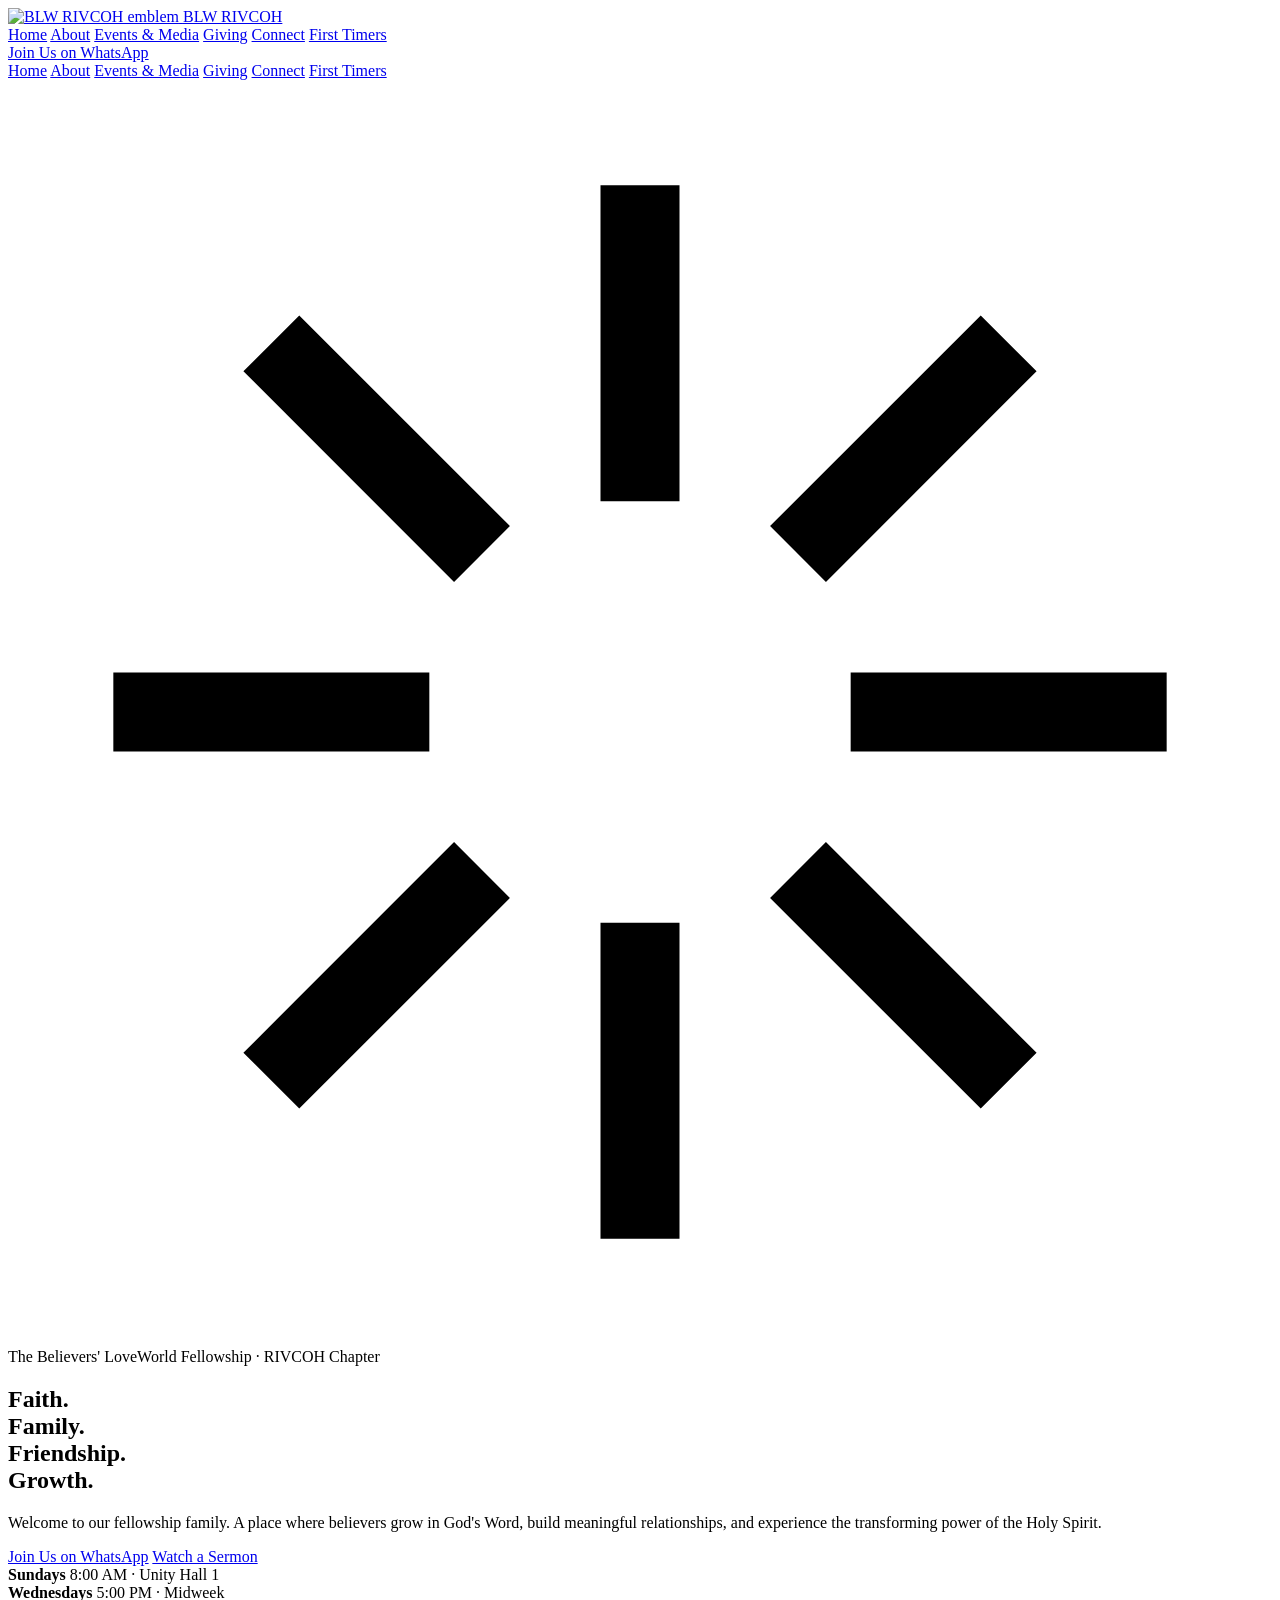
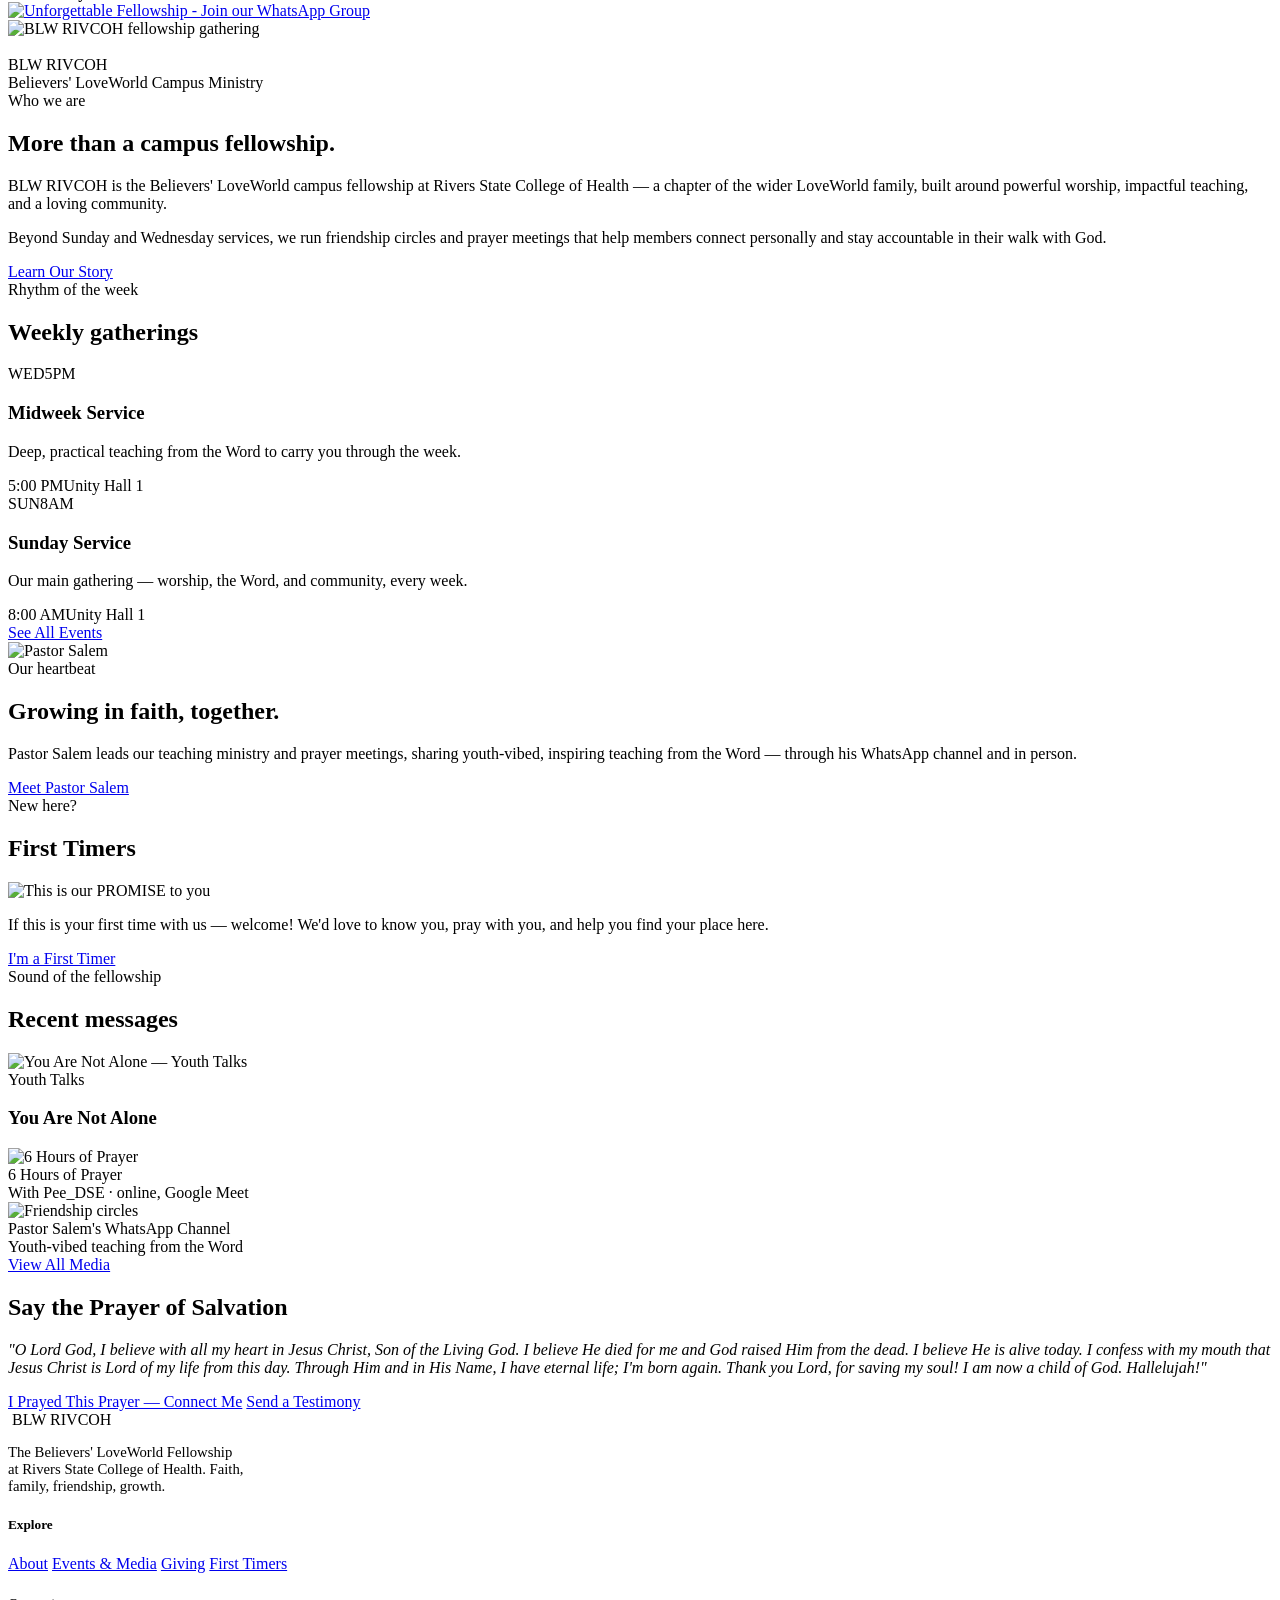
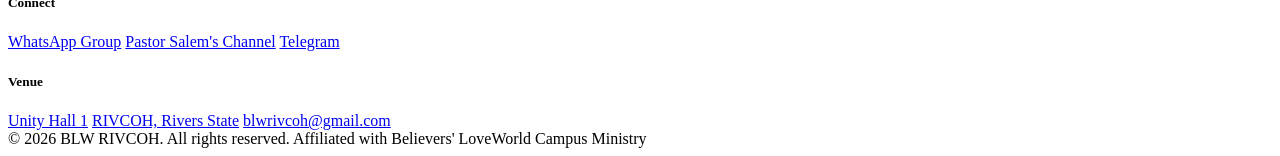
==== index.html @ 14143317 "Add files via upload" ====
<!DOCTYPE html>
<html lang="en">
<head>
<meta charset="UTF-8">
<meta name="viewport" content="width=device-width, initial-scale=1.0">
<title>Home — BLW RIVCOH</title>
<meta name="description" content="BLW RIVCOH — The Believers' LoveWorld Fellowship, RIVCOH Chapter">
<link rel="stylesheet" href="assets/style.css">
</head>
<body>
<header class="site">
  <div class="wrap">
    <a href="index.html" class="logo">
      <span class="seal" style="width:38px;height:38px;border-color:var(--gold-soft);"><img src="assets/images/logo.png" alt="BLW RIVCOH emblem"></span>
      <span class="logo-text">BLW RIVCOH</span>
    </a>
    <nav class="links">
      <a href="index.html" class="active">Home</a>
      <a href="about.html">About</a>
      <a href="events.html">Events & Media</a>
      <a href="giving.html">Giving</a>
      <a href="connect.html">Connect</a>
      <a href="first-timers.html">First Timers</a>
    </nav>
    <a href="https://chat.whatsapp.com/Gx4Jm9z4L697sbYzjGotoB?s=cl&p=a&ilr=4" target="_blank" rel="noopener" class="cta-pill">Join Us on WhatsApp</a>
    <div class="hamburger" id="hamburgerBtn" onclick="toggleMobileMenu()">
      <span></span><span></span><span></span>
    </div>
  </div>
  <nav class="mobile-menu" id="mobileMenu">
    <a href="index.html" class="active" onclick="closeMobileMenu()">Home</a>
    <a href="about.html" onclick="closeMobileMenu()">About</a>
    <a href="events.html" onclick="closeMobileMenu()">Events & Media</a>
    <a href="giving.html" onclick="closeMobileMenu()">Giving</a>
    <a href="connect.html" onclick="closeMobileMenu()">Connect</a>
    <a href="first-timers.html" onclick="closeMobileMenu()">First Timers</a>
  </nav>
</header>

<section class="hero" id="top">
  <div class="wrap hero-grid">
    <div>
      <div class="eyebrow">
        <svg class="sparkle" viewBox="0 0 24 24" fill="none" stroke="currentColor" stroke-width="1.5"><path d="M12 2v6M12 16v6M2 12h6M16 12h6M5 5l4 4M15 15l4 4M19 5l-4 4M9 15l-4 4"/></svg>
        The Believers' LoveWorld Fellowship · RIVCOH Chapter
      </div>
      <h1>Faith.<br>Family.<br>Friendship.<br>Growth.</h1>
      <p class="lede">Welcome to our fellowship family. A place where believers grow in God's Word, build meaningful relationships, and experience the transforming power of the Holy Spirit.</p>
      <div class="hero-ctas">
        <a href="https://chat.whatsapp.com/Gx4Jm9z4L697sbYzjGotoB?s=cl&p=a&ilr=4" target="_blank" rel="noopener" class="btn btn-primary">Join Us on WhatsApp</a>
        <a href="events.html" class="btn btn-outline">Watch a Sermon</a>
      </div>
      <div class="hero-meta">
        <div><strong>Sundays</strong> 8:00 AM · Unity Hall 1</div>
        <div><strong>Wednesdays</strong> 5:00 PM · Midweek</div>
      </div>
    </div>
    <div style="position:relative;">
      <a href="https://chat.whatsapp.com/Gx4Jm9z4L697sbYzjGotoB?s=cl&p=a&ilr=4" target="_blank" rel="noopener" class="promo-badge" style="top:-18px;right:-18px;">
        <img src="assets/images/fellowship-badge.png" alt="Unforgettable Fellowship - Join our WhatsApp Group">
      </a>
      <div class="hero-visual duo duo-teal">
        <img src="assets/images/crowd.jpg" alt="BLW RIVCOH fellowship gathering">
        <div class="hero-badge">
          <span class="seal" style="width:38px;height:38px;border-color:var(--gold-soft);"><img src="assets/images/logo.png" alt=""></span>
          <div class="txt">
            <div class="t1">BLW RIVCOH</div>
            <div class="t2">Believers' LoveWorld Campus Ministry</div>
          </div>
        </div>
      </div>
    </div>
  </div>
</section>

<section>
  <div class="wrap welcome-grid">
    <div>
      <div class="kicker" style="color:var(--teal);">Who we are</div>
      <h2 class="section-title">More than a campus fellowship.</h2>
    </div>
    <div>
      <p>BLW RIVCOH is the Believers' LoveWorld campus fellowship at Rivers State College of Health — a chapter of the wider LoveWorld family, built around powerful worship, impactful teaching, and a loving community.</p>
      <p>Beyond Sunday and Wednesday services, we run friendship circles and prayer meetings that help members connect personally and stay accountable in their walk with God.</p>
      <a href="about.html" class="btn btn-outline" style="margin-top:14px;">Learn Our Story</a>
    </div>
  </div>
</section>

<section class="gatherings">
  <div class="wrap">
    <div class="kicker" style="color:var(--coral);">Rhythm of the week</div>
    <h2 class="section-title">Weekly gatherings</h2>
    <div class="gather-list">
      <div class="gather-row">
        <span class="seal seal-date" style="border-color:var(--teal);"><span class="d">WED</span><span class="m">5PM</span></span>
        <div class="gather-info"><h3>Midweek Service</h3><p>Deep, practical teaching from the Word to carry you through the week.</p></div>
        <div class="gather-time">5:00 PM<span class="loc">Unity Hall 1</span></div>
      </div>
      <div class="gather-row">
        <span class="seal seal-date" style="border-color:var(--gold-soft);"><span class="d">SUN</span><span class="m">8AM</span></span>
        <div class="gather-info"><h3>Sunday Service</h3><p>Our main gathering — worship, the Word, and community, every week.</p></div>
        <div class="gather-time">8:00 AM<span class="loc">Unity Hall 1</span></div>
      </div>
    </div>
    <a href="events.html" class="btn btn-outline" style="margin-top:32px;">See All Events</a>
  </div>
</section>

<section id="story">
  <div class="wrap story">
    <div class="story-img duo duo-gold">
      <img src="assets/images/pastor-salem.png" alt="Pastor Salem">
    </div>
    <div>
      <div class="kicker" style="color:var(--gold-soft);">Our heartbeat</div>
      <h2>Growing in faith, <span class="accent">together.</span></h2>
      <p>Pastor Salem leads our teaching ministry and prayer meetings, sharing youth-vibed, inspiring teaching from the Word — through his WhatsApp channel and in person.</p>
      <a href="about.html" class="btn btn-primary">Meet Pastor Salem</a>
    </div>
  </div>
</section>

<section style="background:var(--surface);">
  <div class="wrap">
    <div class="kicker" style="color:var(--coral);">New here?</div>
    <h2 class="section-title">First Timers</h2>
    <div class="ft-grid">
      <div class="ft-poster">
        <img src="assets/images/promise-poster.jpg" alt="This is our PROMISE to you">
      </div>
      <div class="ft-text">
        <p>If this is your first time with us — welcome! We'd love to know you, pray with you, and help you find your place here.</p>
        <a href="first-timers.html" class="btn btn-primary">I'm a First Timer</a>
      </div>
    </div>
  </div>
</section>

<section id="media">
  <div class="wrap">
    <div class="kicker" style="color:var(--teal);">Sound of the fellowship</div>
    <h2 class="section-title">Recent messages</h2>
    <div class="media-grid">
      <div class="media-feature">
        <img src="assets/images/youth-talks.jpg" alt="You Are Not Alone — Youth Talks">
        <div class="overlay">
          <div class="tag">Youth Talks</div>
          <h3>You Are Not Alone</h3>
        </div>
      </div>
      <div class="media-side">
        <div class="media-item">
          <img src="assets/images/prayer-flyer.png" alt="6 Hours of Prayer">
          <div><div class="t">6 Hours of Prayer</div><div class="s">With Pee_DSE · online, Google Meet</div></div>
        </div>
        <div class="media-item">
          <img src="assets/images/circle-hands.jpg" alt="Friendship circles">
          <div><div class="t">Pastor Salem's WhatsApp Channel</div><div class="s">Youth-vibed teaching from the Word</div></div>
        </div>
      </div>
    </div>
    <a href="events.html" class="btn btn-outline" style="margin-top:32px;">View All Media</a>
  </div>
</section>

<section>
  <div class="wrap">
    <div class="salvation">
      <h2>Say the Prayer of Salvation</h2>
      <p style="font-style:italic;">"O Lord God, I believe with all my heart in Jesus Christ, Son of the Living God. I believe He died for me and God raised Him from the dead. I believe He is alive today. I confess with my mouth that Jesus Christ is Lord of my life from this day. Through Him and in His Name, I have eternal life; I'm born again. Thank you Lord, for saving my soul! I am now a child of God. Hallelujah!"</p>
      <div class="salvation-btns">
        <a href="https://wa.me/2348143243065" target="_blank" rel="noopener" class="btn btn-primary">I Prayed This Prayer — Connect Me</a>
        <a href="connect.html" class="btn btn-outline" style="border-color:rgba(21,20,15,0.3);">Send a Testimony</a>
      </div>
    </div>
  </div>
</section>

<footer>
  <div class="wrap">
    <div class="footer-grid">
      <div>
        <div class="logo" style="margin-bottom:14px;">
          <span class="seal" style="width:34px;height:34px;border-color:var(--gold-soft);"><img src="assets/images/logo.png" alt=""></span>
          BLW RIVCOH
        </div>
        <p style="color:var(--muted);font-size:0.92rem;max-width:32ch;">The Believers' LoveWorld Fellowship at Rivers State College of Health. Faith, family, friendship, growth.</p>
      </div>
      <div>
        <h5>Explore</h5>
        <a href="about.html">About</a>
        <a href="events.html">Events & Media</a>
        <a href="giving.html">Giving</a>
        <a href="first-timers.html">First Timers</a>
      </div>
      <div>
        <h5>Connect</h5>
        <a href="https://chat.whatsapp.com/Gx4Jm9z4L697sbYzjGotoB?s=cl&p=a&ilr=4" target="_blank" rel="noopener">WhatsApp Group</a>
        <a href="https://whatsapp.com/channel/0029Vb63571CsU9Z5BHlNw1o" target="_blank" rel="noopener">Pastor Salem's Channel</a>
        <a href="https://t.me/+ljgxhKCfVv1hMzQ8" target="_blank" rel="noopener">Telegram</a>
      </div>
      <div>
        <h5>Venue</h5>
        <a href="connect.html">Unity Hall 1</a>
        <a href="connect.html">RIVCOH, Rivers State</a>
        <a href="mailto:blwrivcoh@gmail.com">blwrivcoh@gmail.com</a>
      </div>
    </div>
    <div class="foot-bottom">
      <span>© 2026 BLW RIVCOH. All rights reserved.</span>
      <span>Affiliated with Believers' LoveWorld Campus Ministry</span>
    </div>
  </div>
</footer>
<script src="assets/script.js"></script>
</body>
</html>
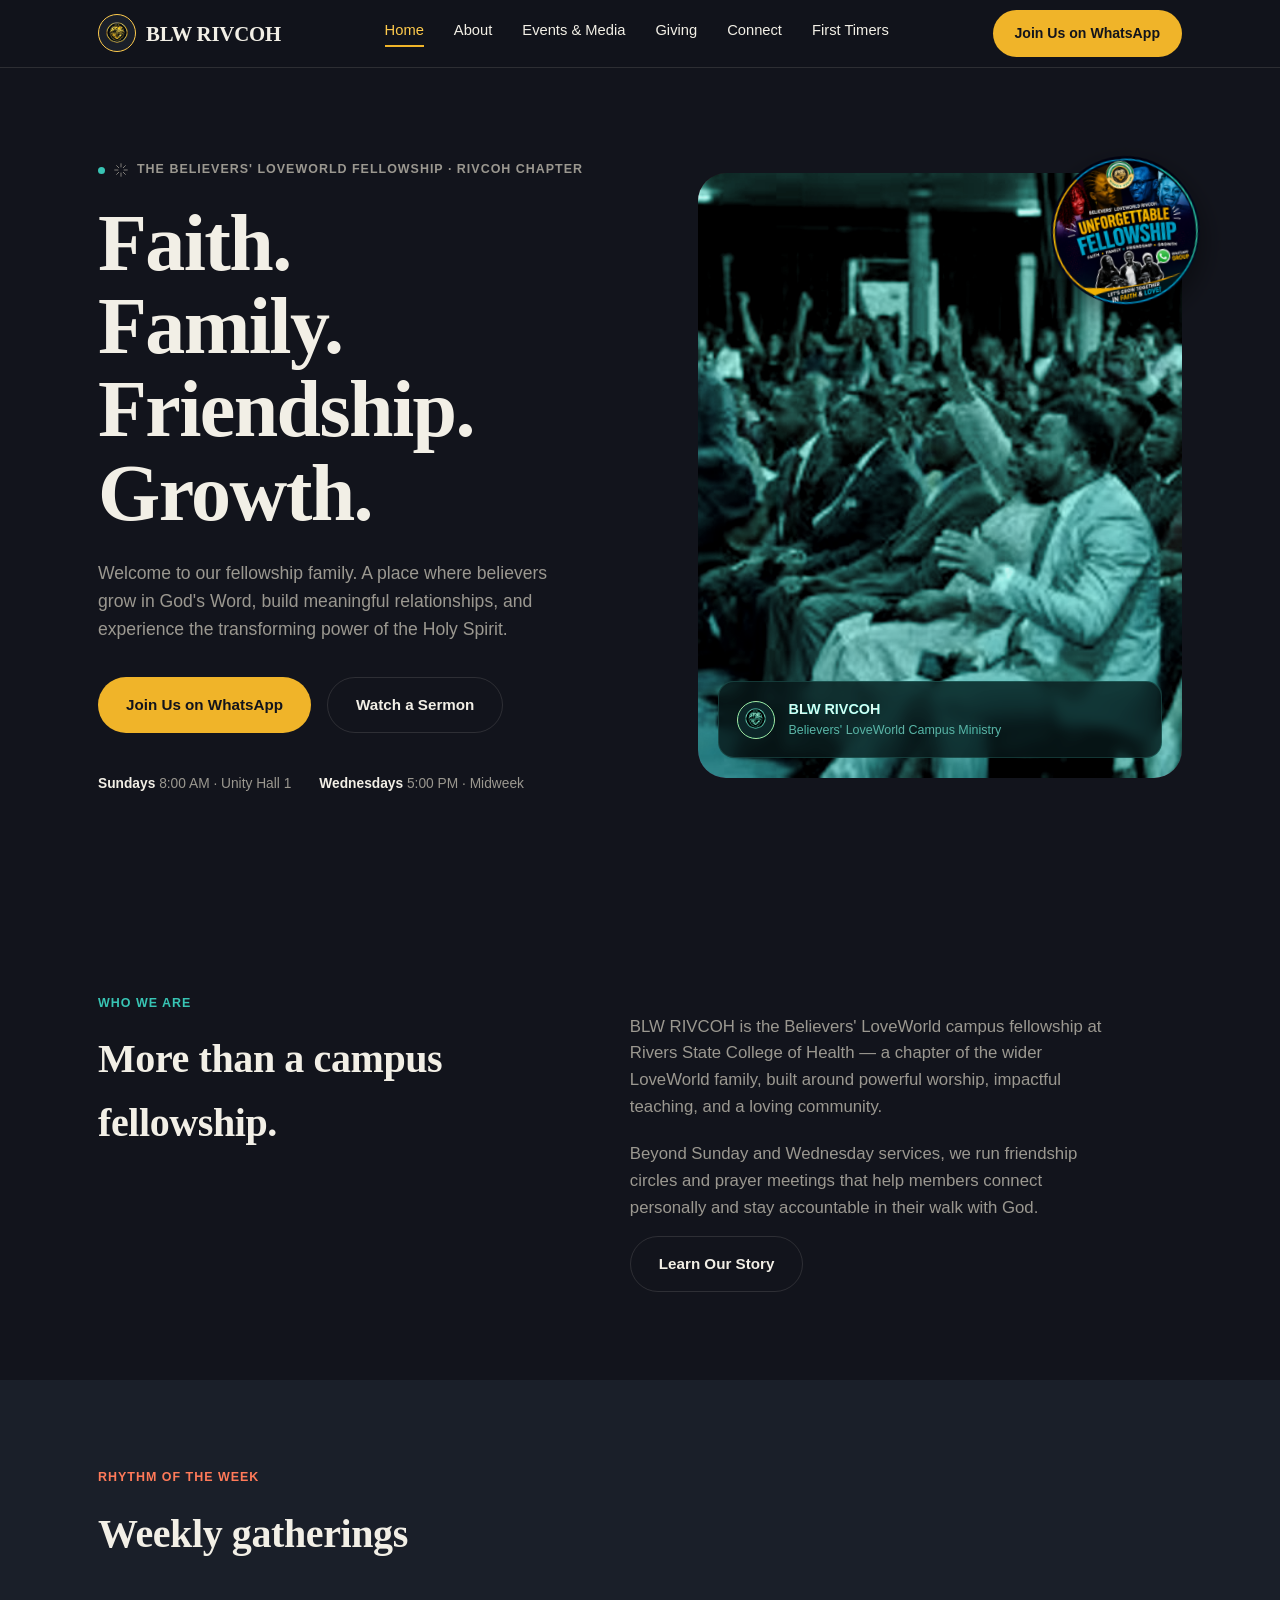
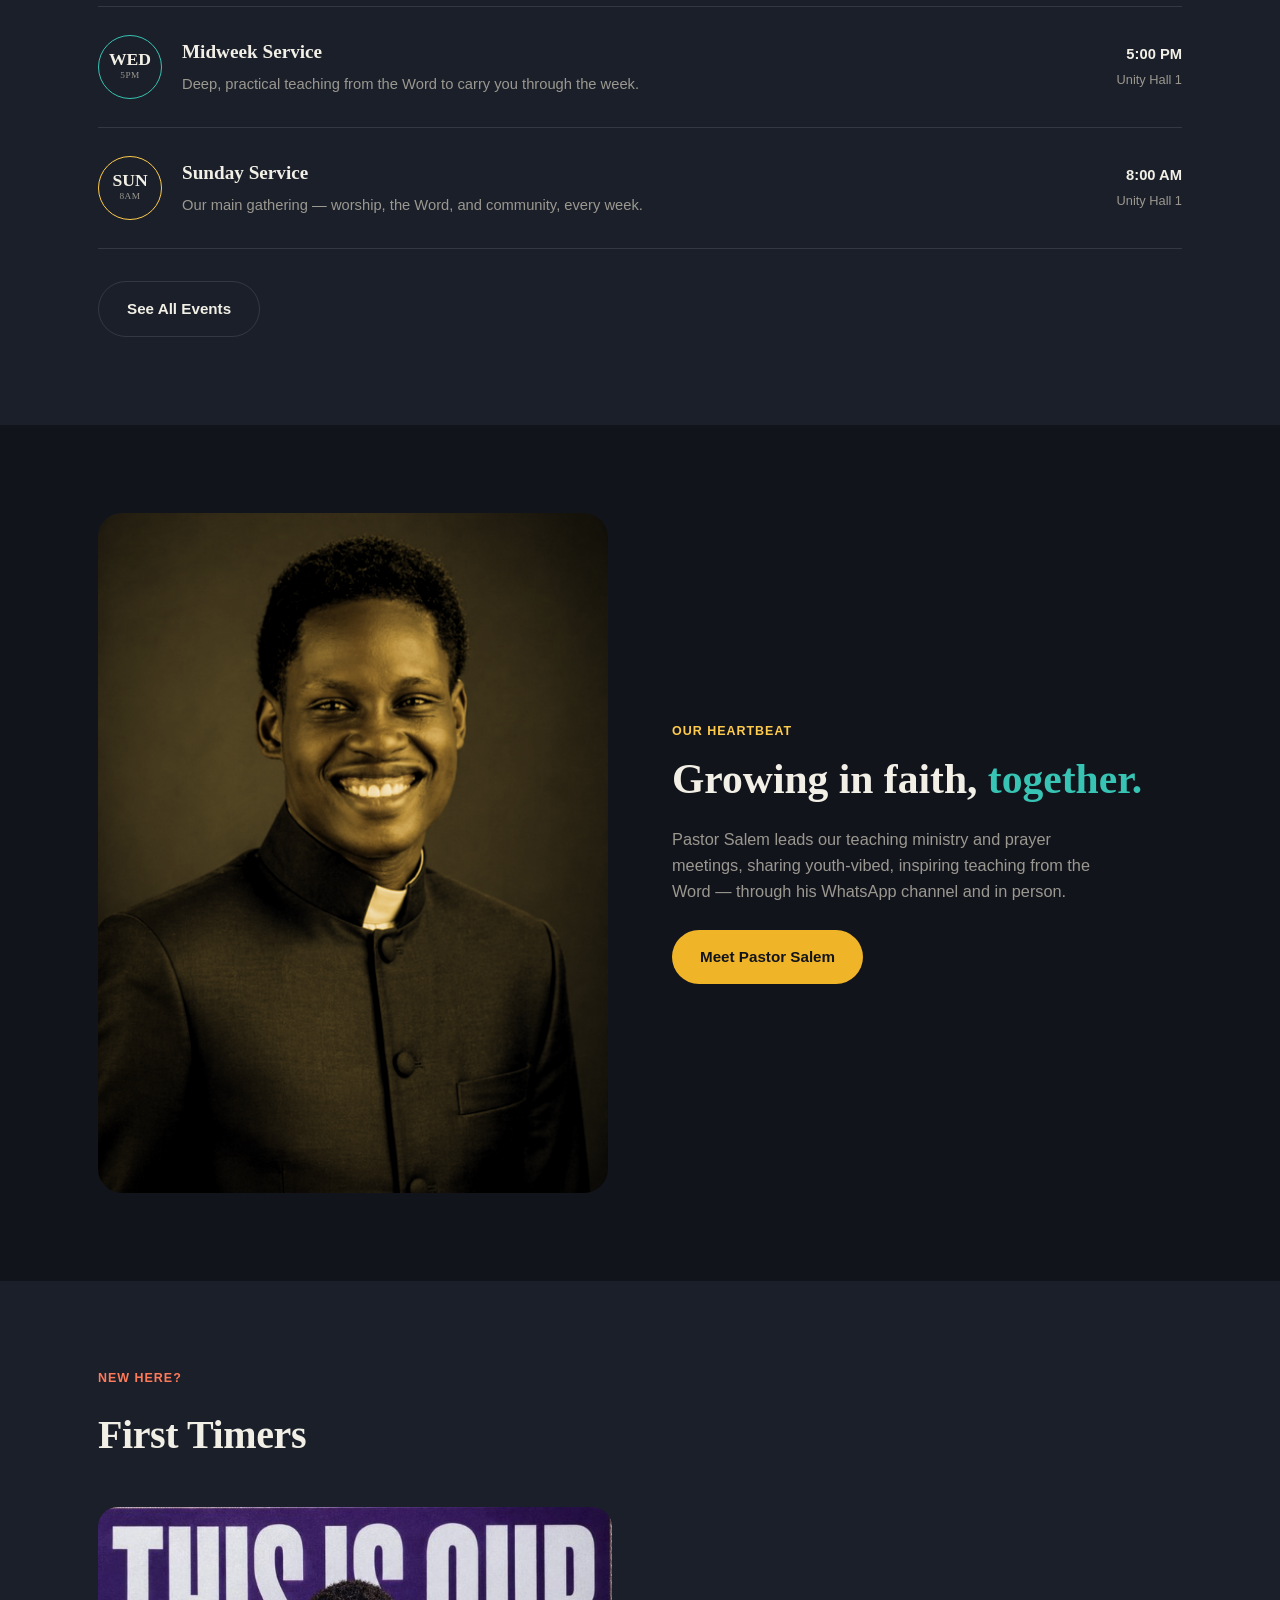
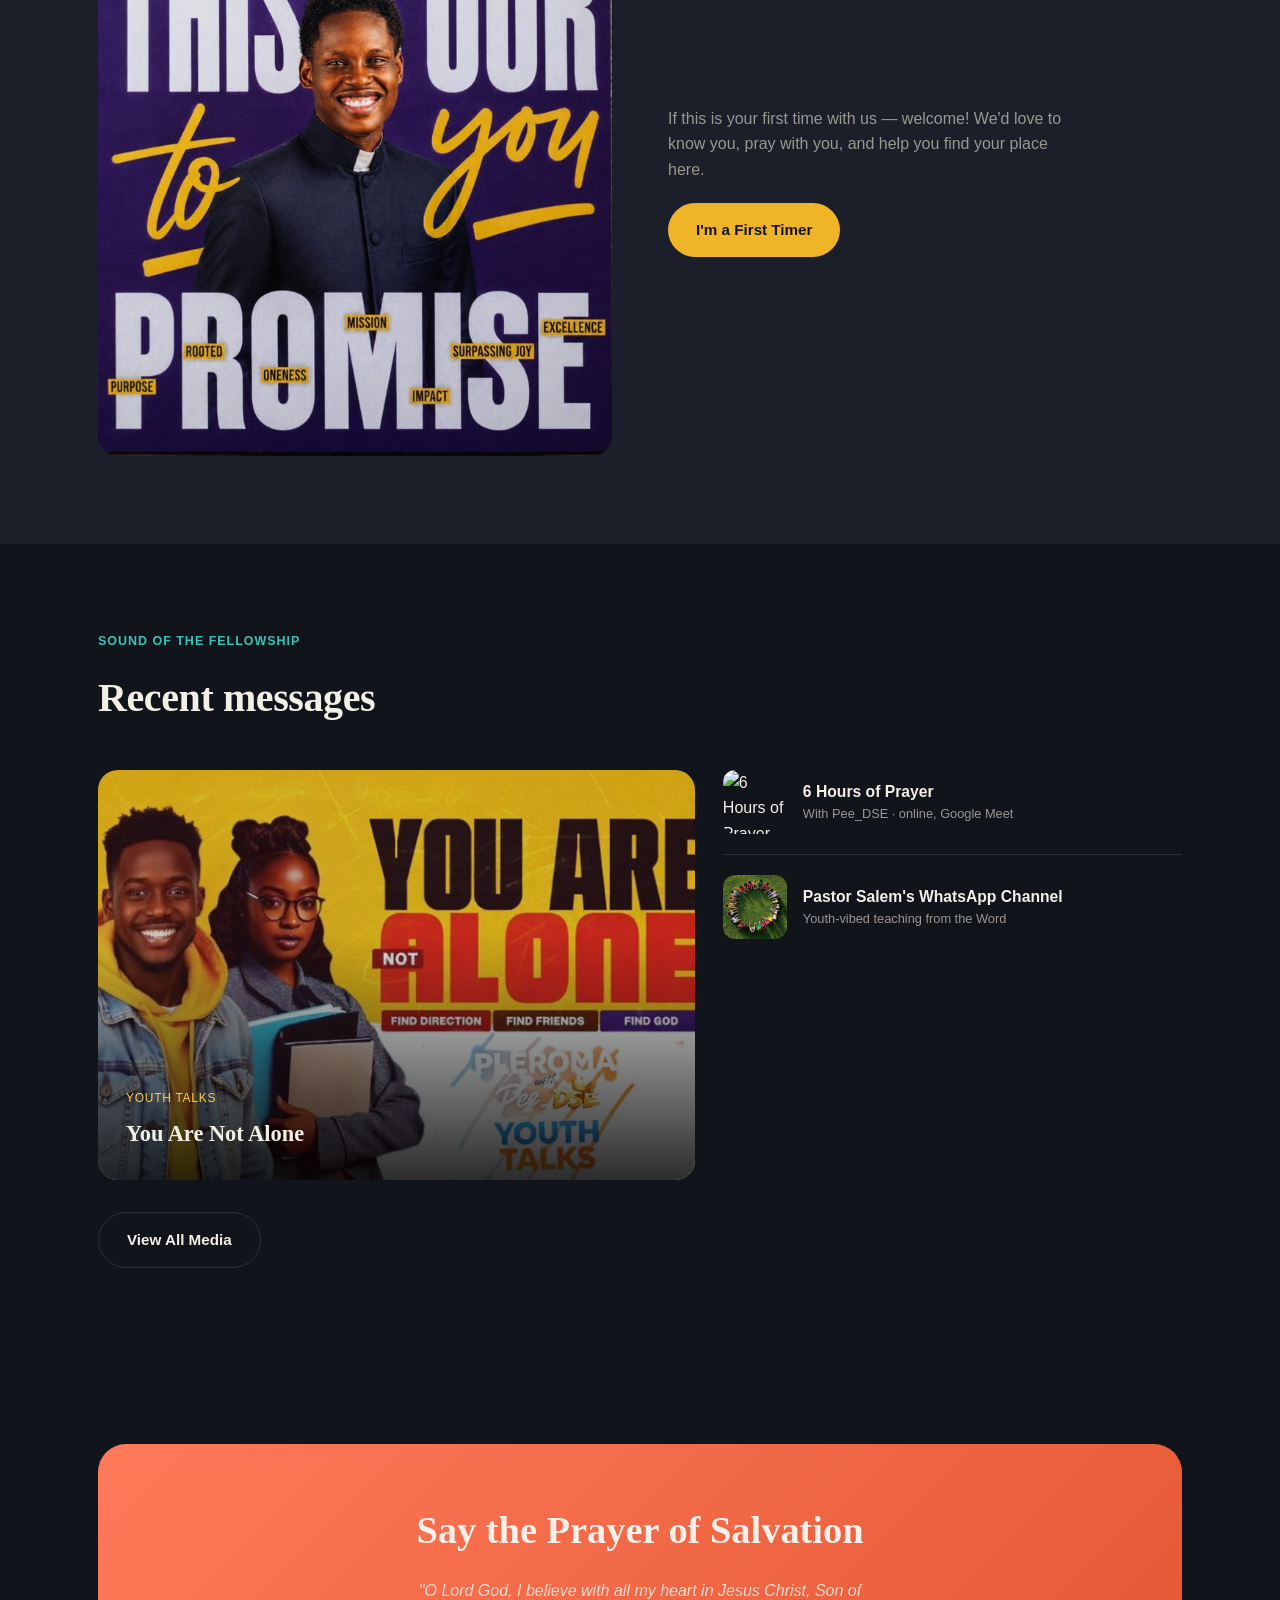
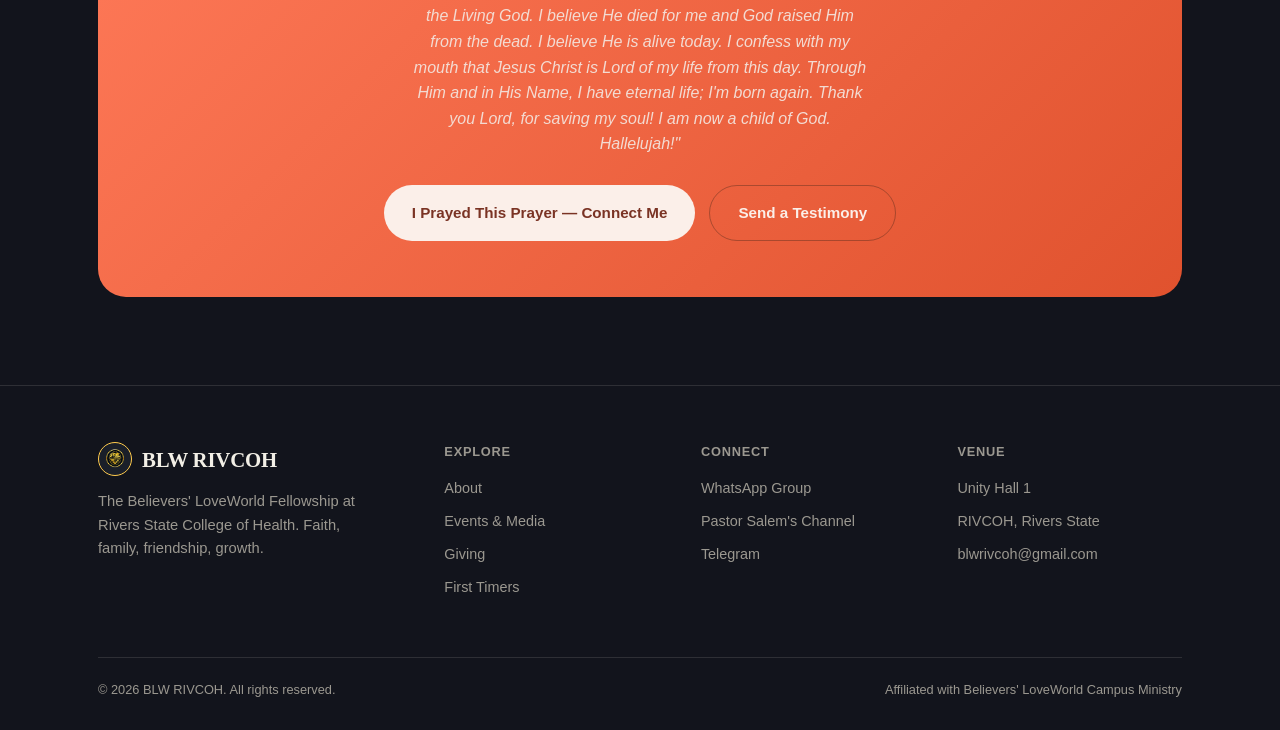
==== commit c6239083: "Add files via upload" ====
--- a/index.html
+++ b/index.html
@@ -5,13 +5,13 @@
 <meta name="viewport" content="width=device-width, initial-scale=1.0">
 <title>Home — BLW RIVCOH</title>
 <meta name="description" content="BLW RIVCOH — The Believers' LoveWorld Fellowship, RIVCOH Chapter">
-<link rel="stylesheet" href="assets/style.css">
+<link rel="stylesheet" href="style.css">
 </head>
 <body>
 <header class="site">
   <div class="wrap">
     <a href="index.html" class="logo">
-      <span class="seal" style="width:38px;height:38px;border-color:var(--gold-soft);"><img src="assets/images/logo.png" alt="BLW RIVCOH emblem"></span>
+      <span class="seal" style="width:38px;height:38px;border-color:var(--gold-soft);"><img src="logo.png" alt="BLW RIVCOH emblem"></span>
       <span class="logo-text">BLW RIVCOH</span>
     </a>
     <nav class="links">
@@ -57,12 +57,12 @@
     </div>
     <div style="position:relative;">
       <a href="https://chat.whatsapp.com/Gx4Jm9z4L697sbYzjGotoB?s=cl&p=a&ilr=4" target="_blank" rel="noopener" class="promo-badge" style="top:-18px;right:-18px;">
-        <img src="assets/images/fellowship-badge.png" alt="Unforgettable Fellowship - Join our WhatsApp Group">
+        <img src="fellowship-badge.png" alt="Unforgettable Fellowship - Join our WhatsApp Group">
       </a>
       <div class="hero-visual duo duo-teal">
-        <img src="assets/images/crowd.jpg" alt="BLW RIVCOH fellowship gathering">
+        <img src="crowd.jpg" alt="BLW RIVCOH fellowship gathering">
         <div class="hero-badge">
-          <span class="seal" style="width:38px;height:38px;border-color:var(--gold-soft);"><img src="assets/images/logo.png" alt=""></span>
+          <span class="seal" style="width:38px;height:38px;border-color:var(--gold-soft);"><img src="logo.png" alt=""></span>
           <div class="txt">
             <div class="t1">BLW RIVCOH</div>
             <div class="t2">Believers' LoveWorld Campus Ministry</div>
@@ -110,7 +110,7 @@
 <section id="story">
   <div class="wrap story">
     <div class="story-img duo duo-gold">
-      <img src="assets/images/pastor-salem.png" alt="Pastor Salem">
+      <img src="pastor-salem.png" alt="Pastor Salem">
     </div>
     <div>
       <div class="kicker" style="color:var(--gold-soft);">Our heartbeat</div>
@@ -127,7 +127,7 @@
     <h2 class="section-title">First Timers</h2>
     <div class="ft-grid">
       <div class="ft-poster">
-        <img src="assets/images/promise-poster.jpg" alt="This is our PROMISE to you">
+        <img src="promise-poster.jpg" alt="This is our PROMISE to you">
       </div>
       <div class="ft-text">
         <p>If this is your first time with us — welcome! We'd love to know you, pray with you, and help you find your place here.</p>
@@ -143,7 +143,7 @@
     <h2 class="section-title">Recent messages</h2>
     <div class="media-grid">
       <div class="media-feature">
-        <img src="assets/images/youth-talks.jpg" alt="You Are Not Alone — Youth Talks">
+        <img src="youth-talks.jpg" alt="You Are Not Alone — Youth Talks">
         <div class="overlay">
           <div class="tag">Youth Talks</div>
           <h3>You Are Not Alone</h3>
@@ -151,11 +151,11 @@
       </div>
       <div class="media-side">
         <div class="media-item">
-          <img src="assets/images/prayer-flyer.png" alt="6 Hours of Prayer">
+          <img src="prayer-flyer.png" alt="6 Hours of Prayer">
           <div><div class="t">6 Hours of Prayer</div><div class="s">With Pee_DSE · online, Google Meet</div></div>
         </div>
         <div class="media-item">
-          <img src="assets/images/circle-hands.jpg" alt="Friendship circles">
+          <img src="circle-hands.jpg" alt="Friendship circles">
           <div><div class="t">Pastor Salem's WhatsApp Channel</div><div class="s">Youth-vibed teaching from the Word</div></div>
         </div>
       </div>
@@ -182,7 +182,7 @@
     <div class="footer-grid">
       <div>
         <div class="logo" style="margin-bottom:14px;">
-          <span class="seal" style="width:34px;height:34px;border-color:var(--gold-soft);"><img src="assets/images/logo.png" alt=""></span>
+          <span class="seal" style="width:34px;height:34px;border-color:var(--gold-soft);"><img src="logo.png" alt=""></span>
           BLW RIVCOH
         </div>
         <p style="color:var(--muted);font-size:0.92rem;max-width:32ch;">The Believers' LoveWorld Fellowship at Rivers State College of Health. Faith, family, friendship, growth.</p>
@@ -213,6 +213,6 @@
     </div>
   </div>
 </footer>
-<script src="assets/script.js"></script>
+<script src="script.js"></script>
 </body>
 </html>
--- a/style.css
+++ b/style.css
@@ -0,0 +1,258 @@
+@import url('https://fonts.googleapis.com/css2?family=Fraunces:opsz,wght@9..144,500;9..144,600;9..144,700&family=Manrope:wght@400;500;600;700;800&display=swap');
+
+:root{
+  --bg:#12141C;
+  --surface:#1A1F29;
+  --surface-2:#222834;
+  --text:#F2EFE6;
+  --muted:#9B9890;
+  --gold:#F0B429;
+  --gold-soft:#FFCB4D;
+  --teal:#38C4B4;
+  --coral:#FF7A59;
+  --line:rgba(242,239,230,0.12);
+}
+*{box-sizing:border-box;margin:0;padding:0;}
+html{scroll-behavior:smooth;}
+html,body{overflow-x:hidden;max-width:100%;}
+body{
+  font-family:'Manrope',sans-serif;
+  background:var(--bg);
+  color:var(--text);
+  line-height:1.6;
+}
+h1,h2,h3,.serif{font-family:'Fraunces',serif;}
+a{color:inherit;text-decoration:none;}
+img{max-width:100%;display:block;}
+.wrap{max-width:1180px;margin:0 auto;padding:0 24px;}
+@media(min-width:900px){.wrap{padding:0 48px;}}
+
+/* DUOTONE */
+.duo{position:relative;overflow:hidden;}
+.duo img{filter:grayscale(0.75) contrast(1.08) brightness(0.9);}
+.duo::after{content:"";position:absolute;inset:0;mix-blend-mode:color;opacity:0.55;pointer-events:none;}
+.duo-gold::after{background:var(--gold);}
+.duo-teal::after{background:var(--teal);}
+.duo-coral::after{background:var(--coral);}
+
+.sparkle{display:inline-block;width:16px;height:16px;vertical-align:middle;opacity:0.8;}
+
+/* NAV */
+header.site{
+  position:sticky;top:0;z-index:50;
+  background:rgba(18,20,28,0.92);
+  backdrop-filter:blur(8px);
+  border-bottom:1px solid var(--line);
+}
+header.site .wrap{display:flex;align-items:center;justify-content:space-between;height:auto;min-height:64px;padding-top:10px;padding-bottom:10px;gap:10px;flex-wrap:nowrap;}
+.logo{font-family:'Fraunces',serif;font-size:1.3rem;font-weight:600;letter-spacing:-0.01em;color:var(--text);display:flex;align-items:center;gap:10px;}
+.logo-text{white-space:nowrap;}
+nav.links{display:none;gap:30px;font-size:0.92rem;font-weight:500;}
+nav.links a{position:relative;padding-bottom:4px;color:var(--text);}
+nav.links a.active{color:var(--gold-soft);}
+nav.links a::after{content:"";position:absolute;left:0;bottom:0;width:0;height:2px;background:var(--gold);transition:width .2s ease;}
+nav.links a:hover::after,nav.links a.active::after{width:100%;}
+@media(min-width:960px){nav.links{display:flex;}}
+.cta-pill{
+  background:var(--gold);color:var(--bg);
+  padding:12px 22px;border-radius:100px;font-size:0.88rem;font-weight:700;
+  white-space:nowrap;transition:transform .22s cubic-bezier(.34,1.56,.64,1), box-shadow .25s ease;
+}
+.cta-pill:hover,.cta-pill.touch-active{transform:translateY(-2px) scale(1.04);box-shadow:0 10px 22px rgba(240,180,41,0.4);}
+@media(max-width:520px){
+  .logo{font-size:0.95rem;gap:6px;}
+  .logo .seal{width:30px !important;height:30px !important;}
+  .cta-pill{padding:8px 12px;font-size:0.7rem;}
+  .hamburger{padding:6px;}
+}
+@media(max-width:400px){ .logo-text{display:none;} }
+
+.hamburger{display:flex;flex-direction:column;gap:5px;cursor:pointer;padding:8px;}
+.hamburger span{width:22px;height:2px;background:var(--text);transition:transform .2s ease, opacity .2s ease;}
+@media(min-width:960px){.hamburger{display:none;}}
+.hamburger.open span:nth-child(1){transform:translateY(7px) rotate(45deg);}
+.hamburger.open span:nth-child(2){opacity:0;}
+.hamburger.open span:nth-child(3){transform:translateY(-7px) rotate(-45deg);}
+
+.mobile-menu{display:none;flex-direction:column;background:var(--surface);border-bottom:1px solid var(--line);overflow:hidden;max-height:0;transition:max-height .3s ease;}
+.mobile-menu.open{display:flex;max-height:500px;}
+.mobile-menu a{padding:16px 24px;border-bottom:1px solid var(--line);font-weight:600;color:var(--text);}
+.mobile-menu a.active{color:var(--gold-soft);}
+.mobile-menu a:last-child{border-bottom:none;}
+@media(min-width:960px){.mobile-menu{display:none !important;}}
+
+/* PAGE HERO (used on interior pages) */
+.page-hero{padding:56px 0 48px;}
+@media(min-width:960px){.page-hero{padding:80px 0 60px;}}
+.eyebrow{display:inline-flex;align-items:center;gap:8px;font-size:0.78rem;font-weight:700;letter-spacing:0.08em;text-transform:uppercase;color:var(--muted);margin-bottom:22px;}
+.eyebrow::before{content:"";width:7px;height:7px;border-radius:50%;background:var(--teal);}
+.page-hero h1{font-size:2.4rem;font-weight:600;line-height:1.08;letter-spacing:-0.02em;margin-bottom:20px;}
+@media(min-width:760px){.page-hero h1{font-size:3.4rem;}}
+.page-hero p.lede{font-size:1.05rem;color:var(--muted);max-width:56ch;}
+
+/* HOME HERO */
+.hero{padding:56px 0 72px;}
+@media(min-width:960px){.hero{padding:88px 0 110px;}}
+.hero-grid{display:grid;grid-template-columns:1fr;gap:44px;align-items:center;}
+@media(min-width:960px){.hero-grid{grid-template-columns:1.05fr 0.95fr;gap:64px;}}
+.hero h1{font-size:2.7rem;font-weight:600;line-height:1.04;letter-spacing:-0.02em;margin-bottom:24px;}
+@media(min-width:640px){.hero h1{font-size:4rem;}}
+@media(min-width:1100px){.hero h1{font-size:5rem;}}
+.hero p.lede{font-size:1.1rem;color:var(--muted);max-width:46ch;margin-bottom:34px;}
+.hero-ctas{display:flex;flex-wrap:wrap;gap:16px;margin-bottom:40px;}
+.btn{display:inline-flex;align-items:center;gap:8px;padding:15px 28px;border-radius:100px;font-weight:600;font-size:0.95rem;transition:transform .22s cubic-bezier(.34,1.56,.64,1), box-shadow .25s ease, background-color .2s ease, color .2s ease;}
+.btn:hover,.btn.touch-active{transform:translateY(-3px) scale(1.03);}
+.btn:active{transform:translateY(-1px) scale(0.99);}
+.btn-primary{background:var(--gold);color:var(--bg);}
+.btn-primary:hover,.btn-primary.touch-active{background:var(--gold-soft);box-shadow:0 12px 28px rgba(217,169,78,0.4);}
+.btn-outline{border:1.5px solid var(--line);color:var(--text);}
+.btn-outline:hover{border-color:var(--teal);color:var(--teal);box-shadow:0 10px 24px rgba(56,196,180,0.2);}
+.hero-meta{display:flex;gap:28px;flex-wrap:wrap;font-size:0.86rem;color:var(--muted);}
+.hero-meta strong{color:var(--text);font-weight:700;}
+
+.hero-visual{position:relative;border-radius:28px;overflow:hidden;aspect-ratio:4/5;transition:transform .4s ease;}
+.hero-visual:hover img{transform:scale(1.045);}
+.hero-visual img{width:100%;height:100%;object-fit:cover;transition:transform .5s ease;}
+.hero-badge{position:absolute;bottom:20px;left:20px;right:20px;background:rgba(18,20,28,0.82);backdrop-filter:blur(6px);border:1px solid var(--line);border-radius:16px;padding:16px 18px;display:flex;align-items:center;gap:14px;}
+.hero-badge .txt .t1{font-weight:700;font-size:0.9rem;color:var(--text);}
+.hero-badge .txt .t2{font-size:0.78rem;color:var(--muted);}
+
+.promo-badge{position:absolute;width:120px;height:120px;border-radius:50%;box-shadow:0 12px 30px rgba(0,0,0,0.45);transform:rotate(-8deg);transition:transform .3s ease;z-index:5;}
+.promo-badge:hover{transform:rotate(0deg) scale(1.06);}
+.promo-badge img{width:100%;height:100%;border-radius:50%;object-fit:cover;}
+@media(min-width:640px){.promo-badge{width:150px;height:150px;}}
+
+/* SECTIONS */
+section{padding:64px 0;}
+@media(min-width:960px){section{padding:88px 0;}}
+.kicker{font-size:0.78rem;font-weight:700;letter-spacing:0.08em;text-transform:uppercase;color:var(--gold-soft);margin-bottom:14px;}
+.section-title{font-size:1.9rem;font-weight:600;letter-spacing:-0.01em;max-width:22ch;color:var(--text);}
+@media(min-width:900px){.section-title{font-size:2.5rem;}}
+
+.welcome-grid{display:grid;grid-template-columns:1fr;gap:40px;}
+@media(min-width:900px){.welcome-grid{grid-template-columns:0.9fr 1.1fr;gap:80px;align-items:start;}}
+.welcome-grid p{color:var(--muted);font-size:1.05rem;margin-top:20px;max-width:52ch;}
+.welcome-stat{margin-top:36px;display:inline-block;}
+.welcome-stat .num{font-family:'Fraunces',serif;font-size:1.5rem;font-weight:600;color:var(--text);}
+.welcome-stat .label{font-size:0.85rem;color:var(--muted);}
+
+.gatherings{background:var(--surface);}
+.gather-list{margin-top:40px;border-top:1px solid var(--line);}
+.gather-row{display:grid;grid-template-columns:64px 1fr auto;gap:20px;align-items:center;padding:28px 0;border-bottom:1px solid var(--line);transition:background-color .2s ease, padding-left .2s ease;}
+.gather-row:hover,.gather-row.touch-active{background:rgba(217,169,78,0.08);padding-left:14px;margin-left:-14px;padding-right:14px;margin-right:-14px;border-radius:10px;}
+.gather-info h3{font-size:1.2rem;font-weight:600;margin-bottom:6px;color:var(--text);}
+.gather-info p{color:var(--muted);font-size:0.92rem;}
+.gather-time{font-size:0.92rem;font-weight:700;text-align:right;color:var(--text);}
+.gather-time .loc{display:block;font-weight:400;color:var(--muted);font-size:0.8rem;margin-top:3px;}
+
+.story{display:grid;grid-template-columns:1fr;gap:40px;align-items:center;}
+@media(min-width:960px){.story{grid-template-columns:1fr 1fr;gap:64px;}}
+.story-img{border-radius:24px;overflow:hidden;aspect-ratio:3/4;transition:box-shadow .3s ease;}
+.story-img:hover{box-shadow:0 20px 40px rgba(0,0,0,0.5);}
+.story-img img{width:100%;height:100%;object-fit:cover;transition:transform .5s ease;}
+.story-img:hover img{transform:scale(1.05);}
+.story h2{font-size:2rem;line-height:1.15;margin-bottom:22px;color:var(--text);}
+@media(min-width:760px){.story h2{font-size:2.6rem;}}
+.story h2 .accent{color:var(--teal);}
+.story p{color:var(--muted);font-size:1.02rem;margin-bottom:26px;max-width:48ch;}
+
+.media-grid{display:grid;grid-template-columns:1fr;gap:28px;margin-top:40px;}
+@media(min-width:760px){.media-grid{grid-template-columns:1.3fr 1fr;}}
+.media-feature{border-radius:20px;overflow:hidden;background:var(--surface-2);color:var(--text);position:relative;aspect-ratio:16/11;transition:box-shadow .25s ease;}
+.media-feature:hover{box-shadow:0 16px 36px rgba(0,0,0,0.4);}
+.media-feature img{width:100%;height:100%;object-fit:cover;opacity:0.85;transition:transform .5s ease;}
+.media-feature:hover img{transform:scale(1.06);}
+.media-feature .overlay{position:absolute;inset:0;padding:28px;display:flex;flex-direction:column;justify-content:flex-end;background:linear-gradient(0deg,rgba(0,0,0,0.8),transparent 60%);}
+.media-feature .tag{font-size:0.75rem;text-transform:uppercase;letter-spacing:0.06em;color:var(--gold-soft);margin-bottom:8px;}
+.media-feature h3{font-size:1.4rem;font-weight:600;}
+.media-side{display:flex;flex-direction:column;gap:20px;}
+.media-item{display:flex;gap:16px;align-items:center;padding-bottom:20px;border-bottom:1px solid var(--line);transition:transform .2s ease;}
+.media-item:hover,.media-item.touch-active{transform:translateX(4px);}
+.media-item:last-child{border-bottom:none;}
+.media-item img{width:64px;height:64px;border-radius:12px;object-fit:cover;flex-shrink:0;transition:transform .4s ease;}
+.media-item:hover img{transform:scale(1.08);}
+.media-item .t{font-weight:600;font-size:0.98rem;color:var(--text);}
+.media-item .s{font-size:0.8rem;color:var(--muted);}
+
+.giving{background:var(--surface-2);border-radius:28px;border:1px solid var(--line);}
+.giving-inner{padding:48px 28px;}
+@media(min-width:900px){.giving-inner{padding:64px 56px;display:grid;grid-template-columns:1fr 1fr;gap:56px;align-items:center;}}
+.giving h2{font-size:1.9rem;line-height:1.15;margin-bottom:18px;color:var(--text);}
+@media(min-width:760px){.giving h2{font-size:2.4rem;}}
+.giving p{color:var(--muted);margin-bottom:26px;max-width:44ch;}
+.giving-box{background:rgba(242,239,230,0.04);border:1px solid var(--line);border-radius:16px;padding:22px;}
+.giving-box .row{display:flex;justify-content:space-between;padding:10px 0;border-bottom:1px dashed var(--line);font-size:0.92rem;}
+.giving-box .row:last-child{border-bottom:none;}
+.giving-box .k{color:var(--muted);}
+.giving-box .v{font-weight:700;color:var(--text);}
+
+.salvation{background:linear-gradient(135deg,var(--coral),#E0522E);border-radius:28px;text-align:center;padding:56px 28px;}
+.salvation h2{font-size:1.9rem;margin-bottom:16px;color:#FBEFE9;}
+@media(min-width:760px){.salvation h2{font-size:2.4rem;}}
+.salvation p{max-width:52ch;margin:0 auto 28px;color:#F3DBD2;}
+.salvation-btns{display:flex;flex-wrap:wrap;gap:14px;justify-content:center;}
+.salvation .btn-primary{background:#FBEFE9;color:#7A3324;}
+.salvation .btn-outline{border-color:rgba(251,239,233,0.4);color:#FBEFE9;}
+
+.loc-grid{display:grid;grid-template-columns:1fr;gap:32px;margin-top:40px;}
+@media(min-width:900px){.loc-grid{grid-template-columns:1fr 1fr;}}
+.loc-card{background:var(--surface);border:1px solid var(--line);border-radius:20px;padding:26px;transition:box-shadow .2s ease, transform .2s ease, border-color .2s ease;}
+.loc-card:hover,.loc-card.touch-active{border-color:var(--teal);transform:translateY(-3px);}
+.loc-card h4{font-size:1.02rem;margin-bottom:6px;color:var(--text);}
+.loc-card p{color:var(--muted);font-size:0.92rem;}
+.map-box{background:var(--surface);border-radius:20px;min-height:260px;display:flex;align-items:center;justify-content:center;color:var(--muted);font-size:0.9rem;border:1px dashed var(--line);}
+
+.seal{border-radius:50%;display:flex;align-items:center;justify-content:center;text-align:center;border:1.5px solid var(--line);background:var(--surface);flex-shrink:0;}
+.seal img{width:70%;height:70%;object-fit:contain;border-radius:50%;}
+.seal-emblem{width:90px;height:90px;transition:transform .3s ease;}
+.seal-emblem:hover{transform:rotate(8deg) scale(1.05);}
+.seal-date{width:64px;height:64px;flex-direction:column;font-family:'Fraunces',serif;border-color:var(--gold-soft);}
+.seal-date .d{font-size:1.1rem;font-weight:700;line-height:1;color:var(--text);}
+.seal-date .m{font-size:0.58rem;text-transform:uppercase;letter-spacing:0.05em;color:var(--muted);}
+
+/* FIRST TIMERS */
+.ft-grid{display:grid;grid-template-columns:1fr;gap:36px;margin-top:40px;align-items:center;}
+@media(min-width:900px){.ft-grid{grid-template-columns:1fr 1fr;gap:56px;}}
+.ft-poster{border-radius:20px;overflow:hidden;}
+.ft-acrostic{border-radius:16px;overflow:hidden;margin-bottom:24px;}
+.ft-text p{color:var(--muted);margin-bottom:20px;max-width:46ch;}
+
+/* MODALS */
+.modal-overlay{position:fixed;inset:0;background:rgba(10,11,15,0.7);display:none;align-items:center;justify-content:center;z-index:200;padding:20px;}
+.modal-overlay.open{display:flex;}
+.modal-box{background:var(--surface-2);border:1px solid var(--line);border-radius:20px;padding:32px;max-width:400px;width:100%;text-align:center;animation:modalIn .25s ease;max-height:88vh;overflow-y:auto;}
+.modal-box.wide{max-width:520px;text-align:left;}
+@keyframes modalIn{from{opacity:0;transform:translateY(12px) scale(0.97);}to{opacity:1;transform:none;}}
+.modal-box .seal{width:56px;height:56px;margin:0 auto 18px;border-color:var(--teal);}
+.modal-box h3{font-size:1.25rem;margin-bottom:12px;color:var(--text);}
+.modal-box p{color:var(--muted);font-size:0.95rem;margin-bottom:22px;}
+.modal-box .num{color:var(--gold-soft);font-weight:700;}
+.modal-btns{display:flex;flex-direction:column;gap:12px;}
+.modal-close{margin-top:6px;font-size:0.85rem;color:var(--muted);cursor:pointer;background:none;border:none;}
+.modal-close:hover{color:var(--text);}
+.ft-form label{display:block;font-size:0.8rem;color:var(--muted);margin:14px 0 5px;}
+.ft-form input,.ft-form select,.ft-form textarea{width:100%;background:rgba(242,239,230,0.04);border:1px solid var(--line);color:var(--text);padding:10px 12px;border-radius:8px;font-family:'Manrope',sans-serif;font-size:0.92rem;}
+.ft-form .row2{display:grid;grid-template-columns:1fr 1fr;gap:14px;}
+.ft-form fieldset{border:none;padding:0;margin:14px 0 0;}
+.ft-form .radio-row{display:flex;gap:18px;margin-top:6px;font-size:0.88rem;color:var(--text);}
+.ft-form .radio-row label{display:flex;align-items:center;gap:6px;margin:0;color:var(--text);}
+
+/* FOOTER */
+footer{padding:56px 0 30px;border-top:1px solid var(--line);}
+.footer-grid{display:grid;grid-template-columns:1fr;gap:32px;}
+@media(min-width:760px){.footer-grid{grid-template-columns:1.4fr 1fr 1fr 1fr;}}
+.footer-grid h5{font-size:0.8rem;text-transform:uppercase;letter-spacing:0.06em;color:var(--muted);margin-bottom:14px;}
+.footer-grid a{display:block;margin-bottom:10px;font-size:0.9rem;position:relative;width:fit-content;color:var(--muted);}
+.footer-grid a::after{content:"";position:absolute;left:0;bottom:-2px;width:0;height:1px;background:var(--gold-soft);transition:width .2s ease;}
+.footer-grid a:hover{color:var(--text);}
+.footer-grid a:hover::after{width:100%;}
+.foot-bottom{margin-top:48px;padding-top:22px;border-top:1px solid var(--line);display:flex;flex-wrap:wrap;justify-content:space-between;gap:12px;font-size:0.8rem;color:var(--muted);}
+
+/* GENERIC CONTENT PAGE HELPERS */
+.content-block{max-width:70ch;}
+.content-block p{color:var(--muted);margin-bottom:18px;font-size:1.02rem;}
+.value-grid{display:grid;grid-template-columns:1fr;gap:1px;background:var(--line);margin-top:40px;border:1px solid var(--line);border-radius:20px;overflow:hidden;}
+@media(min-width:700px){.value-grid{grid-template-columns:repeat(4,1fr);}}
+.value-card{background:var(--surface);padding:28px 22px;text-align:center;}
+.value-card .num{font-family:'Fraunces',serif;font-size:1.2rem;color:var(--gold-soft);margin-bottom:8px;}
+.value-card .label{font-size:0.95rem;font-weight:600;}
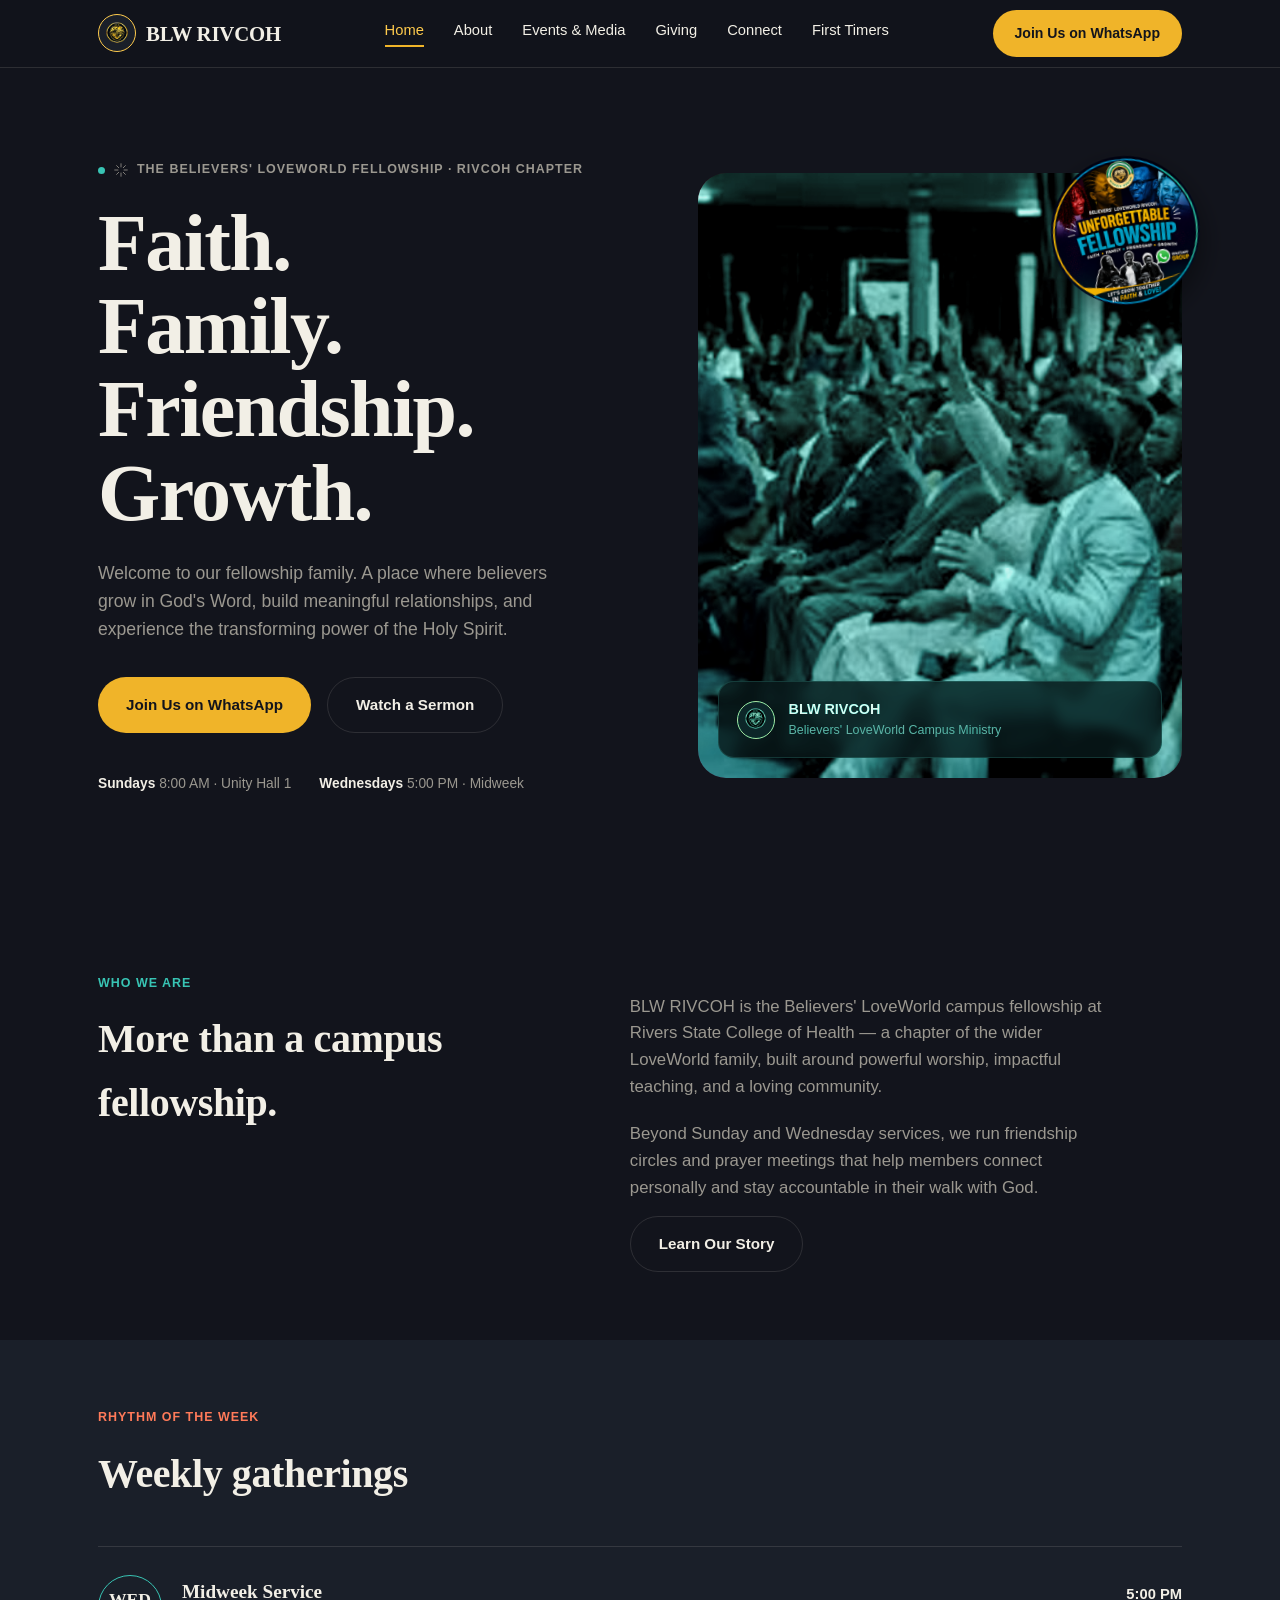
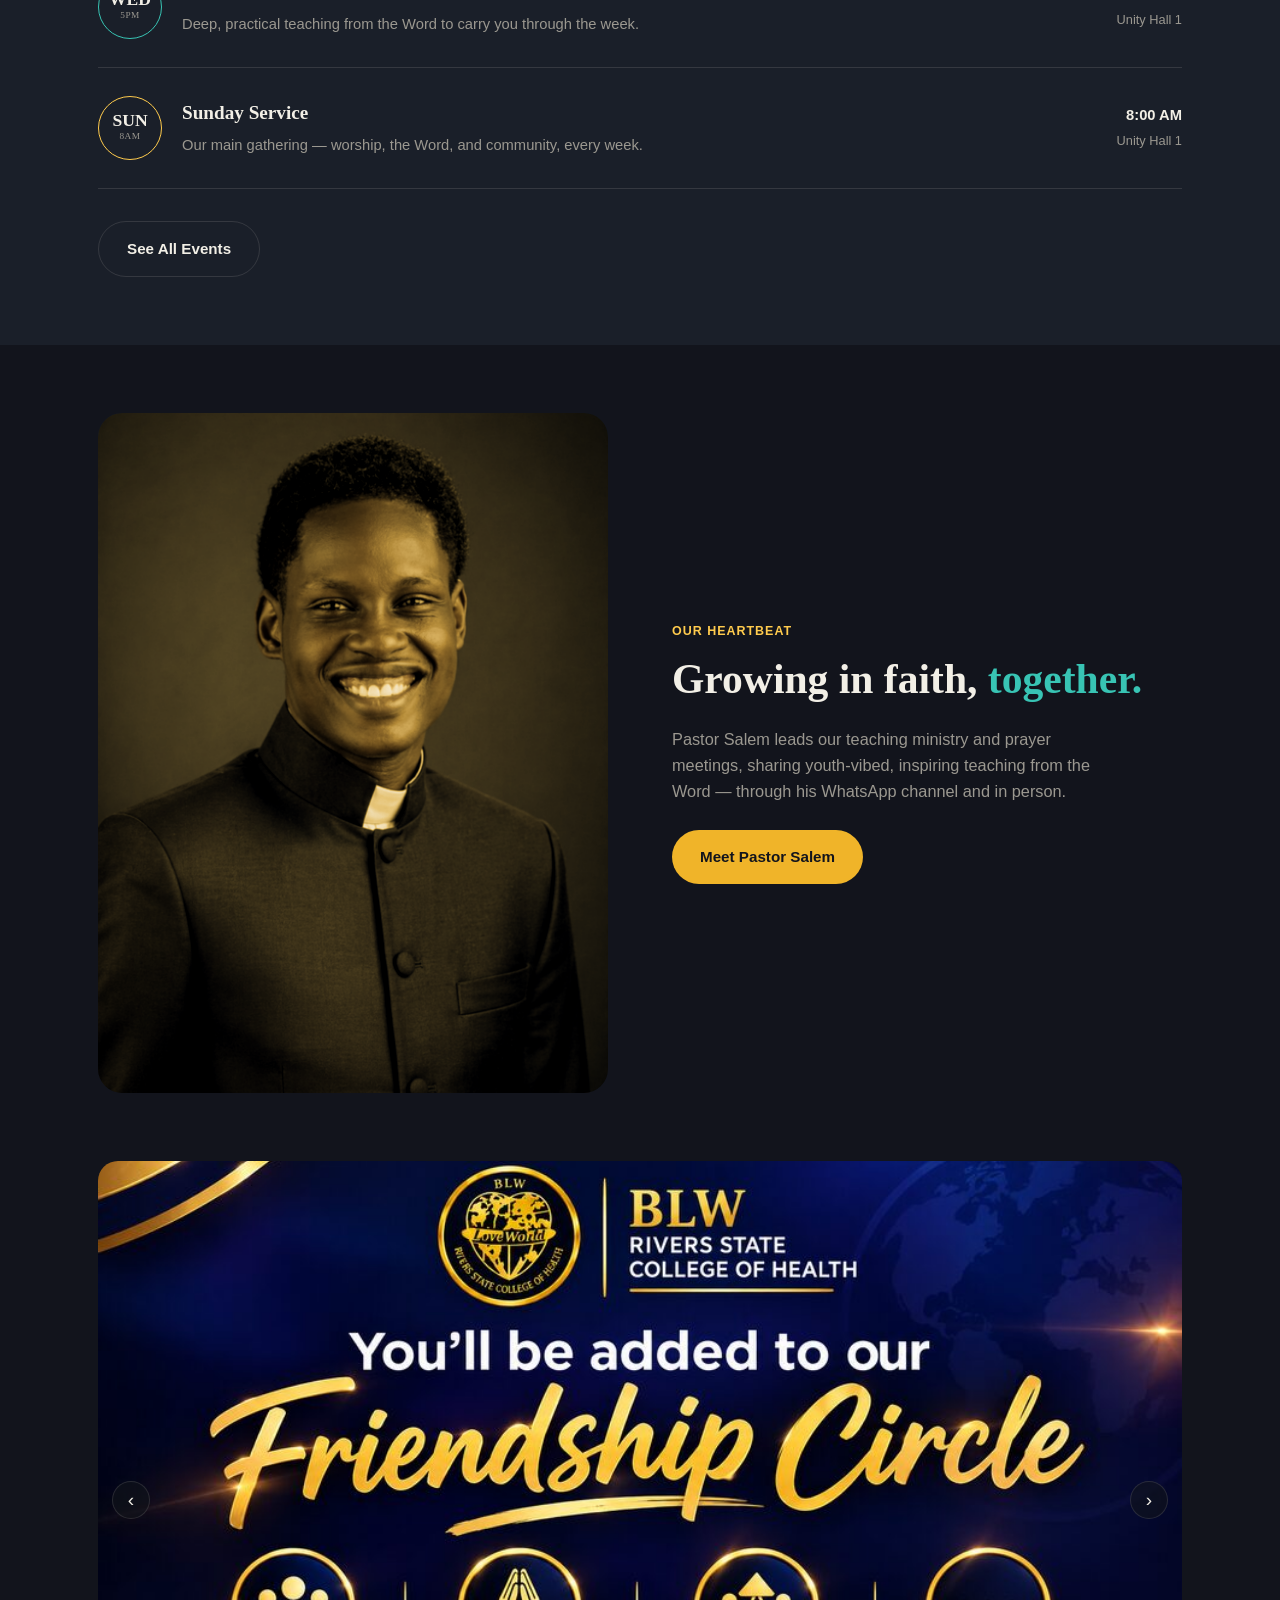
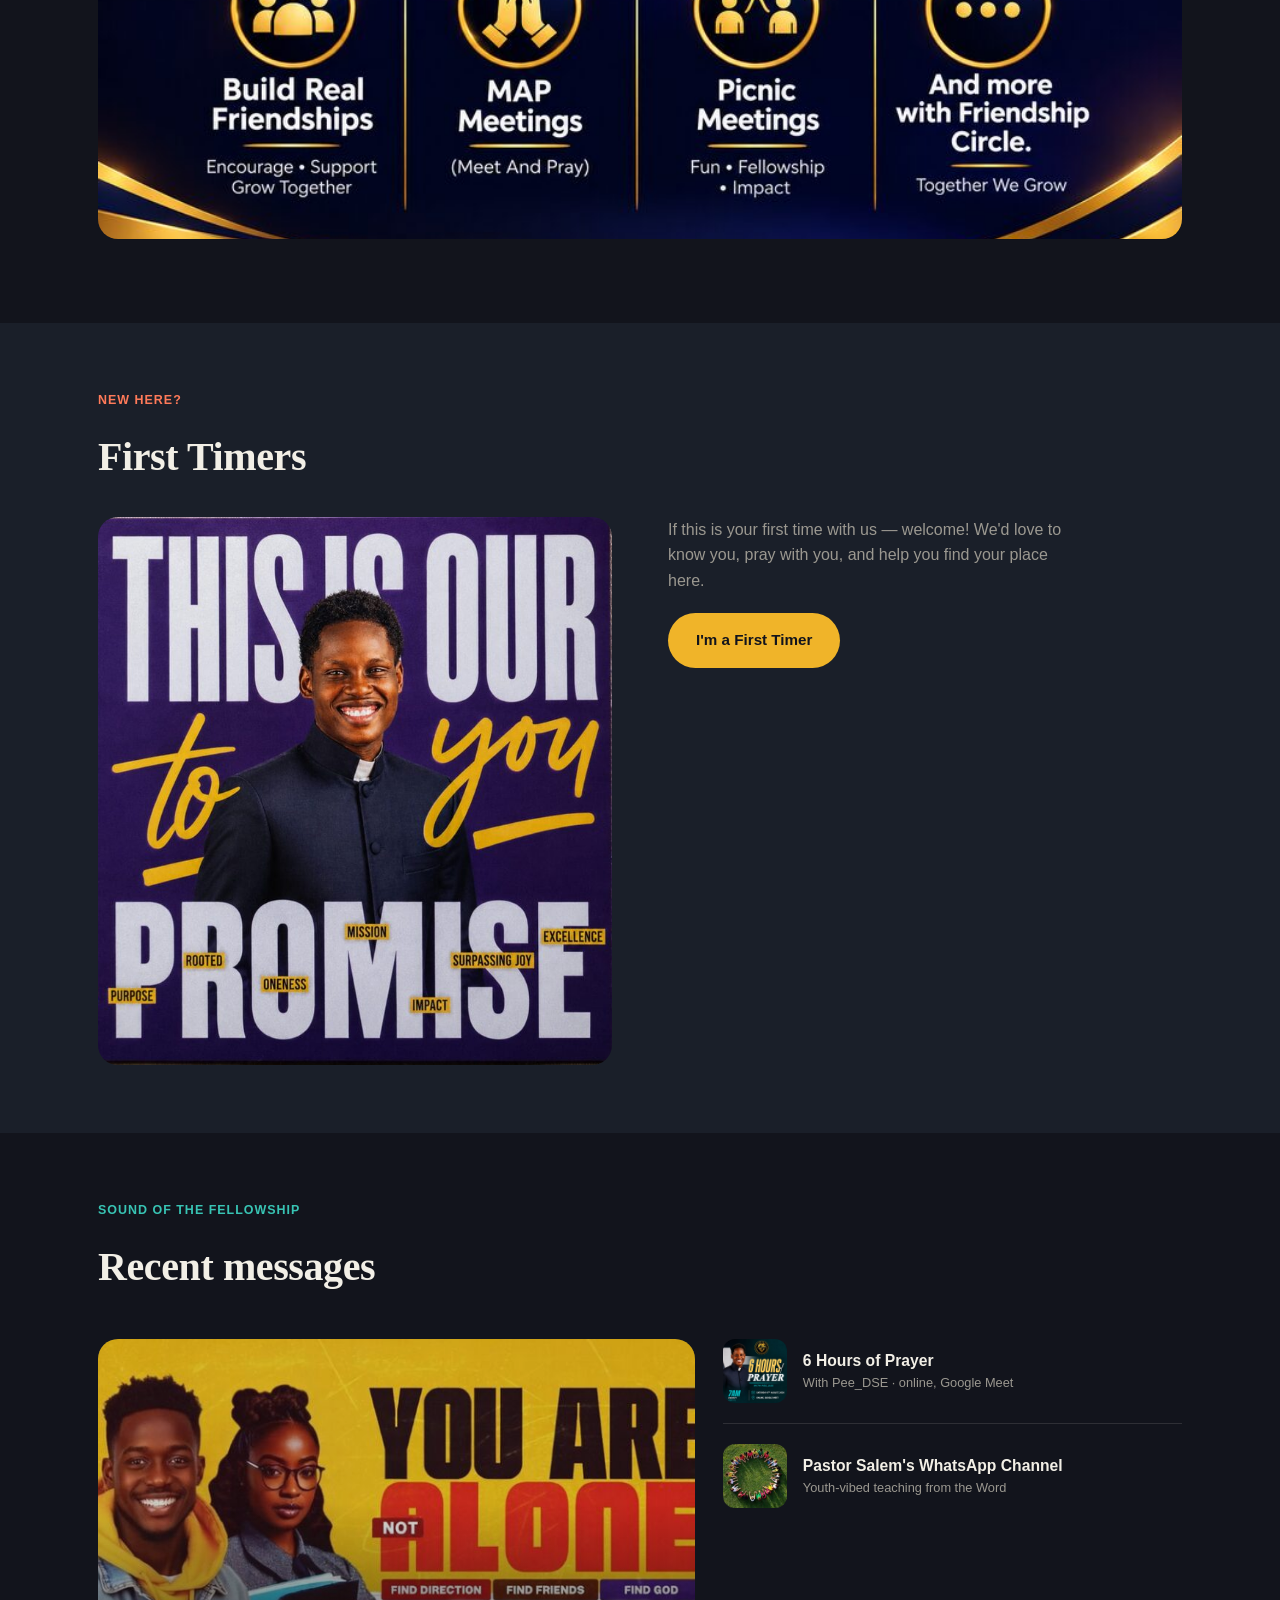
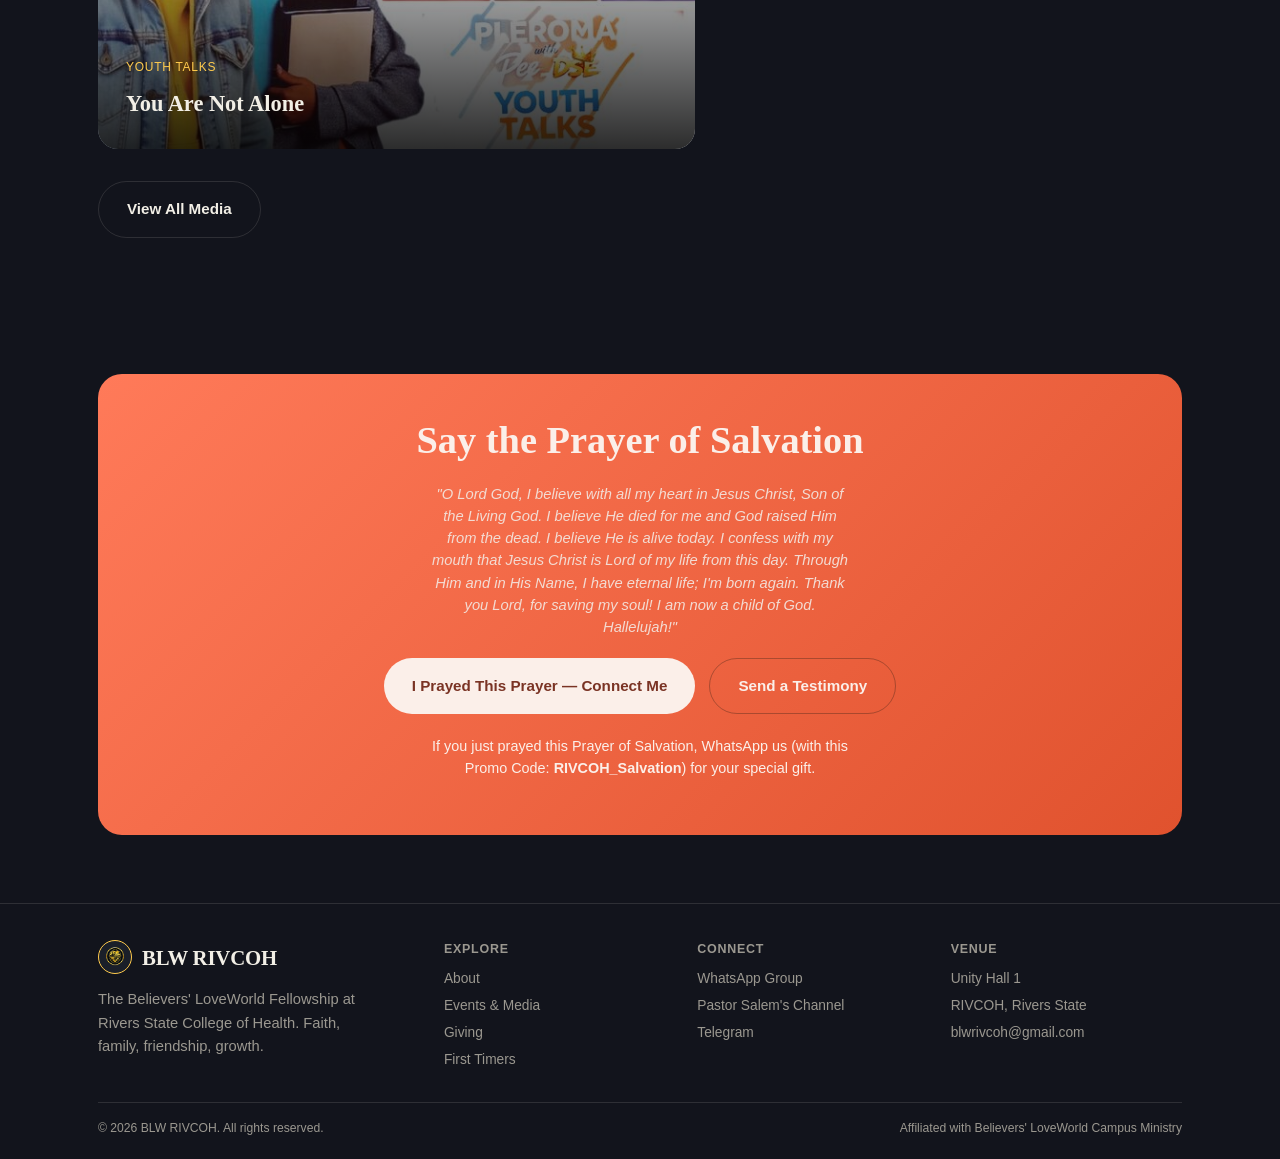
==== commit a39ed1ee: "Add files via upload" ====
--- a/index.html
+++ b/index.html
@@ -121,6 +121,28 @@
   </div>
 </section>
 
+<section style="padding-top:0;">
+  <div class="wrap">
+    <div class="carousel">
+      <div class="carousel-track" id="carouselTrack">
+        <div class="carousel-slide"><img src="slide1.jpg" alt="Welcome First Timers Online"></div>
+        <div class="carousel-slide"><img src="slide2.jpg" alt="We'll give you an Unforgettable Fellowship Experience"></div>
+        <div class="carousel-slide"><img src="slide3.jpg" alt="You'll be added to our Friendship Circle"></div>
+        <div class="carousel-slide"><img src="slide4.jpg" alt="Join a Service Unit or Department"></div>
+        <div class="carousel-slide"><img src="slide5.jpg" alt="New people, real connections, a family"></div>
+        <div class="carousel-slide"><img src="slide6.jpg" alt="Friendship Circle - more than a group, it's a family"></div>
+        <div class="carousel-slide"><img src="slide7.jpg" alt="Come as you are, there's a place for you"></div>
+        <div class="carousel-slide"><img src="slide8.jpg" alt="Together in fellowship, with Christ, with people"></div>
+        <div class="carousel-slide"><img src="slide9.jpg" alt="See you at fellowship"></div>
+      </div>
+      <div class="carousel-arrow prev" id="carouselPrev">&#8249;</div>
+      <div class="carousel-arrow next" id="carouselNext">&#8250;</div>
+    </div>
+    <div class="carousel-dots" id="carouselDots"></div>
+  </div>
+</section>
+
+
 <section style="background:var(--surface);">
   <div class="wrap">
     <div class="kicker" style="color:var(--coral);">New here?</div>
@@ -151,7 +173,7 @@
       </div>
       <div class="media-side">
         <div class="media-item">
-          <img src="prayer-flyer.png" alt="6 Hours of Prayer">
+          <img src="prayer-flyer.jpg" alt="6 Hours of Prayer">
           <div><div class="t">6 Hours of Prayer</div><div class="s">With Pee_DSE · online, Google Meet</div></div>
         </div>
         <div class="media-item">
@@ -173,6 +195,7 @@
         <a href="https://wa.me/2348143243065" target="_blank" rel="noopener" class="btn btn-primary">I Prayed This Prayer — Connect Me</a>
         <a href="connect.html" class="btn btn-outline" style="border-color:rgba(21,20,15,0.3);">Send a Testimony</a>
       </div>
+      <p style="margin-top:22px;font-size:0.9rem;color:#FBEFE9;">If you just prayed this Prayer of Salvation, WhatsApp us (with this Promo Code: <strong>RIVCOH_Salvation</strong>) for your special gift.</p>
     </div>
   </div>
 </section>
--- a/style.css
+++ b/style.css
@@ -14,6 +14,7 @@
 }
 *{box-sizing:border-box;margin:0;padding:0;}
 html{scroll-behavior:smooth;}
+#salvation{scroll-margin-top:90px;}
 html,body{overflow-x:hidden;max-width:100%;}
 body{
   font-family:'Manrope',sans-serif;
@@ -82,7 +83,7 @@
 @media(min-width:960px){.mobile-menu{display:none !important;}}
 
 /* PAGE HERO (used on interior pages) */
-.page-hero{padding:56px 0 48px;}
+.page-hero{padding:40px 0 36px;}
 @media(min-width:960px){.page-hero{padding:80px 0 60px;}}
 .eyebrow{display:inline-flex;align-items:center;gap:8px;font-size:0.78rem;font-weight:700;letter-spacing:0.08em;text-transform:uppercase;color:var(--muted);margin-bottom:22px;}
 .eyebrow::before{content:"";width:7px;height:7px;border-radius:50%;background:var(--teal);}
@@ -91,7 +92,7 @@
 .page-hero p.lede{font-size:1.05rem;color:var(--muted);max-width:56ch;}
 
 /* HOME HERO */
-.hero{padding:56px 0 72px;}
+.hero{padding:40px 0 52px;}
 @media(min-width:960px){.hero{padding:88px 0 110px;}}
 .hero-grid{display:grid;grid-template-columns:1fr;gap:44px;align-items:center;}
 @media(min-width:960px){.hero-grid{grid-template-columns:1.05fr 0.95fr;gap:64px;}}
@@ -123,8 +124,8 @@
 @media(min-width:640px){.promo-badge{width:150px;height:150px;}}
 
 /* SECTIONS */
-section{padding:64px 0;}
-@media(min-width:960px){section{padding:88px 0;}}
+section{padding:48px 0;}
+@media(min-width:960px){section{padding:68px 0;}}
 .kicker{font-size:0.78rem;font-weight:700;letter-spacing:0.08em;text-transform:uppercase;color:var(--gold-soft);margin-bottom:14px;}
 .section-title{font-size:1.9rem;font-weight:600;letter-spacing:-0.01em;max-width:22ch;color:var(--text);}
 @media(min-width:900px){.section-title{font-size:2.5rem;}}
@@ -186,10 +187,10 @@
 .giving-box .k{color:var(--muted);}
 .giving-box .v{font-weight:700;color:var(--text);}
 
-.salvation{background:linear-gradient(135deg,var(--coral),#E0522E);border-radius:28px;text-align:center;padding:56px 28px;}
-.salvation h2{font-size:1.9rem;margin-bottom:16px;color:#FBEFE9;}
+.salvation{background:linear-gradient(135deg,var(--coral),#E0522E);border-radius:24px;text-align:center;padding:36px 26px;}
+.salvation h2{font-size:1.5rem;margin-bottom:12px;color:#FBEFE9;}
 @media(min-width:760px){.salvation h2{font-size:2.4rem;}}
-.salvation p{max-width:52ch;margin:0 auto 28px;color:#F3DBD2;}
+.salvation p{max-width:52ch;margin:0 auto 20px;color:#F3DBD2;font-size:0.92rem;line-height:1.5;}
 .salvation-btns{display:flex;flex-wrap:wrap;gap:14px;justify-content:center;}
 .salvation .btn-primary{background:#FBEFE9;color:#7A3324;}
 .salvation .btn-outline{border-color:rgba(251,239,233,0.4);color:#FBEFE9;}
@@ -211,7 +212,7 @@
 .seal-date .m{font-size:0.58rem;text-transform:uppercase;letter-spacing:0.05em;color:var(--muted);}
 
 /* FIRST TIMERS */
-.ft-grid{display:grid;grid-template-columns:1fr;gap:36px;margin-top:40px;align-items:center;}
+.ft-grid{display:grid;grid-template-columns:1fr;gap:28px;margin-top:28px;align-items:start;}
 @media(min-width:900px){.ft-grid{grid-template-columns:1fr 1fr;gap:56px;}}
 .ft-poster{border-radius:20px;overflow:hidden;}
 .ft-acrostic{border-radius:16px;overflow:hidden;margin-bottom:24px;}
@@ -238,15 +239,15 @@
 .ft-form .radio-row label{display:flex;align-items:center;gap:6px;margin:0;color:var(--text);}
 
 /* FOOTER */
-footer{padding:56px 0 30px;border-top:1px solid var(--line);}
-.footer-grid{display:grid;grid-template-columns:1fr;gap:32px;}
+footer{padding:36px 0 20px;border-top:1px solid var(--line);}
+.footer-grid{display:grid;grid-template-columns:1fr;gap:22px;}
 @media(min-width:760px){.footer-grid{grid-template-columns:1.4fr 1fr 1fr 1fr;}}
-.footer-grid h5{font-size:0.8rem;text-transform:uppercase;letter-spacing:0.06em;color:var(--muted);margin-bottom:14px;}
-.footer-grid a{display:block;margin-bottom:10px;font-size:0.9rem;position:relative;width:fit-content;color:var(--muted);}
+.footer-grid h5{font-size:0.78rem;text-transform:uppercase;letter-spacing:0.06em;color:var(--muted);margin-bottom:8px;}
+.footer-grid a{display:block;margin-bottom:5px;font-size:0.86rem;position:relative;width:fit-content;color:var(--muted);}
 .footer-grid a::after{content:"";position:absolute;left:0;bottom:-2px;width:0;height:1px;background:var(--gold-soft);transition:width .2s ease;}
 .footer-grid a:hover{color:var(--text);}
 .footer-grid a:hover::after{width:100%;}
-.foot-bottom{margin-top:48px;padding-top:22px;border-top:1px solid var(--line);display:flex;flex-wrap:wrap;justify-content:space-between;gap:12px;font-size:0.8rem;color:var(--muted);}
+.foot-bottom{margin-top:26px;padding-top:16px;border-top:1px solid var(--line);display:flex;flex-wrap:wrap;justify-content:space-between;gap:10px;font-size:0.76rem;color:var(--muted);}
 
 /* GENERIC CONTENT PAGE HELPERS */
 .content-block{max-width:70ch;}
@@ -256,3 +257,23 @@
 .value-card{background:var(--surface);padding:28px 22px;text-align:center;}
 .value-card .num{font-family:'Fraunces',serif;font-size:1.2rem;color:var(--gold-soft);margin-bottom:8px;}
 .value-card .label{font-size:0.95rem;font-weight:600;}
+
+/* SLIDESHOW / CAROUSEL */
+.carousel{position:relative;border-radius:20px;overflow:hidden;aspect-ratio:16/10;background:var(--surface-2);}
+.carousel-track{display:flex;height:100%;transition:transform .5s ease;}
+.carousel-slide{min-width:100%;height:100%;}
+.carousel-slide img{width:100%;height:100%;object-fit:cover;}
+.carousel-arrow{
+  position:absolute;top:50%;transform:translateY(-50%);
+  width:38px;height:38px;border-radius:50%;
+  background:rgba(18,20,28,0.6);color:var(--text);
+  display:flex;align-items:center;justify-content:center;
+  cursor:pointer;font-size:1.2rem;z-index:5;border:1px solid var(--line);
+  transition:background-color .2s ease;
+}
+.carousel-arrow:hover{background:rgba(18,20,28,0.85);}
+.carousel-arrow.prev{left:14px;}
+.carousel-arrow.next{right:14px;}
+.carousel-dots{display:flex;justify-content:center;gap:8px;margin-top:16px;}
+.carousel-dot{width:8px;height:8px;border-radius:50%;background:var(--line);cursor:pointer;transition:background-color .2s ease, transform .2s ease;}
+.carousel-dot.active{background:var(--gold);transform:scale(1.3);}
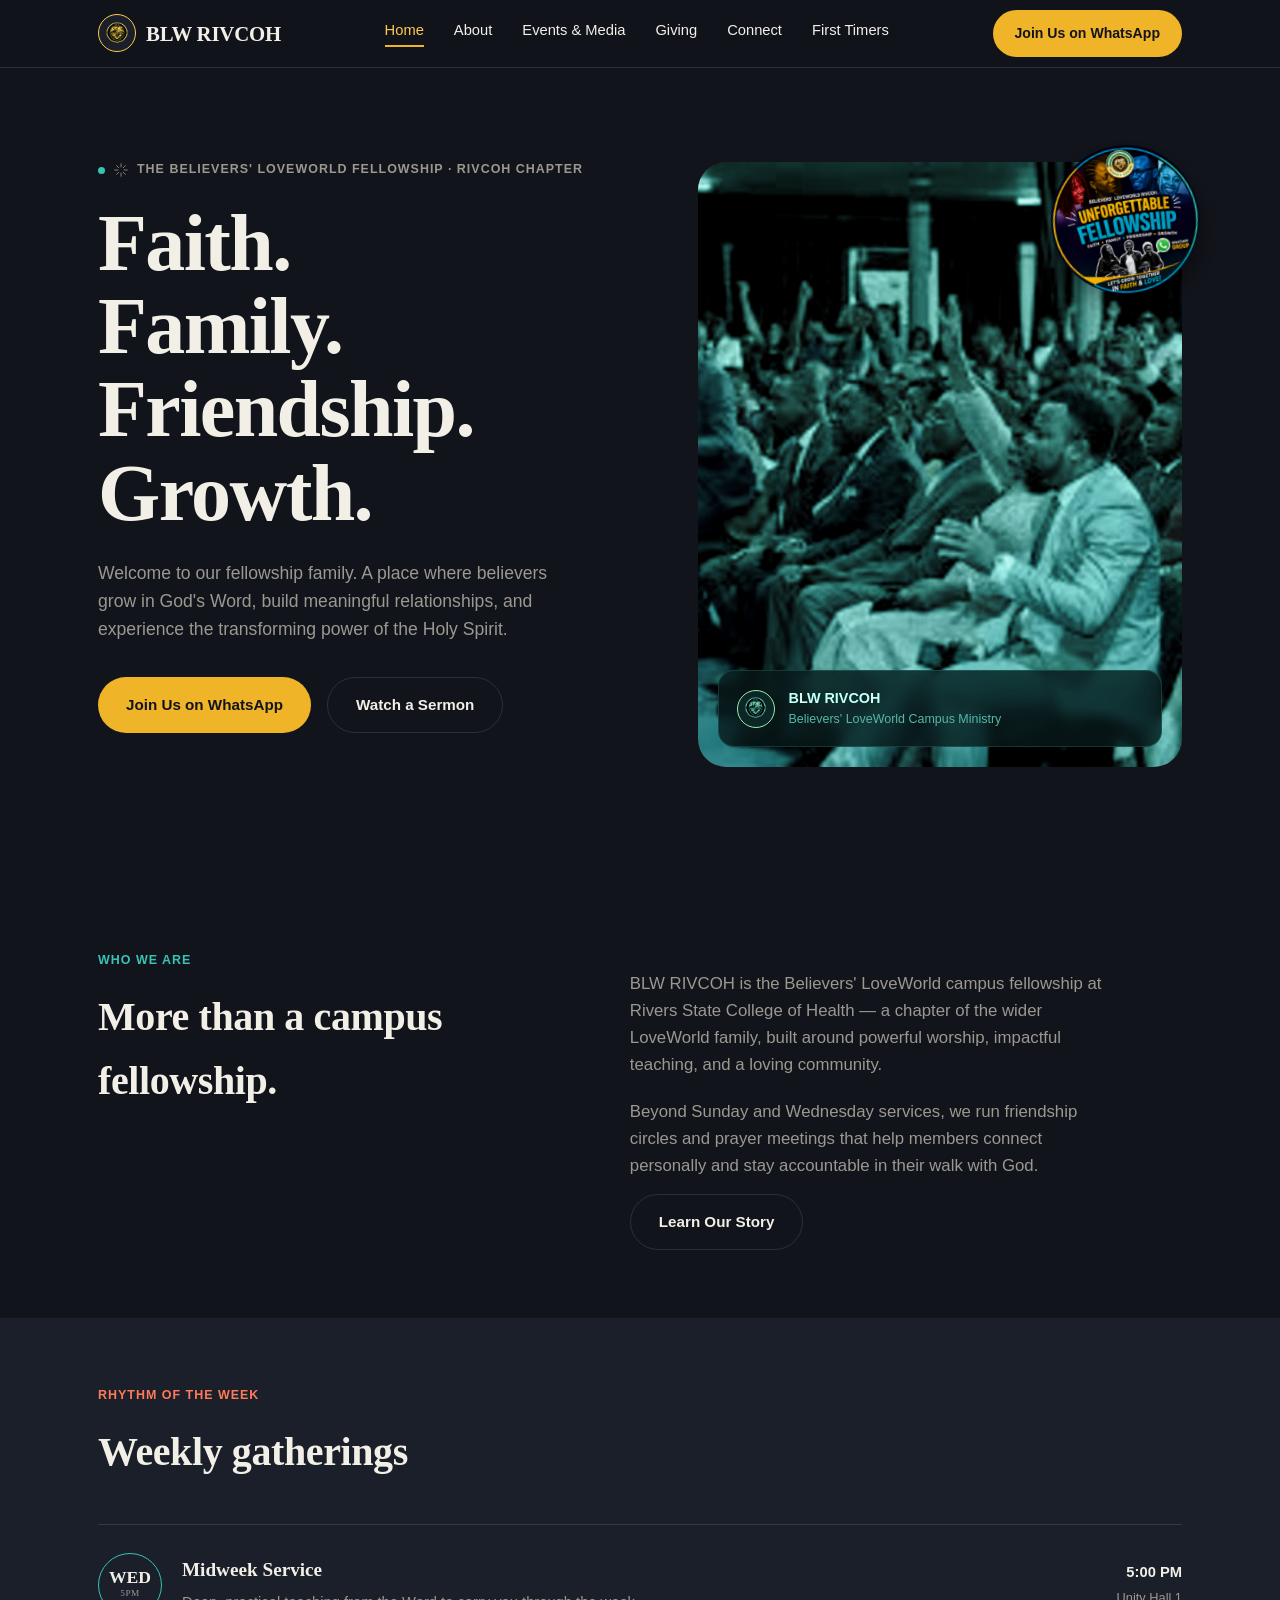
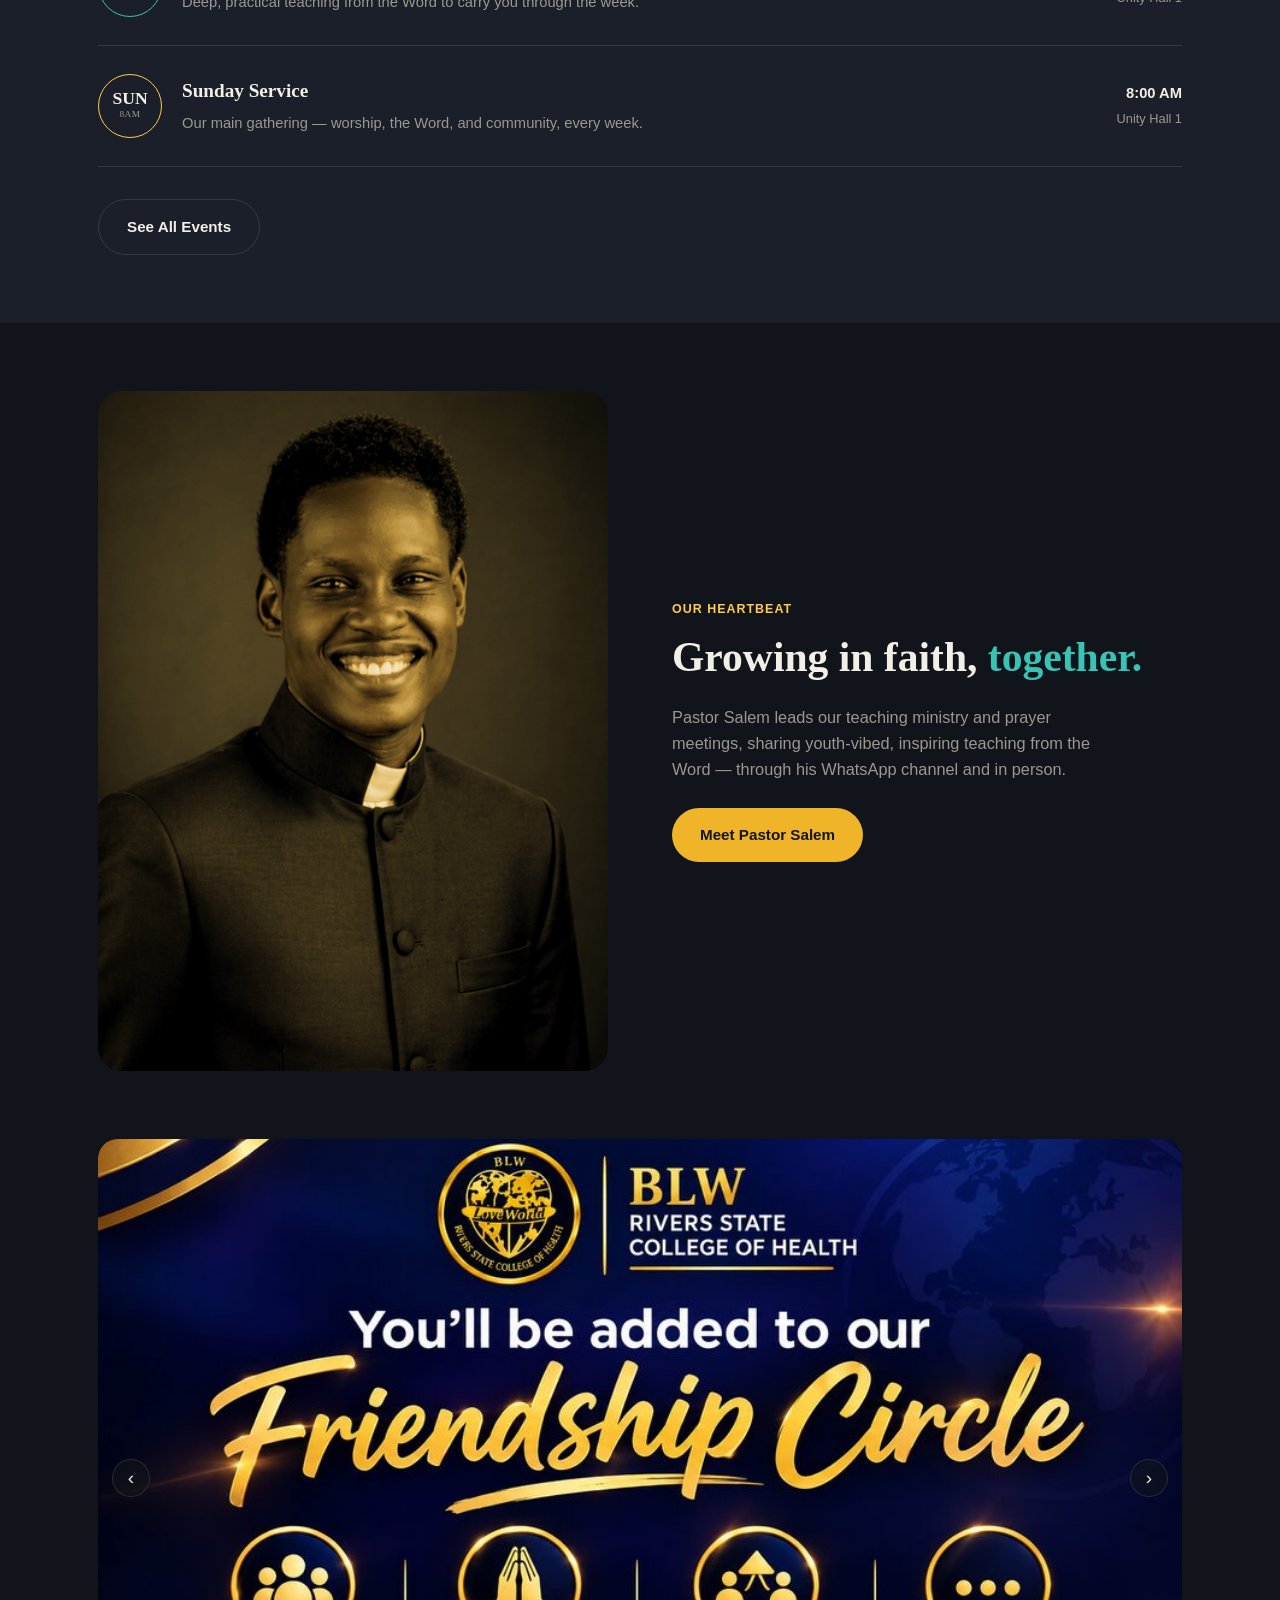
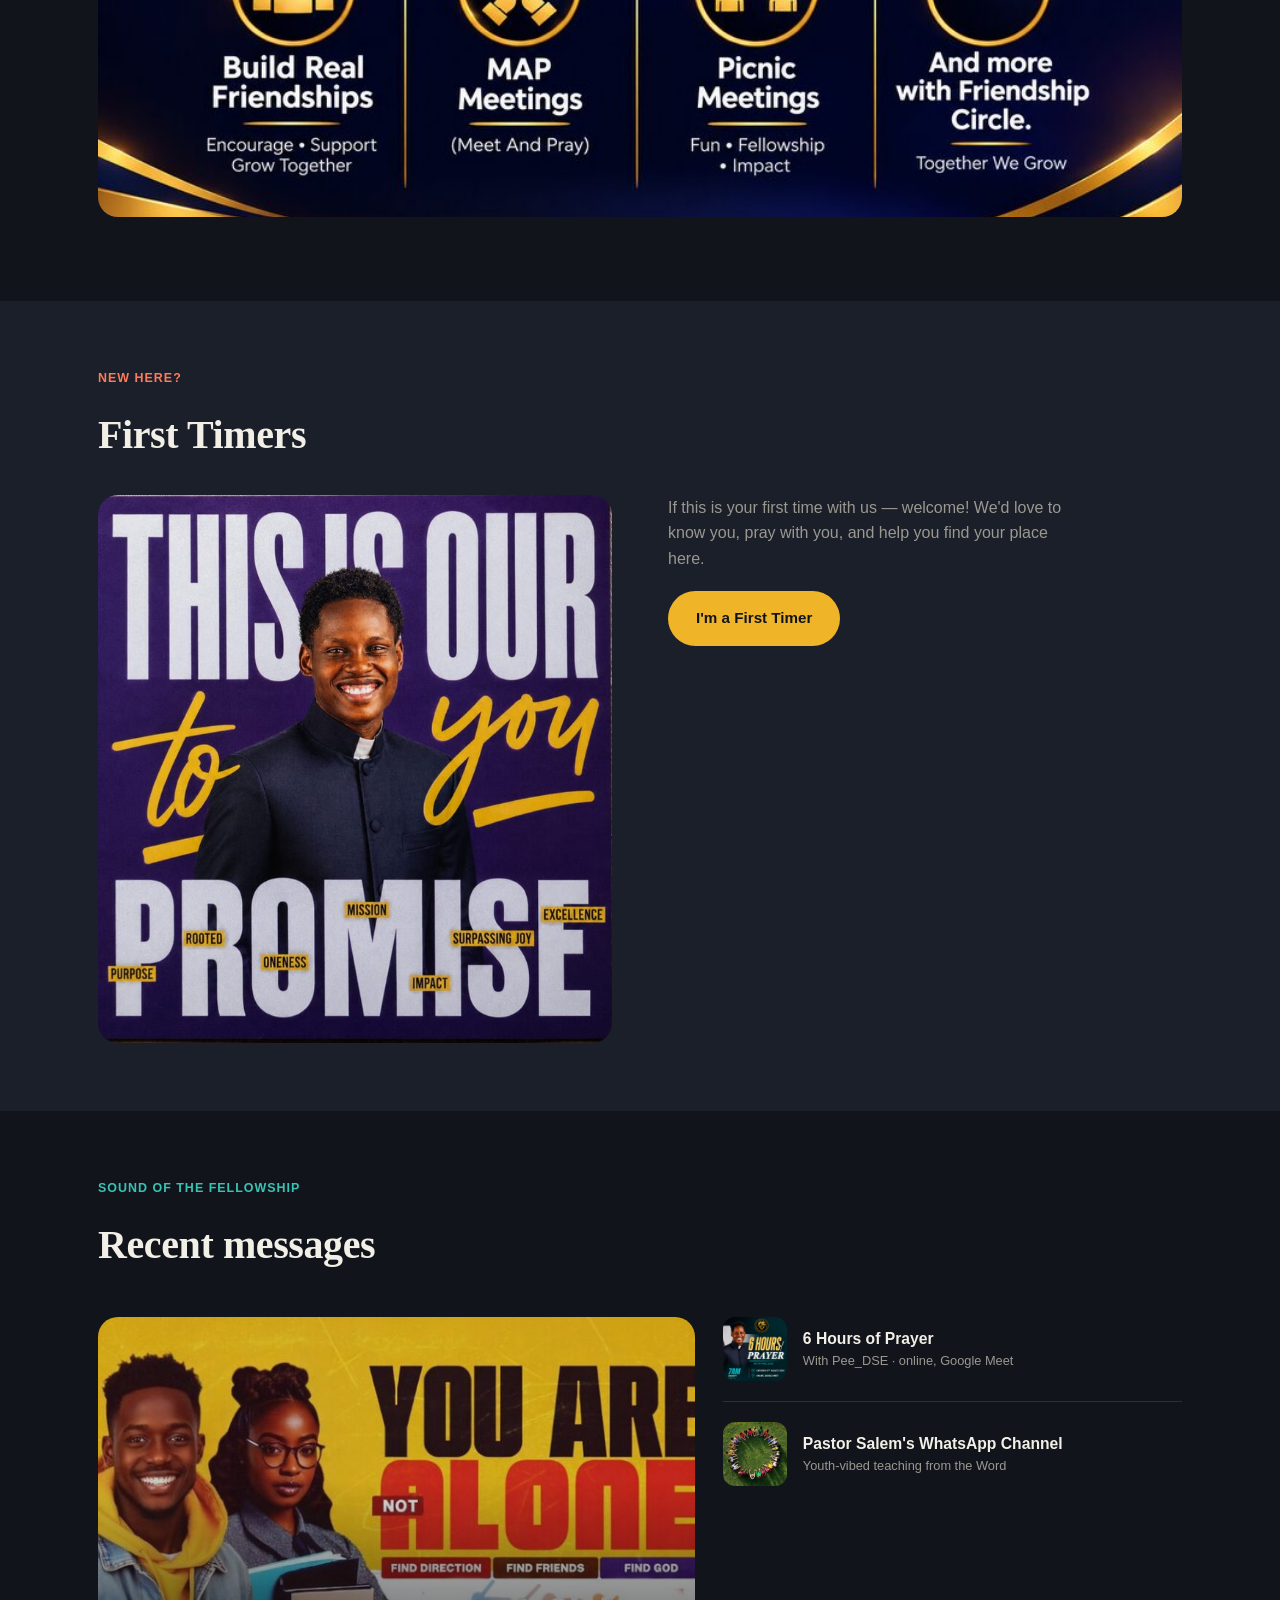
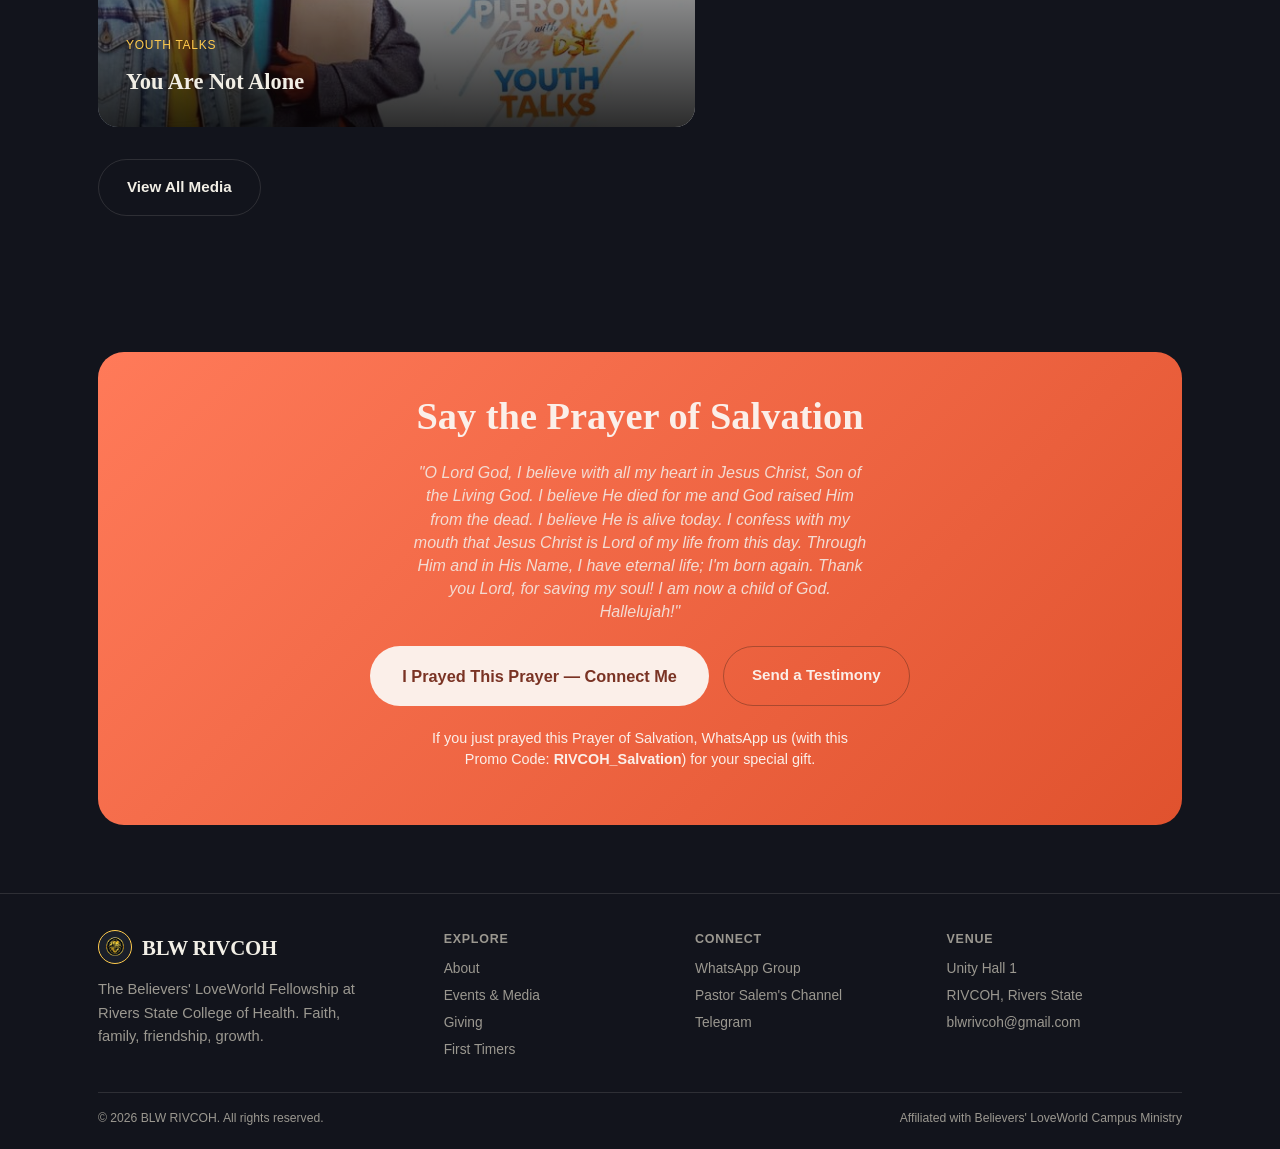
==== commit e6481741: "Add files via upload" ====
--- a/index.html
+++ b/index.html
@@ -50,11 +50,7 @@
         <a href="https://chat.whatsapp.com/Gx4Jm9z4L697sbYzjGotoB?s=cl&p=a&ilr=4" target="_blank" rel="noopener" class="btn btn-primary">Join Us on WhatsApp</a>
         <a href="events.html" class="btn btn-outline">Watch a Sermon</a>
       </div>
-      <div class="hero-meta">
-        <div><strong>Sundays</strong> 8:00 AM · Unity Hall 1</div>
-        <div><strong>Wednesdays</strong> 5:00 PM · Midweek</div>
-      </div>
-    </div>
+          </div>
     <div style="position:relative;">
       <a href="https://chat.whatsapp.com/Gx4Jm9z4L697sbYzjGotoB?s=cl&p=a&ilr=4" target="_blank" rel="noopener" class="promo-badge" style="top:-18px;right:-18px;">
         <img src="fellowship-badge.png" alt="Unforgettable Fellowship - Join our WhatsApp Group">
--- a/style.css
+++ b/style.css
@@ -187,12 +187,12 @@
 .giving-box .k{color:var(--muted);}
 .giving-box .v{font-weight:700;color:var(--text);}
 
-.salvation{background:linear-gradient(135deg,var(--coral),#E0522E);border-radius:24px;text-align:center;padding:36px 26px;}
-.salvation h2{font-size:1.5rem;margin-bottom:12px;color:#FBEFE9;}
+.salvation{background:linear-gradient(135deg,var(--coral),#E0522E);border-radius:26px;text-align:center;padding:34px 30px;}
+.salvation h2{font-size:1.9rem;margin-bottom:14px;color:#FBEFE9;}
 @media(min-width:760px){.salvation h2{font-size:2.4rem;}}
-.salvation p{max-width:52ch;margin:0 auto 20px;color:#F3DBD2;font-size:0.92rem;line-height:1.5;}
+.salvation p{max-width:52ch;margin:0 auto 22px;color:#F3DBD2;line-height:1.45;}
 .salvation-btns{display:flex;flex-wrap:wrap;gap:14px;justify-content:center;}
-.salvation .btn-primary{background:#FBEFE9;color:#7A3324;}
+.salvation .btn-primary{background:#FBEFE9;color:#7A3324;padding:17px 32px;font-size:1.02rem;}
 .salvation .btn-outline{border-color:rgba(251,239,233,0.4);color:#FBEFE9;}
 
 .loc-grid{display:grid;grid-template-columns:1fr;gap:32px;margin-top:40px;}
@@ -240,7 +240,11 @@
 
 /* FOOTER */
 footer{padding:36px 0 20px;border-top:1px solid var(--line);}
-.footer-grid{display:grid;grid-template-columns:1fr;gap:22px;}
+.footer-grid{display:grid;grid-template-columns:1fr 1fr;gap:22px 16px;}
+.footer-grid > div:first-child{grid-column:1 / -1;}
+.footer-grid > div:last-child{grid-column:1 / -1;}
+@media(min-width:760px){.footer-grid{grid-template-columns:1.4fr 1fr 1fr 1fr;}
+.footer-grid > div:first-child, .footer-grid > div:last-child{grid-column:auto;}}
 @media(min-width:760px){.footer-grid{grid-template-columns:1.4fr 1fr 1fr 1fr;}}
 .footer-grid h5{font-size:0.78rem;text-transform:uppercase;letter-spacing:0.06em;color:var(--muted);margin-bottom:8px;}
 .footer-grid a{display:block;margin-bottom:5px;font-size:0.86rem;position:relative;width:fit-content;color:var(--muted);}
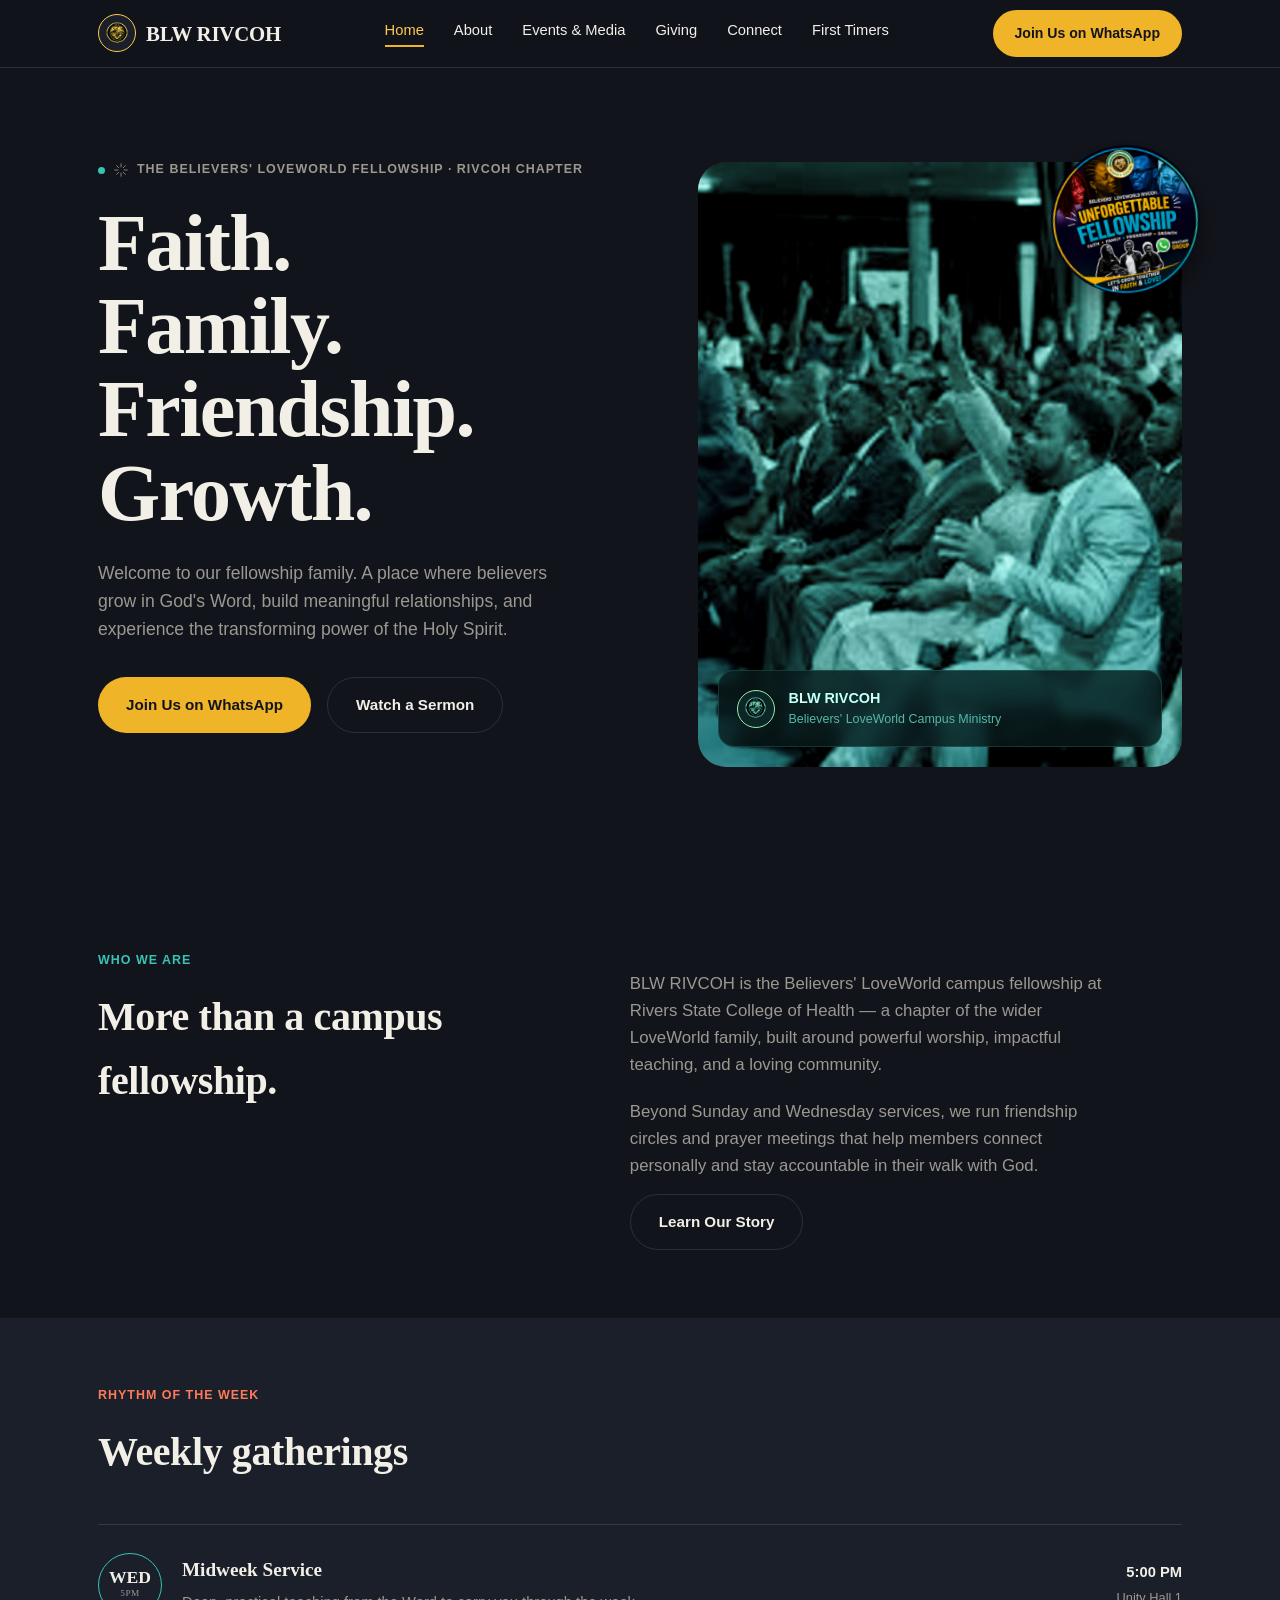
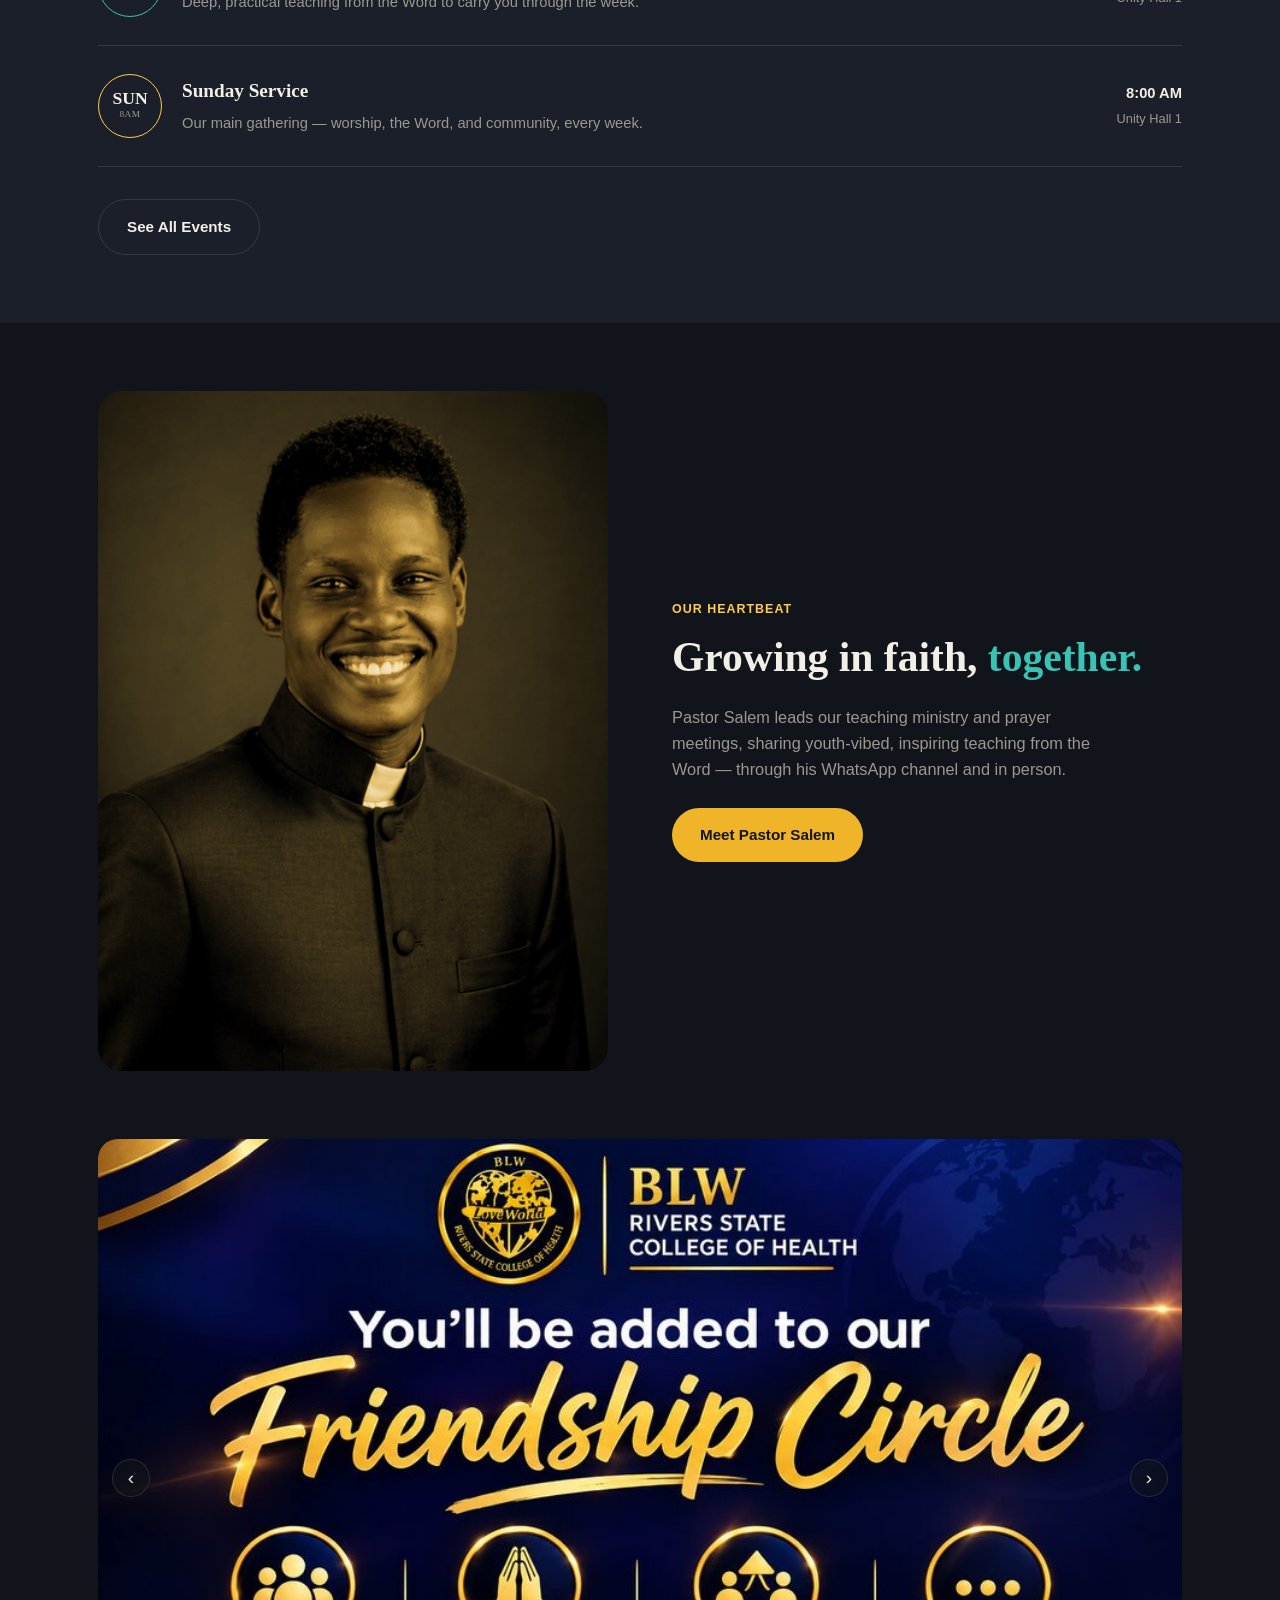
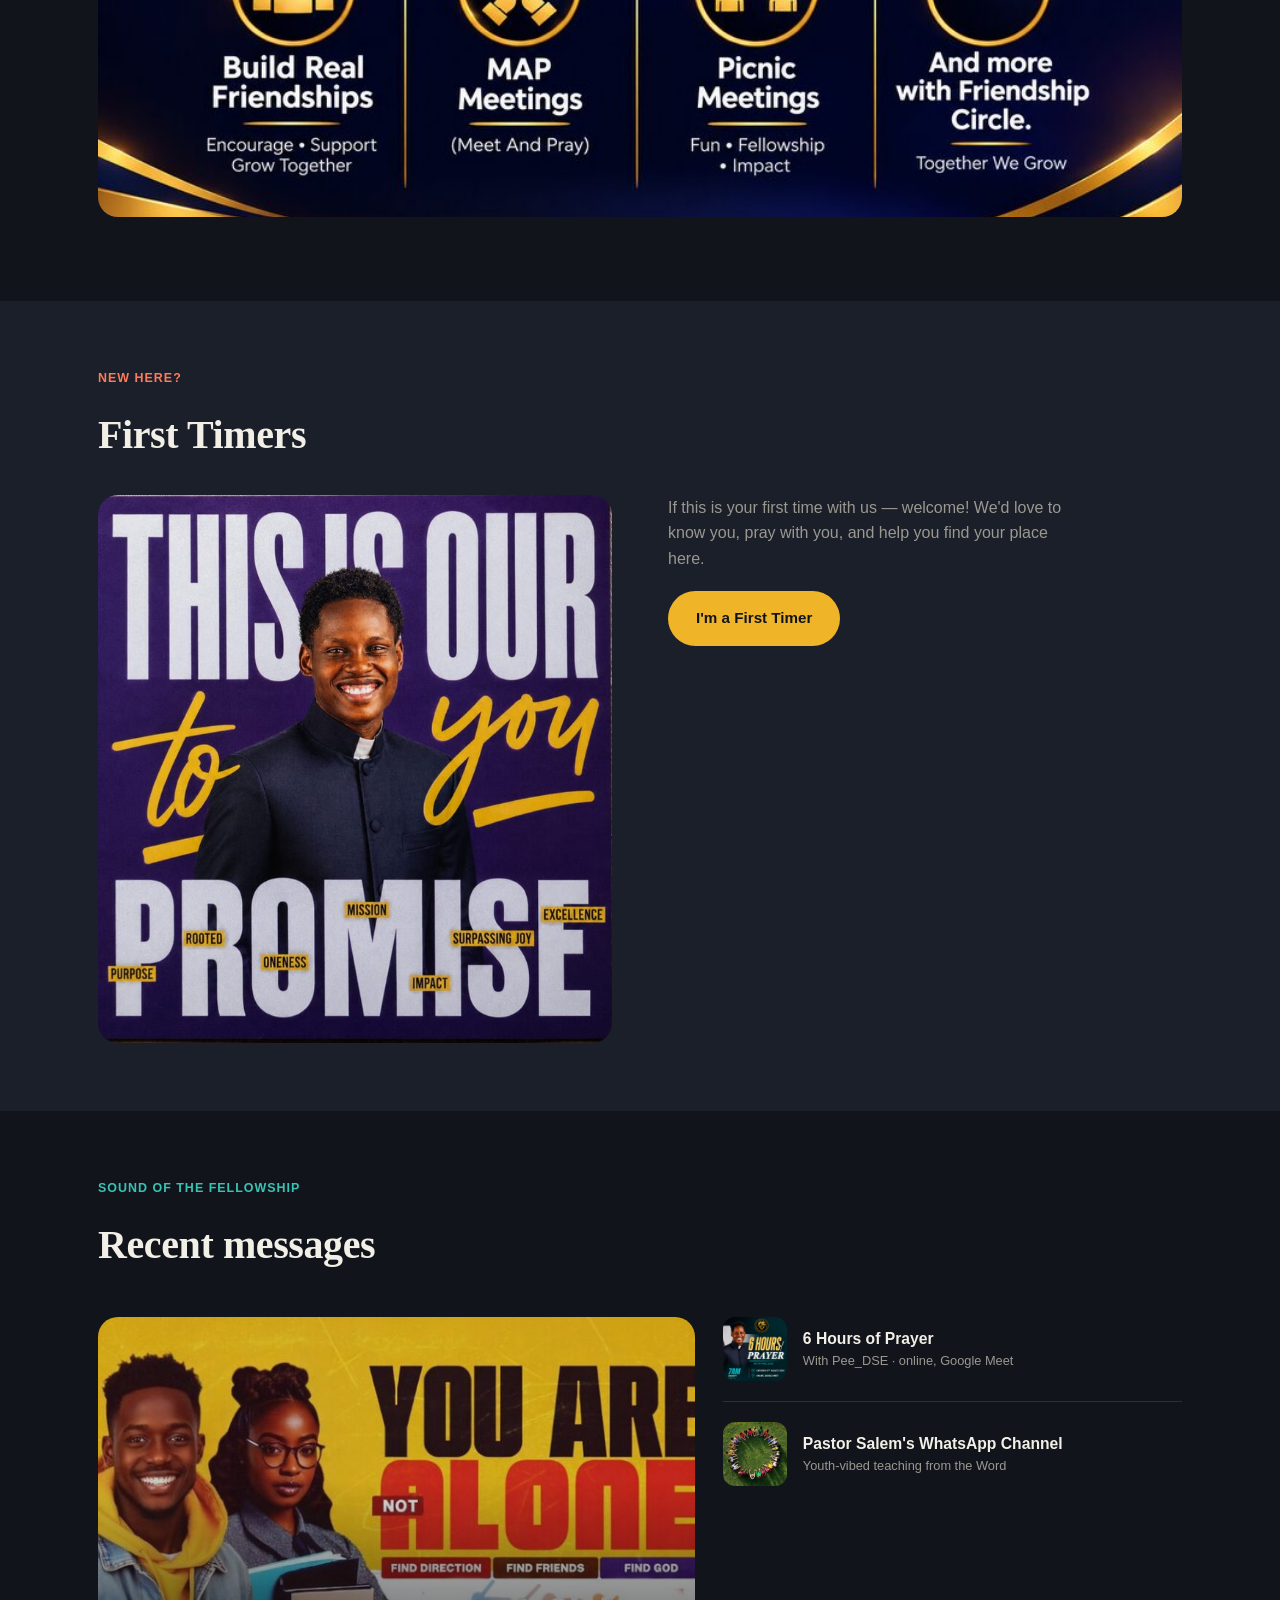
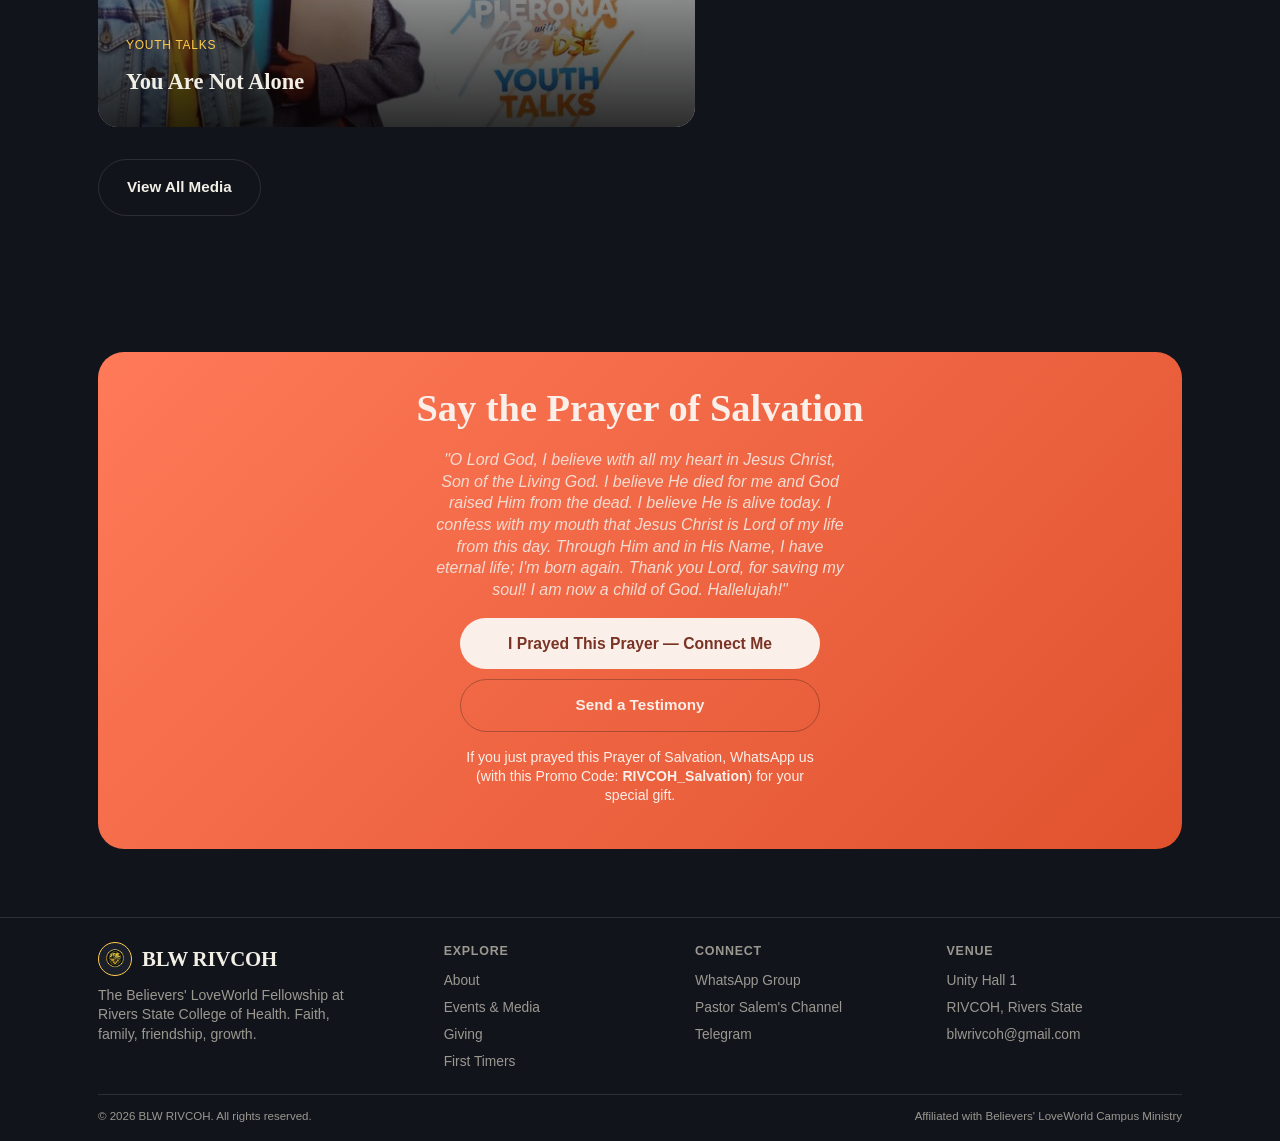
==== commit 2c886e34: "Add files via upload" ====
--- a/index.html
+++ b/index.html
@@ -5,7 +5,7 @@
 <meta name="viewport" content="width=device-width, initial-scale=1.0">
 <title>Home — BLW RIVCOH</title>
 <meta name="description" content="BLW RIVCOH — The Believers' LoveWorld Fellowship, RIVCOH Chapter">
-<link rel="stylesheet" href="style.css">
+<link rel="stylesheet" href="style.css?v=2">
 </head>
 <body>
 <header class="site">
@@ -191,7 +191,7 @@
         <a href="https://wa.me/2348143243065" target="_blank" rel="noopener" class="btn btn-primary">I Prayed This Prayer — Connect Me</a>
         <a href="connect.html" class="btn btn-outline" style="border-color:rgba(21,20,15,0.3);">Send a Testimony</a>
       </div>
-      <p style="margin-top:22px;font-size:0.9rem;color:#FBEFE9;">If you just prayed this Prayer of Salvation, WhatsApp us (with this Promo Code: <strong>RIVCOH_Salvation</strong>) for your special gift.</p>
+      <p style="margin-top:16px;font-size:0.88rem;color:#FBEFE9;line-height:1.35;">If you just prayed this Prayer of Salvation, WhatsApp us (with this Promo Code: <strong>RIVCOH_Salvation</strong>) for your special gift.</p>
     </div>
   </div>
 </section>
@@ -200,11 +200,11 @@
   <div class="wrap">
     <div class="footer-grid">
       <div>
-        <div class="logo" style="margin-bottom:14px;">
+        <div class="logo" style="margin-bottom:10px;">
           <span class="seal" style="width:34px;height:34px;border-color:var(--gold-soft);"><img src="logo.png" alt=""></span>
           BLW RIVCOH
         </div>
-        <p style="color:var(--muted);font-size:0.92rem;max-width:32ch;">The Believers' LoveWorld Fellowship at Rivers State College of Health. Faith, family, friendship, growth.</p>
+        <p style="color:var(--muted);font-size:0.88rem;max-width:32ch;line-height:1.4;">The Believers' LoveWorld Fellowship at Rivers State College of Health. Faith, family, friendship, growth.</p>
       </div>
       <div>
         <h5>Explore</h5>
@@ -232,6 +232,6 @@
     </div>
   </div>
 </footer>
-<script src="script.js"></script>
+<script src="script.js?v=2"></script>
 </body>
 </html>
--- a/style.css
+++ b/style.css
@@ -187,13 +187,13 @@
 .giving-box .k{color:var(--muted);}
 .giving-box .v{font-weight:700;color:var(--text);}
 
-.salvation{background:linear-gradient(135deg,var(--coral),#E0522E);border-radius:26px;text-align:center;padding:34px 30px;}
-.salvation h2{font-size:1.9rem;margin-bottom:14px;color:#FBEFE9;}
+.salvation{background:linear-gradient(135deg,var(--coral),#E0522E);border-radius:26px;text-align:center;padding:26px 28px;}
+.salvation h2{font-size:1.9rem;margin-bottom:10px;color:#FBEFE9;}
 @media(min-width:760px){.salvation h2{font-size:2.4rem;}}
-.salvation p{max-width:52ch;margin:0 auto 22px;color:#F3DBD2;line-height:1.45;}
-.salvation-btns{display:flex;flex-wrap:wrap;gap:14px;justify-content:center;}
-.salvation .btn-primary{background:#FBEFE9;color:#7A3324;padding:17px 32px;font-size:1.02rem;}
-.salvation .btn-outline{border-color:rgba(251,239,233,0.4);color:#FBEFE9;}
+.salvation p{max-width:46ch;margin:0 auto 18px;color:#F3DBD2;line-height:1.35;}
+.salvation-btns{display:flex;flex-direction:column;gap:10px;align-items:stretch;max-width:360px;margin:0 auto;}
+.salvation .btn-primary{background:#FBEFE9;color:#7A3324;padding:13px 28px;font-size:0.98rem;justify-content:center;}
+.salvation .btn-outline{border-color:rgba(251,239,233,0.4);color:#FBEFE9;padding:13px 28px;justify-content:center;}
 
 .loc-grid{display:grid;grid-template-columns:1fr;gap:32px;margin-top:40px;}
 @media(min-width:900px){.loc-grid{grid-template-columns:1fr 1fr;}}
@@ -239,8 +239,8 @@
 .ft-form .radio-row label{display:flex;align-items:center;gap:6px;margin:0;color:var(--text);}
 
 /* FOOTER */
-footer{padding:36px 0 20px;border-top:1px solid var(--line);}
-.footer-grid{display:grid;grid-template-columns:1fr 1fr;gap:22px 16px;}
+footer{padding:24px 0 16px;border-top:1px solid var(--line);}
+.footer-grid{display:grid;grid-template-columns:1fr 1fr;gap:16px 16px;}
 .footer-grid > div:first-child{grid-column:1 / -1;}
 .footer-grid > div:last-child{grid-column:1 / -1;}
 @media(min-width:760px){.footer-grid{grid-template-columns:1.4fr 1fr 1fr 1fr;}
@@ -251,7 +251,7 @@
 .footer-grid a::after{content:"";position:absolute;left:0;bottom:-2px;width:0;height:1px;background:var(--gold-soft);transition:width .2s ease;}
 .footer-grid a:hover{color:var(--text);}
 .footer-grid a:hover::after{width:100%;}
-.foot-bottom{margin-top:26px;padding-top:16px;border-top:1px solid var(--line);display:flex;flex-wrap:wrap;justify-content:space-between;gap:10px;font-size:0.76rem;color:var(--muted);}
+.foot-bottom{margin-top:16px;padding-top:12px;border-top:1px solid var(--line);display:flex;flex-wrap:wrap;justify-content:space-between;gap:6px;font-size:0.72rem;color:var(--muted);}
 
 /* GENERIC CONTENT PAGE HELPERS */
 .content-block{max-width:70ch;}
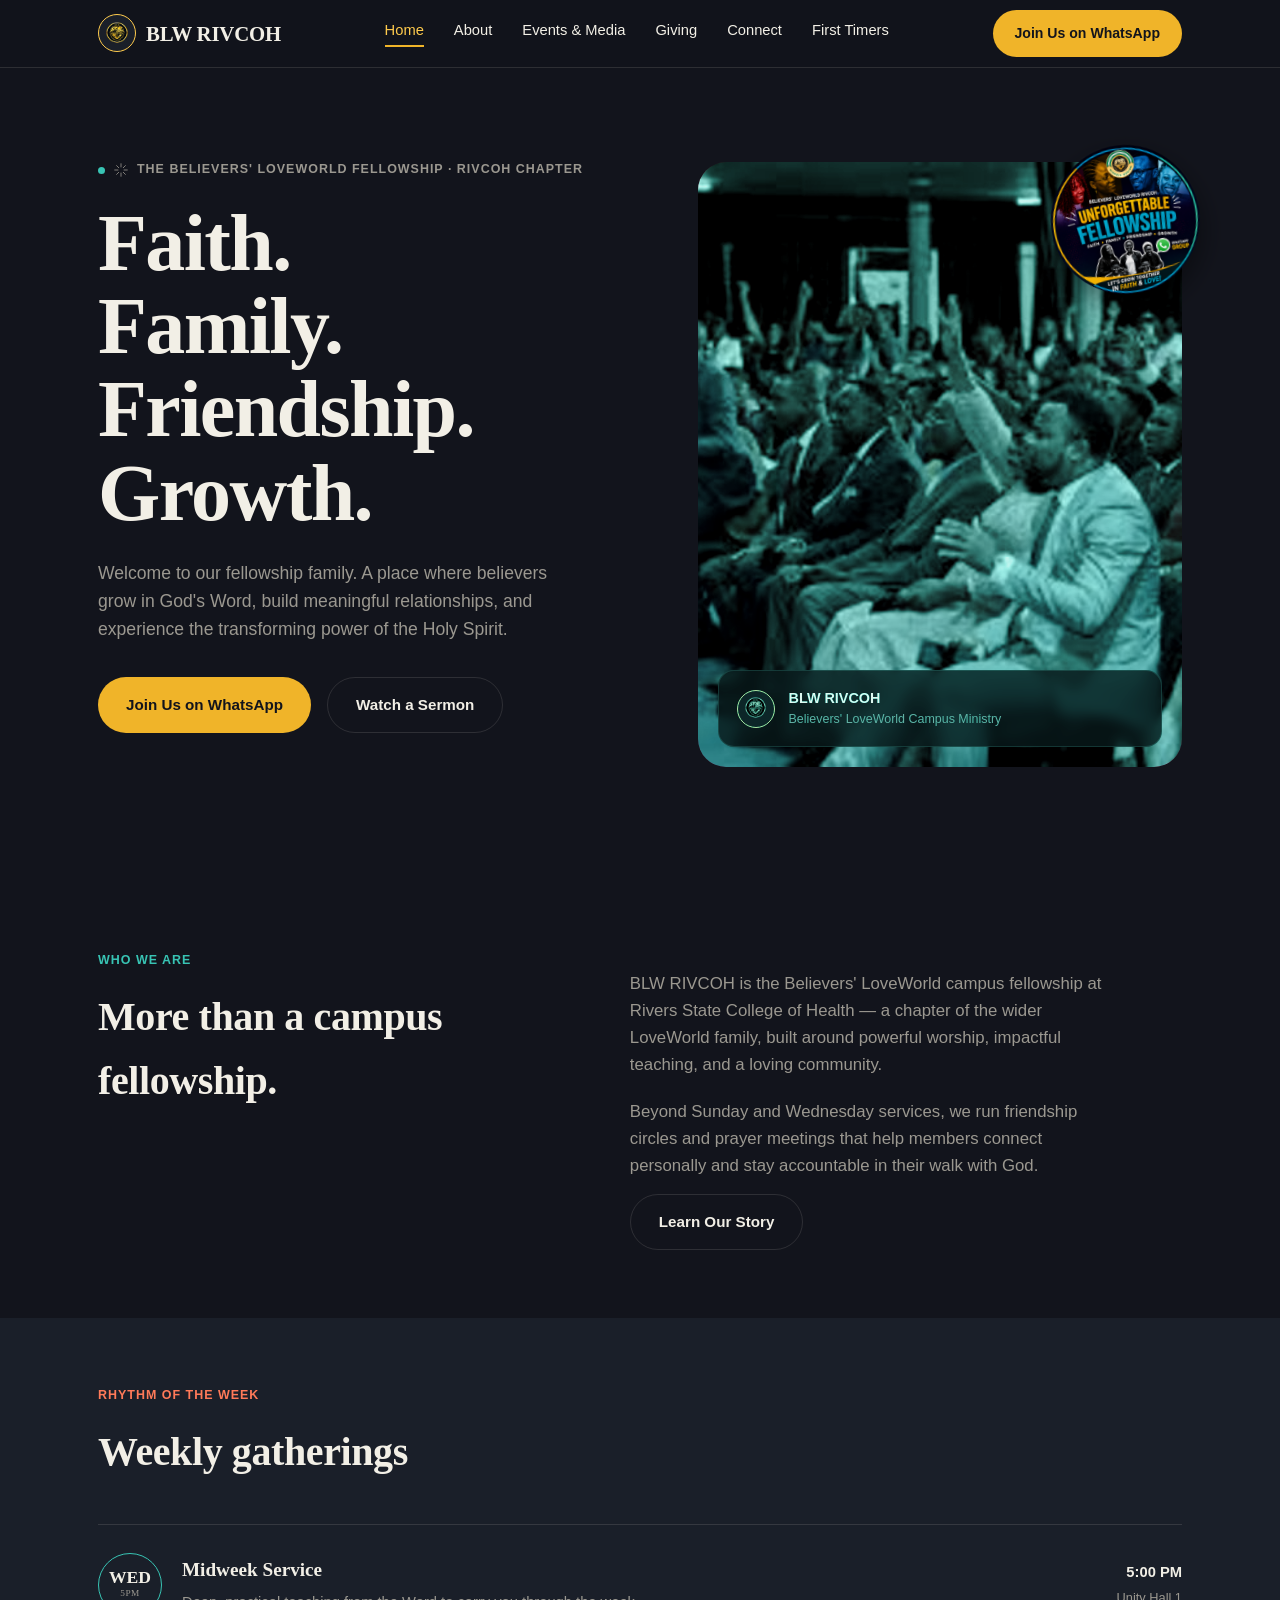
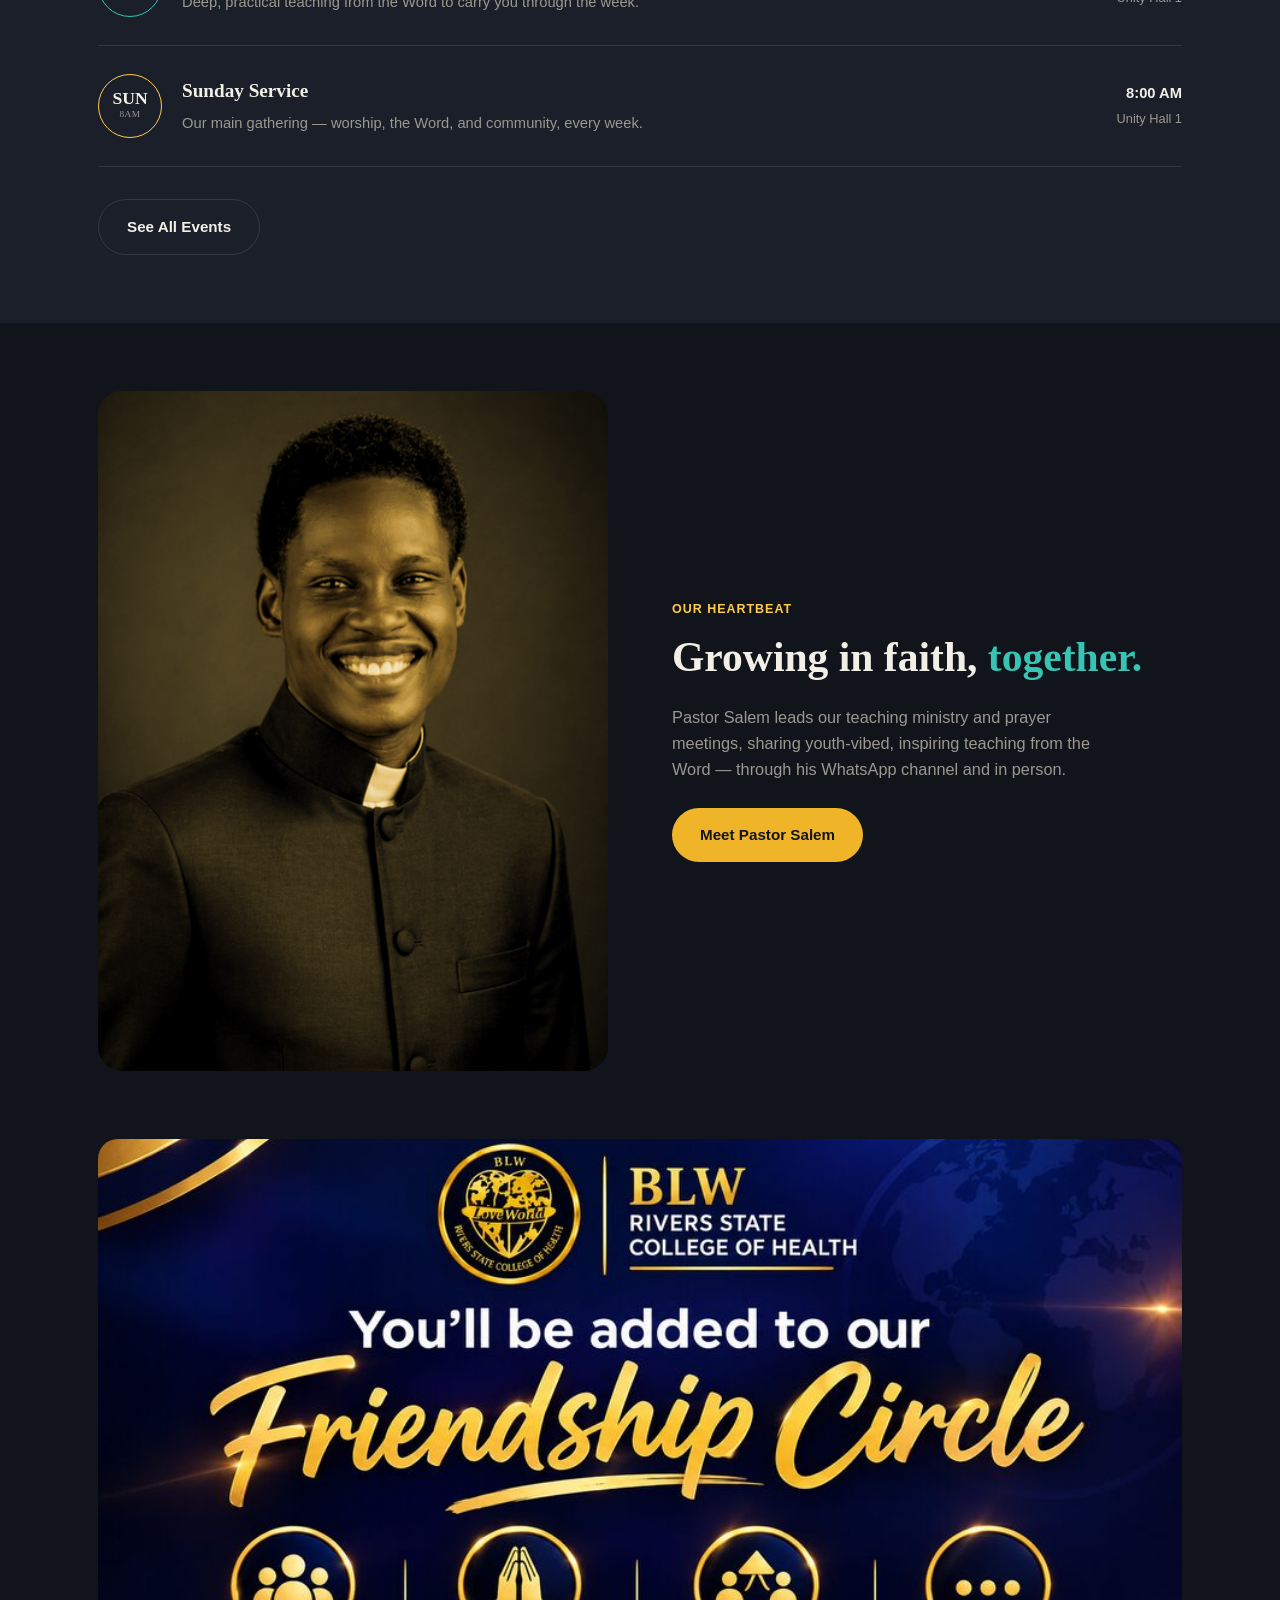
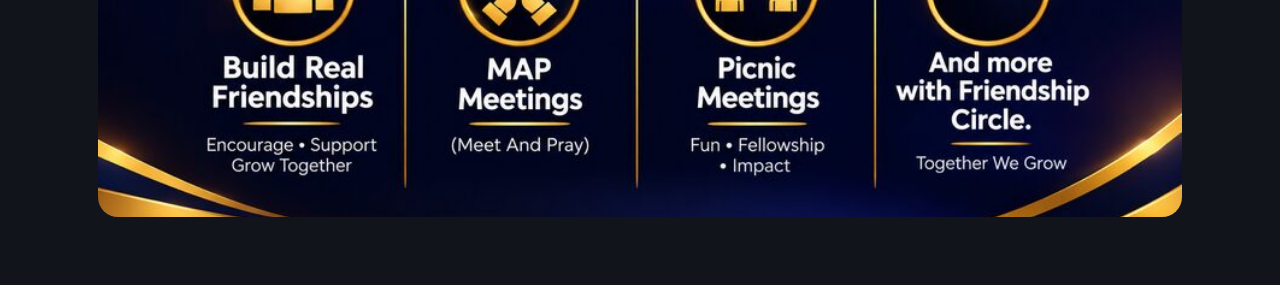
==== commit daeecd82: "Add Prayer of Salvation section and update hero Added a section for the Prayer of Salvation and upda" ====
--- a/index.html
+++ b/index.html
@@ -1,5 +1,5 @@
 <!DOCTYPE html>
-<html lang="en">
+<html lang="en"
 <head>
 <meta charset="UTF-8">
 <meta name="viewport" content="width=device-width, initial-scale=1.0">
@@ -123,6 +123,131 @@
       <div class="carousel-track" id="carouselTrack">
         <div class="carousel-slide"><img src="slide1.jpg" alt="Welcome First Timers Online"></div>
         <div class="carousel-slide"><img src="slide2.jpg" alt="We'll give you an Unforgettable Fellowship Experience"></div>
+<!DOCTYPE html>
+<html lang="en">
+<head>
+<meta charset="UTF-8">
+<meta name="viewport" content="width=device-width, initial-scale=1.0">
+<title>Home — BLW RIVCOH</title>
+<meta name="description" content="BLW RIVCOH — The Believers' LoveWorld Fellowship, RIVCOH Chapter">
+<link rel="stylesheet" href="style.css?v=2">
+</head>
+<body>
+<header class="site">
+  <div class="wrap">
+    <a href="index.html" class="logo">
+      <span class="seal" style="width:38px;height:38px;border-color:var(--gold-soft);"><img src="logo.png" alt="BLW RIVCOH emblem"></span>
+      <span class="logo-text">BLW RIVCOH</span>
+    </a>
+    <nav class="links">
+      <a href="index.html" class="active">Home</a>
+      <a href="about.html">About</a>
+      <a href="events.html">Events & Media</a>
+      <a href="giving.html">Giving</a>
+      <a href="connect.html">Connect</a>
+      <a href="first-timers.html">First Timers</a>
+    </nav>
+    <a href="https://chat.whatsapp.com/Gx4Jm9z4L697sbYzjGotoB?s=cl&p=a&ilr=4" target="_blank" rel="noopener" class="cta-pill">Join Us on WhatsApp</a>
+    <div class="hamburger" id="hamburgerBtn" onclick="toggleMobileMenu()">
+      <span></span><span></span><span></span>
+    </div>
+  </div>
+  <nav class="mobile-menu" id="mobileMenu">
+    <a href="index.html" class="active" onclick="closeMobileMenu()">Home</a>
+    <a href="about.html" onclick="closeMobileMenu()">About</a>
+    <a href="events.html" onclick="closeMobileMenu()">Events & Media</a>
+    <a href="giving.html" onclick="closeMobileMenu()">Giving</a>
+    <a href="connect.html" onclick="closeMobileMenu()">Connect</a>
+    <a href="first-timers.html" onclick="closeMobileMenu()">First Timers</a>
+  </nav>
+</header>
+
+<section class="hero" id="top">
+  <div class="wrap hero-grid">
+    <div>
+      <div class="eyebrow">
+        <svg class="sparkle" viewBox="0 0 24 24" fill="none" stroke="currentColor" stroke-width="1.5"><path d="M12 2v6M12 16v6M2 12h6M16 12h6M5 5l4 4M15 15l4 4M19 5l-4 4M9 15l-4 4"/></svg>
+        The Believers' LoveWorld Fellowship · RIVCOH Chapter
+      </div>
+      <h1>Faith.<br>Family.<br>Friendship.<br>Growth.</h1>
+      <p class="lede">Welcome to our fellowship family. A place where believers grow in God's Word, build meaningful relationships, and experience the transforming power of the Holy Spirit.</p>
+      <div class="hero-ctas">
+        <a href="https://chat.whatsapp.com/Gx4Jm9z4L697sbYzjGotoB?s=cl&p=a&ilr=4" target="_blank" rel="noopener" class="btn btn-primary">Join Us on WhatsApp</a>
+        <a href="events.html" class="btn btn-outline">Watch a Sermon</a>
+      </div>
+          </div>
+    <div style="position:relative;">
+      <a href="https://chat.whatsapp.com/Gx4Jm9z4L697sbYzjGotoB?s=cl&p=a&ilr=4" target="_blank" rel="noopener" class="promo-badge" style="top:-18px;right:-18px;">
+        <img src="fellowship-badge.png" alt="Unforgettable Fellowship - Join our WhatsApp Group">
+      </a>
+      <div class="hero-visual duo duo-teal">
+        <img src="crowd.jpg" alt="BLW RIVCOH fellowship gathering">
+        <div class="hero-badge">
+          <span class="seal" style="width:38px;height:38px;border-color:var(--gold-soft);"><img src="logo.png" alt=""></span>
+          <div class="txt">
+            <div class="t1">BLW RIVCOH</div>
+            <div class="t2">Believers' LoveWorld Campus Ministry</div>
+          </div>
+        </div>
+      </div>
+    </div>
+  </div>
+</section>
+
+<section>
+  <div class="wrap welcome-grid">
+    <div>
+      <div class="kicker" style="color:var(--teal);">Who we are</div>
+      <h2 class="section-title">More than a campus fellowship.</h2>
+    </div>
+    <div>
+      <p>BLW RIVCOH is the Believers' LoveWorld campus fellowship at Rivers State College of Health — a chapter of the wider LoveWorld family, built around powerful worship, impactful teaching, and a loving community.</p>
+      <p>Beyond Sunday and Wednesday services, we run friendship circles and prayer meetings that help members connect personally and stay accountable in their walk with God.</p>
+      <a href="about.html" class="btn btn-outline" style="margin-top:14px;">Learn Our Story</a>
+    </div>
+  </div>
+</section>
+
+<section class="gatherings">
+  <div class="wrap">
+    <div class="kicker" style="color:var(--coral);">Rhythm of the week</div>
+    <h2 class="section-title">Weekly gatherings</h2>
+    <div class="gather-list">
+      <div class="gather-row">
+        <span class="seal seal-date" style="border-color:var(--teal);"><span class="d">WED</span><span class="m">5PM</span></span>
+        <div class="gather-info"><h3>Midweek Service</h3><p>Deep, practical teaching from the Word to carry you through the week.</p></div>
+        <div class="gather-time">5:00 PM<span class="loc">Unity Hall 1</span></div>
+      </div>
+      <div class="gather-row">
+        <span class="seal seal-date" style="border-color:var(--gold-soft);"><span class="d">SUN</span><span class="m">8AM</span></span>
+        <div class="gather-info"><h3>Sunday Service</h3><p>Our main gathering — worship, the Word, and community, every week.</p></div>
+        <div class="gather-time">8:00 AM<span class="loc">Unity Hall 1</span></div>
+      </div>
+    </div>
+    <a href="events.html" class="btn btn-outline" style="margin-top:32px;">See All Events</a>
+  </div>
+</section>
+
+<section id="story">
+  <div class="wrap story">
+    <div class="story-img duo duo-gold">
+      <img src="pastor-salem.png" alt="Pastor Salem">
+    </div>
+    <div>
+      <div class="kicker" style="color:var(--gold-soft);">Our heartbeat</div>
+      <h2>Growing in faith, <span class="accent">together.</span></h2>
+      <p>Pastor Salem leads our teaching ministry and prayer meetings, sharing youth-vibed, inspiring teaching from the Word — through his WhatsApp channel and in person.</p>
+      <a href="about.html" class="btn btn-primary">Meet Pastor Salem</a>
+    </div>
+  </div>
+</section>
+
+<section style="padding-top:0;">
+  <div class="wrap">
+    <div class="carousel">
+      <div class="carousel-track" id="carouselTrack">
+        <div class="carousel-slide"><img src="slide1.jpg" alt="Welcome First Timers Online"></div>
+        <div class="carousel-slide"><img src="slide2.jpg" alt="We'll give you an Unforgettable Fellowship Experience"></div>
         <div class="carousel-slide"><img src="slide3.jpg" alt="You'll be added to our Friendship Circle"></div>
         <div class="carousel-slide"><img src="slide4.jpg" alt="Join a Service Unit or Department"></div>
         <div class="carousel-slide"><img src="slide5.jpg" alt="New people, real connections, a family"></div>
@@ -182,7 +307,7 @@
   </div>
 </section>
 
-<section>
+<section id="salvation">
   <div class="wrap">
     <div class="salvation">
       <h2>Say the Prayer of Salvation</h2>
@@ -234,4 +359,4 @@
 </footer>
 <script src="script.js?v=2"></script>
 </body>
-</html>+</html>
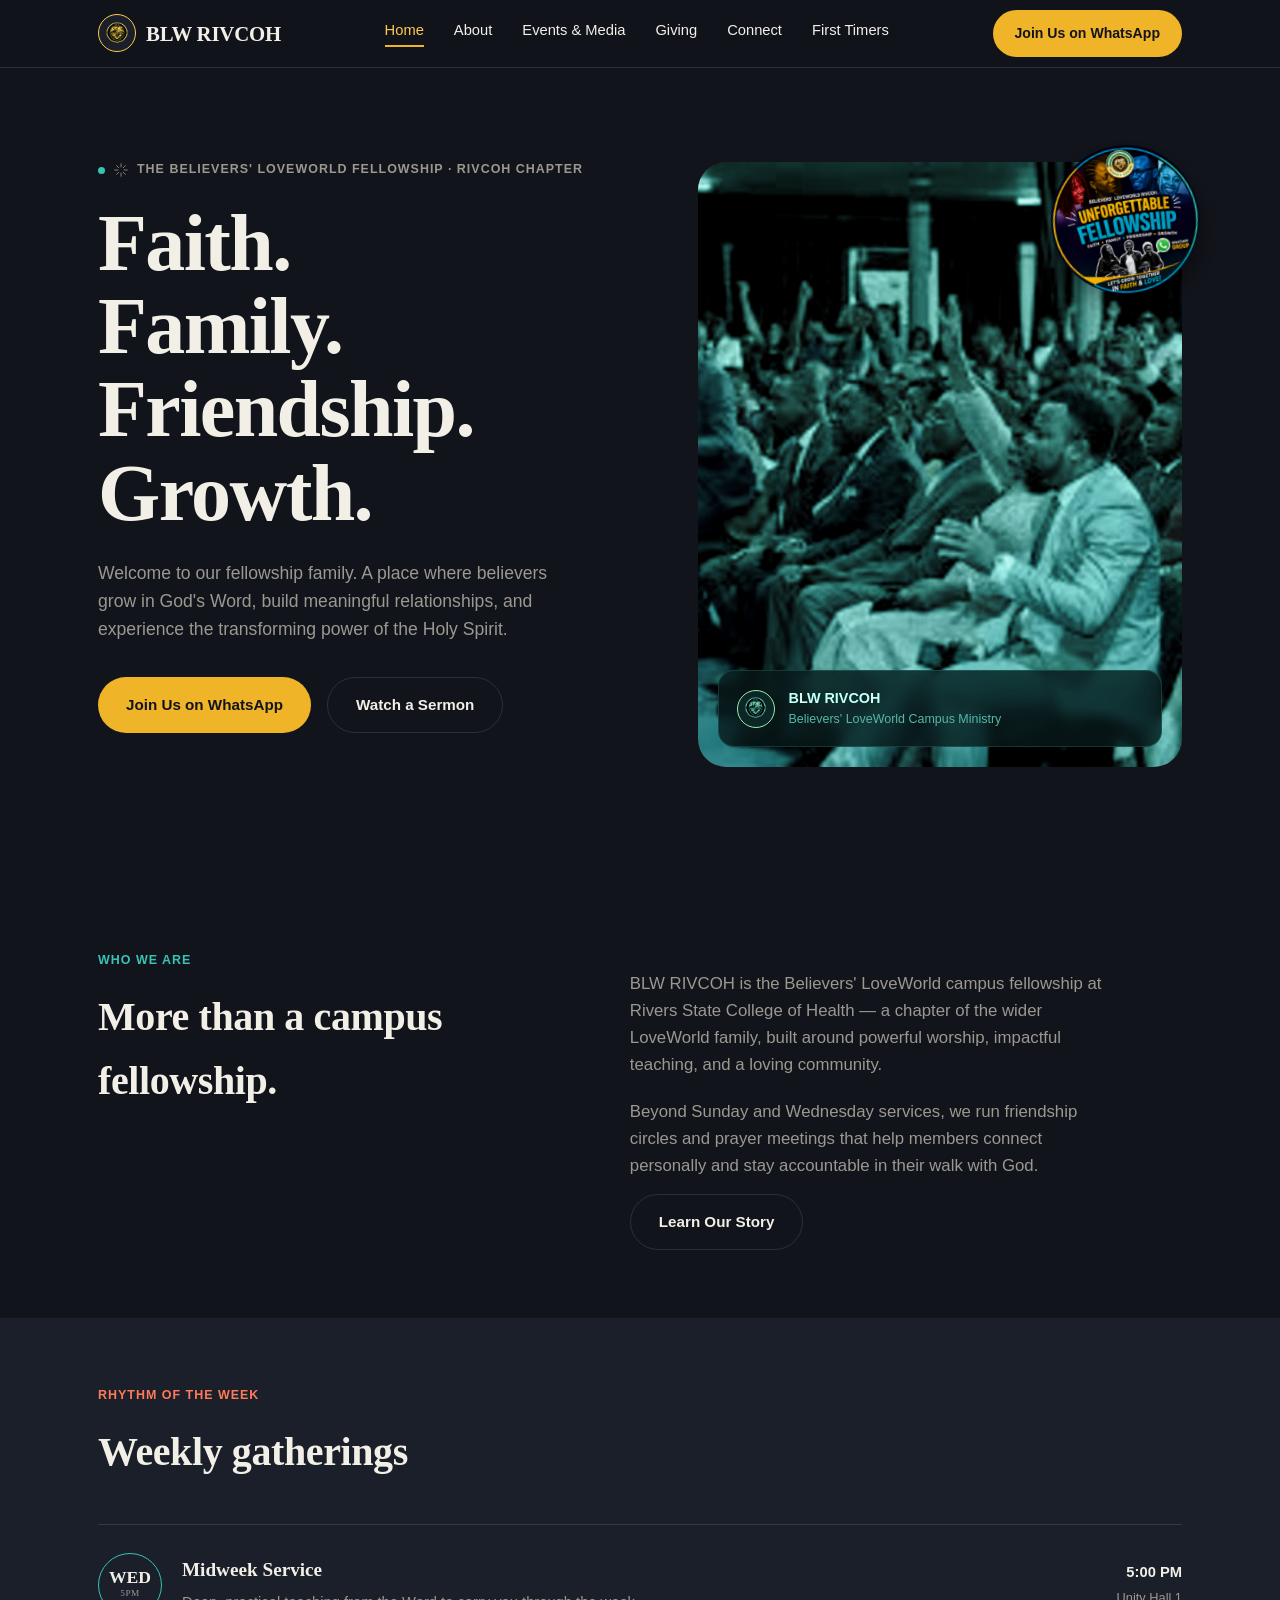
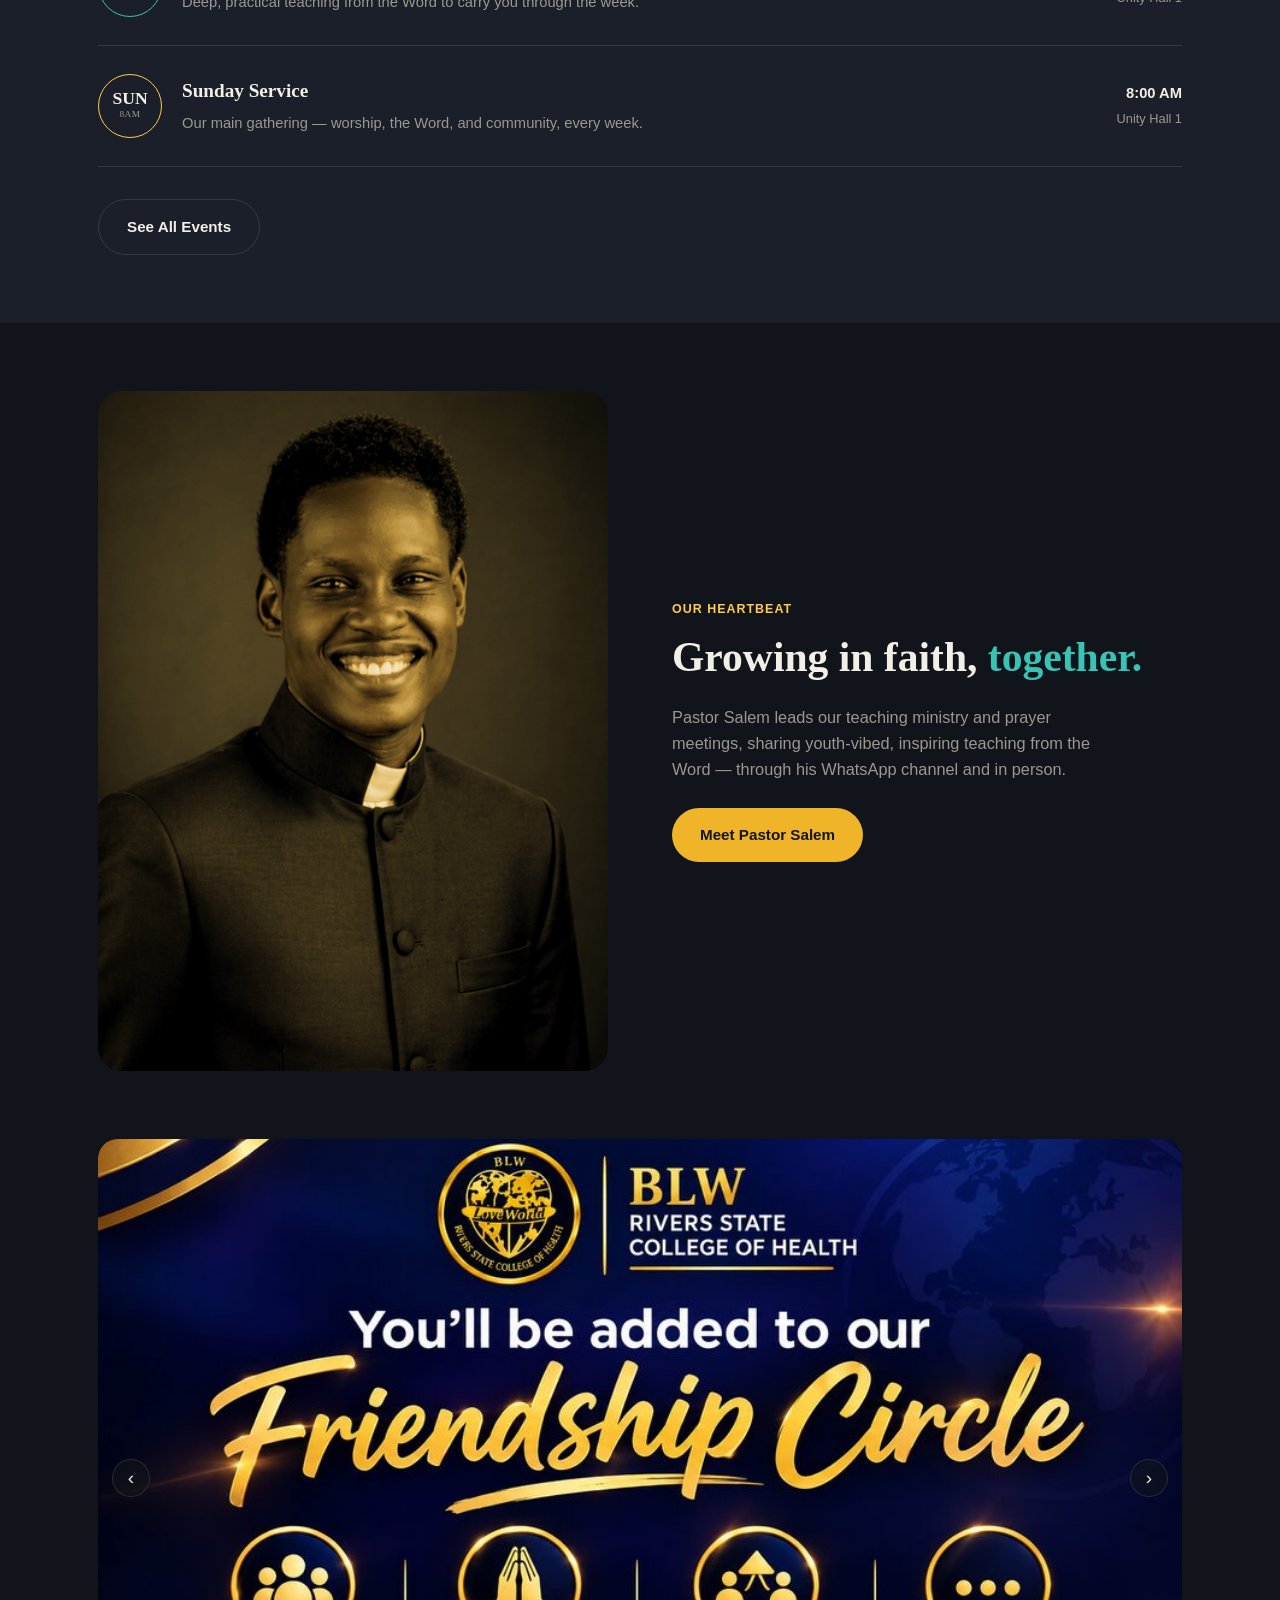
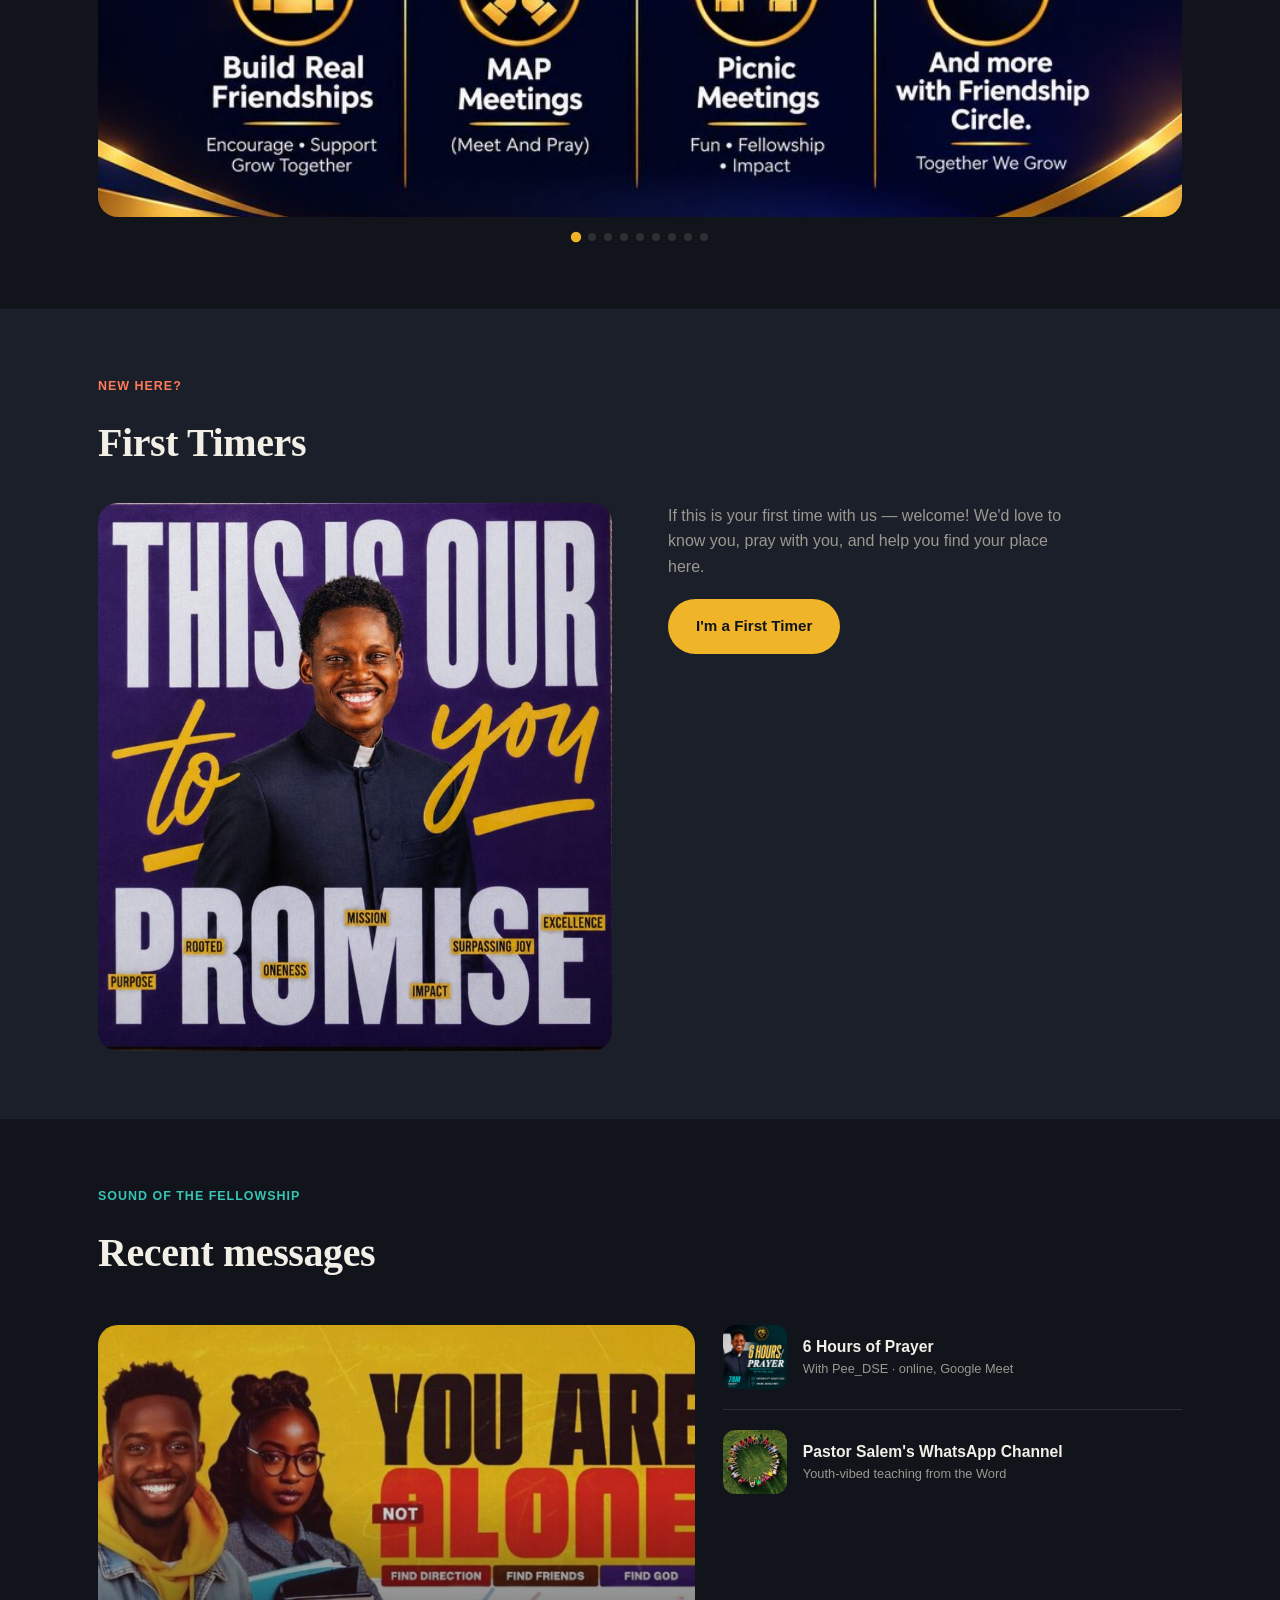
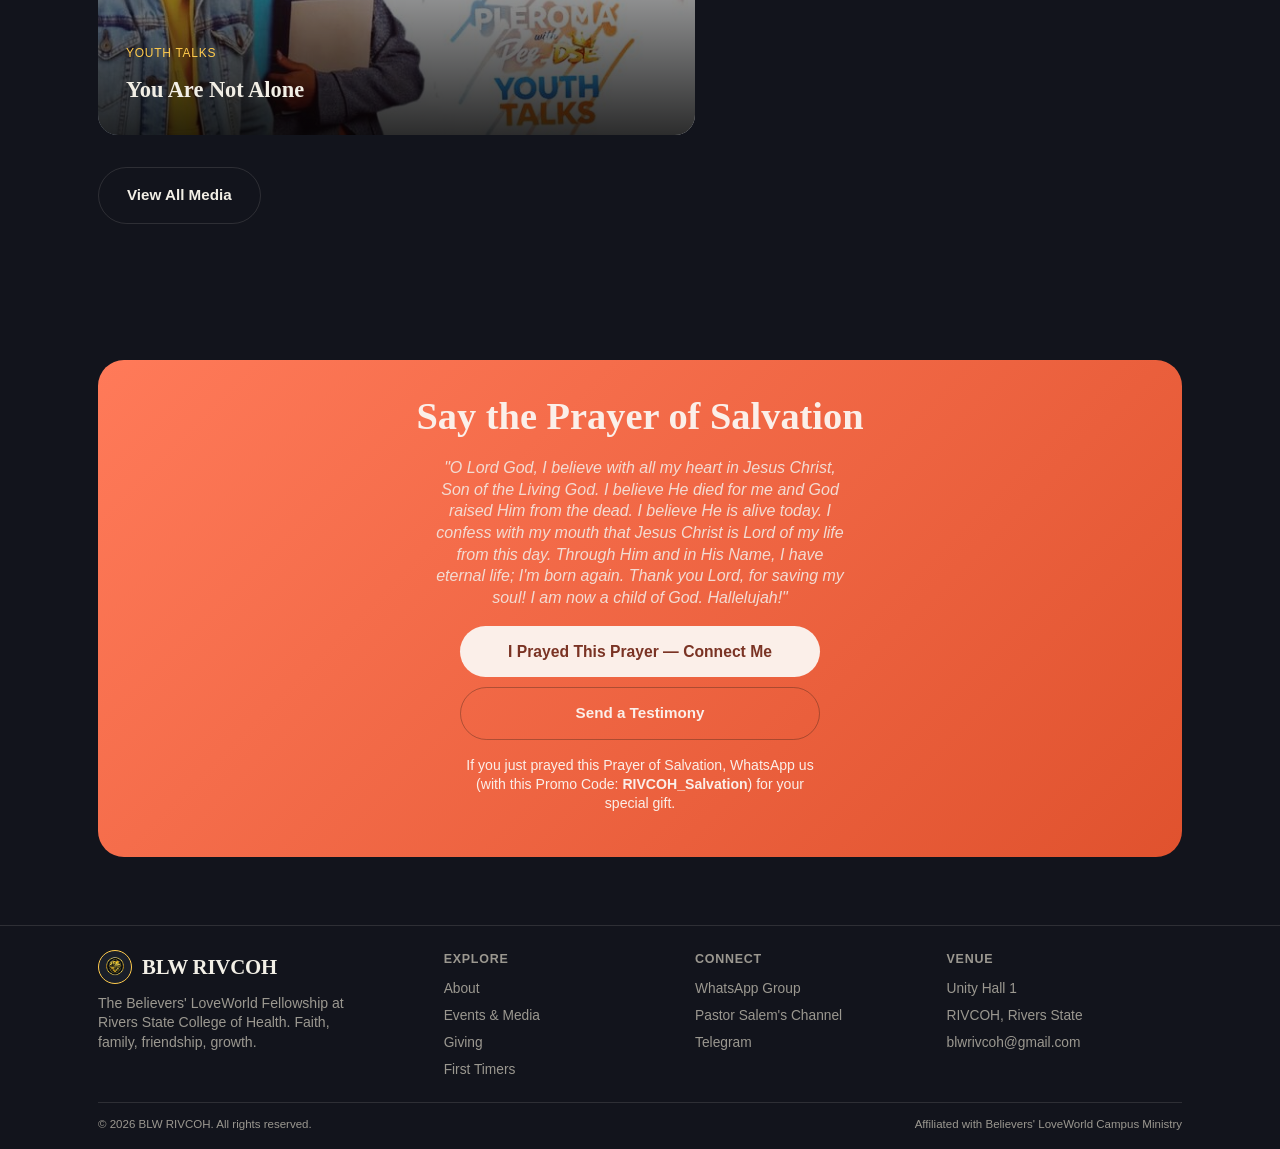
==== commit f2492818: "Add files via upload" ====
--- a/index.html
+++ b/index.html
@@ -1,5 +1,5 @@
 <!DOCTYPE html>
-<html lang="en"
+<html lang="en">
 <head>
 <meta charset="UTF-8">
 <meta name="viewport" content="width=device-width, initial-scale=1.0">
@@ -123,131 +123,6 @@
       <div class="carousel-track" id="carouselTrack">
         <div class="carousel-slide"><img src="slide1.jpg" alt="Welcome First Timers Online"></div>
         <div class="carousel-slide"><img src="slide2.jpg" alt="We'll give you an Unforgettable Fellowship Experience"></div>
-<!DOCTYPE html>
-<html lang="en">
-<head>
-<meta charset="UTF-8">
-<meta name="viewport" content="width=device-width, initial-scale=1.0">
-<title>Home — BLW RIVCOH</title>
-<meta name="description" content="BLW RIVCOH — The Believers' LoveWorld Fellowship, RIVCOH Chapter">
-<link rel="stylesheet" href="style.css?v=2">
-</head>
-<body>
-<header class="site">
-  <div class="wrap">
-    <a href="index.html" class="logo">
-      <span class="seal" style="width:38px;height:38px;border-color:var(--gold-soft);"><img src="logo.png" alt="BLW RIVCOH emblem"></span>
-      <span class="logo-text">BLW RIVCOH</span>
-    </a>
-    <nav class="links">
-      <a href="index.html" class="active">Home</a>
-      <a href="about.html">About</a>
-      <a href="events.html">Events & Media</a>
-      <a href="giving.html">Giving</a>
-      <a href="connect.html">Connect</a>
-      <a href="first-timers.html">First Timers</a>
-    </nav>
-    <a href="https://chat.whatsapp.com/Gx4Jm9z4L697sbYzjGotoB?s=cl&p=a&ilr=4" target="_blank" rel="noopener" class="cta-pill">Join Us on WhatsApp</a>
-    <div class="hamburger" id="hamburgerBtn" onclick="toggleMobileMenu()">
-      <span></span><span></span><span></span>
-    </div>
-  </div>
-  <nav class="mobile-menu" id="mobileMenu">
-    <a href="index.html" class="active" onclick="closeMobileMenu()">Home</a>
-    <a href="about.html" onclick="closeMobileMenu()">About</a>
-    <a href="events.html" onclick="closeMobileMenu()">Events & Media</a>
-    <a href="giving.html" onclick="closeMobileMenu()">Giving</a>
-    <a href="connect.html" onclick="closeMobileMenu()">Connect</a>
-    <a href="first-timers.html" onclick="closeMobileMenu()">First Timers</a>
-  </nav>
-</header>
-
-<section class="hero" id="top">
-  <div class="wrap hero-grid">
-    <div>
-      <div class="eyebrow">
-        <svg class="sparkle" viewBox="0 0 24 24" fill="none" stroke="currentColor" stroke-width="1.5"><path d="M12 2v6M12 16v6M2 12h6M16 12h6M5 5l4 4M15 15l4 4M19 5l-4 4M9 15l-4 4"/></svg>
-        The Believers' LoveWorld Fellowship · RIVCOH Chapter
-      </div>
-      <h1>Faith.<br>Family.<br>Friendship.<br>Growth.</h1>
-      <p class="lede">Welcome to our fellowship family. A place where believers grow in God's Word, build meaningful relationships, and experience the transforming power of the Holy Spirit.</p>
-      <div class="hero-ctas">
-        <a href="https://chat.whatsapp.com/Gx4Jm9z4L697sbYzjGotoB?s=cl&p=a&ilr=4" target="_blank" rel="noopener" class="btn btn-primary">Join Us on WhatsApp</a>
-        <a href="events.html" class="btn btn-outline">Watch a Sermon</a>
-      </div>
-          </div>
-    <div style="position:relative;">
-      <a href="https://chat.whatsapp.com/Gx4Jm9z4L697sbYzjGotoB?s=cl&p=a&ilr=4" target="_blank" rel="noopener" class="promo-badge" style="top:-18px;right:-18px;">
-        <img src="fellowship-badge.png" alt="Unforgettable Fellowship - Join our WhatsApp Group">
-      </a>
-      <div class="hero-visual duo duo-teal">
-        <img src="crowd.jpg" alt="BLW RIVCOH fellowship gathering">
-        <div class="hero-badge">
-          <span class="seal" style="width:38px;height:38px;border-color:var(--gold-soft);"><img src="logo.png" alt=""></span>
-          <div class="txt">
-            <div class="t1">BLW RIVCOH</div>
-            <div class="t2">Believers' LoveWorld Campus Ministry</div>
-          </div>
-        </div>
-      </div>
-    </div>
-  </div>
-</section>
-
-<section>
-  <div class="wrap welcome-grid">
-    <div>
-      <div class="kicker" style="color:var(--teal);">Who we are</div>
-      <h2 class="section-title">More than a campus fellowship.</h2>
-    </div>
-    <div>
-      <p>BLW RIVCOH is the Believers' LoveWorld campus fellowship at Rivers State College of Health — a chapter of the wider LoveWorld family, built around powerful worship, impactful teaching, and a loving community.</p>
-      <p>Beyond Sunday and Wednesday services, we run friendship circles and prayer meetings that help members connect personally and stay accountable in their walk with God.</p>
-      <a href="about.html" class="btn btn-outline" style="margin-top:14px;">Learn Our Story</a>
-    </div>
-  </div>
-</section>
-
-<section class="gatherings">
-  <div class="wrap">
-    <div class="kicker" style="color:var(--coral);">Rhythm of the week</div>
-    <h2 class="section-title">Weekly gatherings</h2>
-    <div class="gather-list">
-      <div class="gather-row">
-        <span class="seal seal-date" style="border-color:var(--teal);"><span class="d">WED</span><span class="m">5PM</span></span>
-        <div class="gather-info"><h3>Midweek Service</h3><p>Deep, practical teaching from the Word to carry you through the week.</p></div>
-        <div class="gather-time">5:00 PM<span class="loc">Unity Hall 1</span></div>
-      </div>
-      <div class="gather-row">
-        <span class="seal seal-date" style="border-color:var(--gold-soft);"><span class="d">SUN</span><span class="m">8AM</span></span>
-        <div class="gather-info"><h3>Sunday Service</h3><p>Our main gathering — worship, the Word, and community, every week.</p></div>
-        <div class="gather-time">8:00 AM<span class="loc">Unity Hall 1</span></div>
-      </div>
-    </div>
-    <a href="events.html" class="btn btn-outline" style="margin-top:32px;">See All Events</a>
-  </div>
-</section>
-
-<section id="story">
-  <div class="wrap story">
-    <div class="story-img duo duo-gold">
-      <img src="pastor-salem.png" alt="Pastor Salem">
-    </div>
-    <div>
-      <div class="kicker" style="color:var(--gold-soft);">Our heartbeat</div>
-      <h2>Growing in faith, <span class="accent">together.</span></h2>
-      <p>Pastor Salem leads our teaching ministry and prayer meetings, sharing youth-vibed, inspiring teaching from the Word — through his WhatsApp channel and in person.</p>
-      <a href="about.html" class="btn btn-primary">Meet Pastor Salem</a>
-    </div>
-  </div>
-</section>
-
-<section style="padding-top:0;">
-  <div class="wrap">
-    <div class="carousel">
-      <div class="carousel-track" id="carouselTrack">
-        <div class="carousel-slide"><img src="slide1.jpg" alt="Welcome First Timers Online"></div>
-        <div class="carousel-slide"><img src="slide2.jpg" alt="We'll give you an Unforgettable Fellowship Experience"></div>
         <div class="carousel-slide"><img src="slide3.jpg" alt="You'll be added to our Friendship Circle"></div>
         <div class="carousel-slide"><img src="slide4.jpg" alt="Join a Service Unit or Department"></div>
         <div class="carousel-slide"><img src="slide5.jpg" alt="New people, real connections, a family"></div>
@@ -359,4 +234,4 @@
 </footer>
 <script src="script.js?v=2"></script>
 </body>
-</html>
+</html>
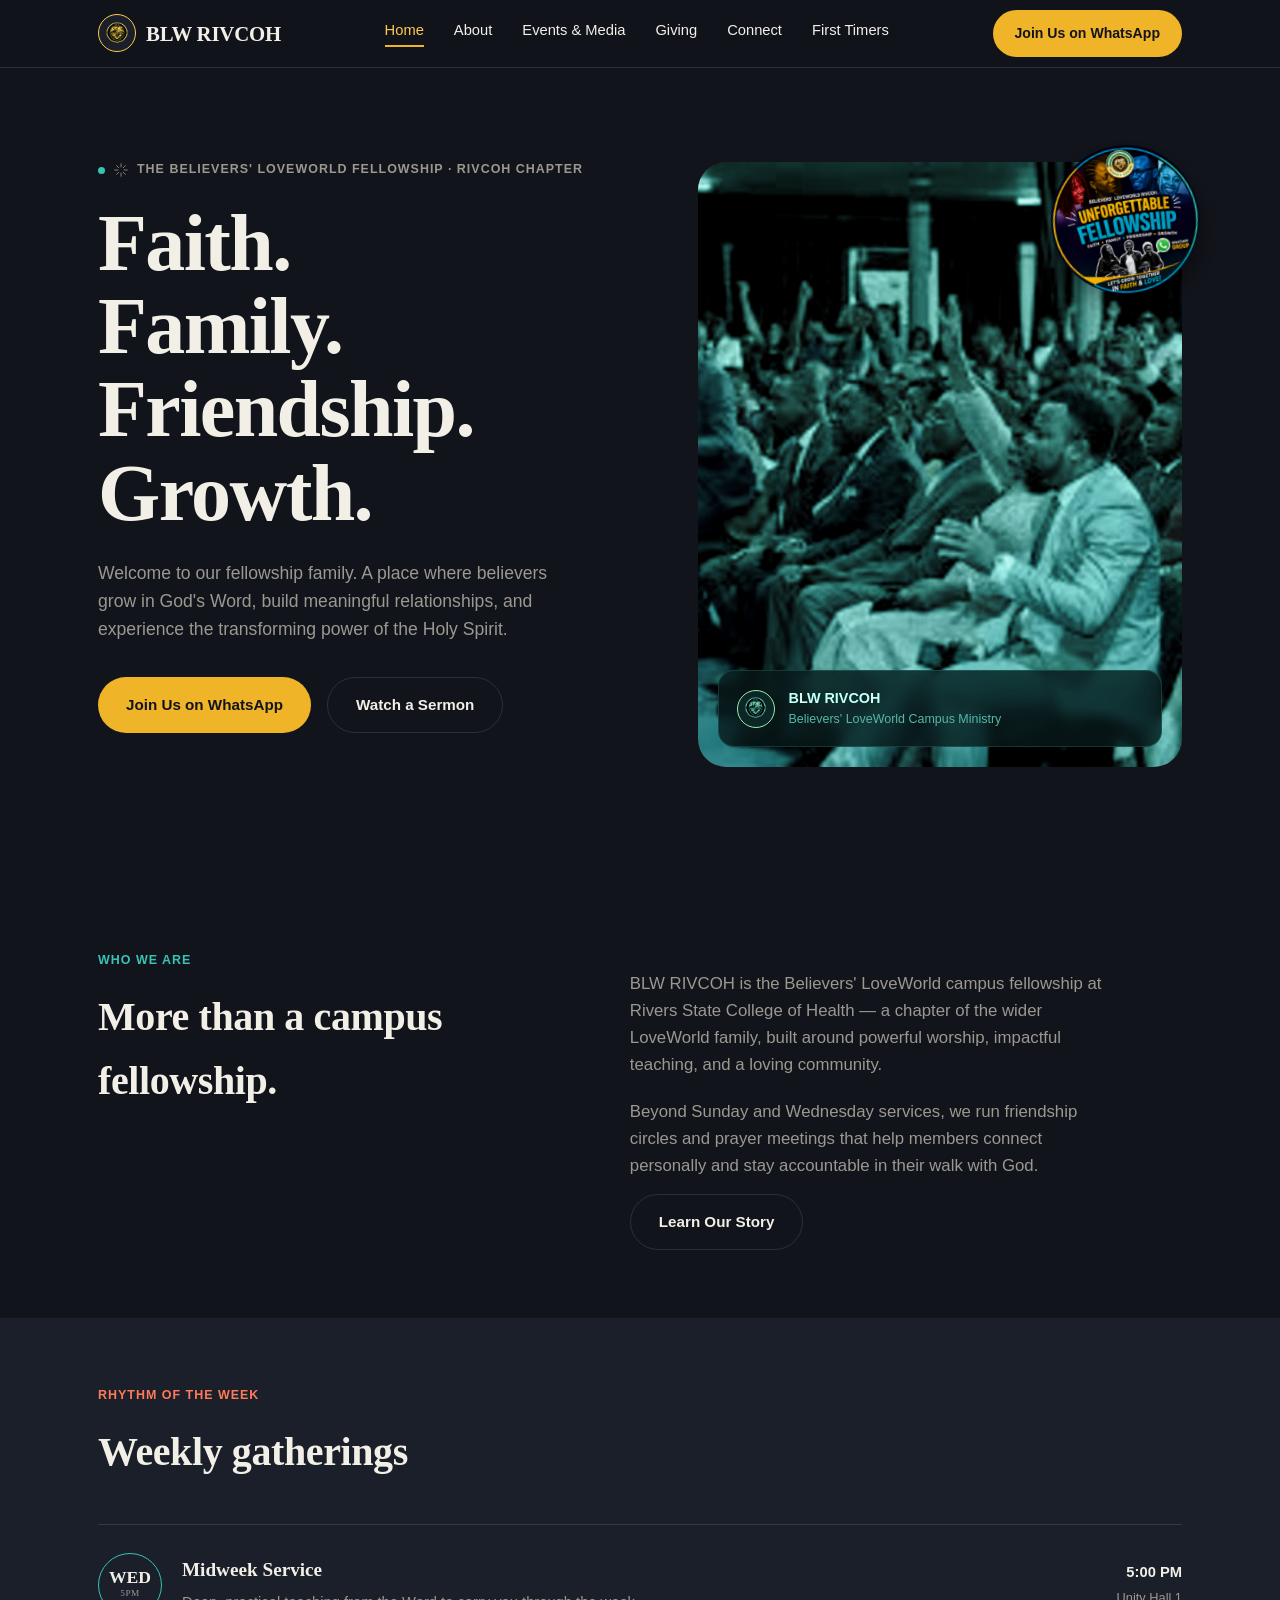
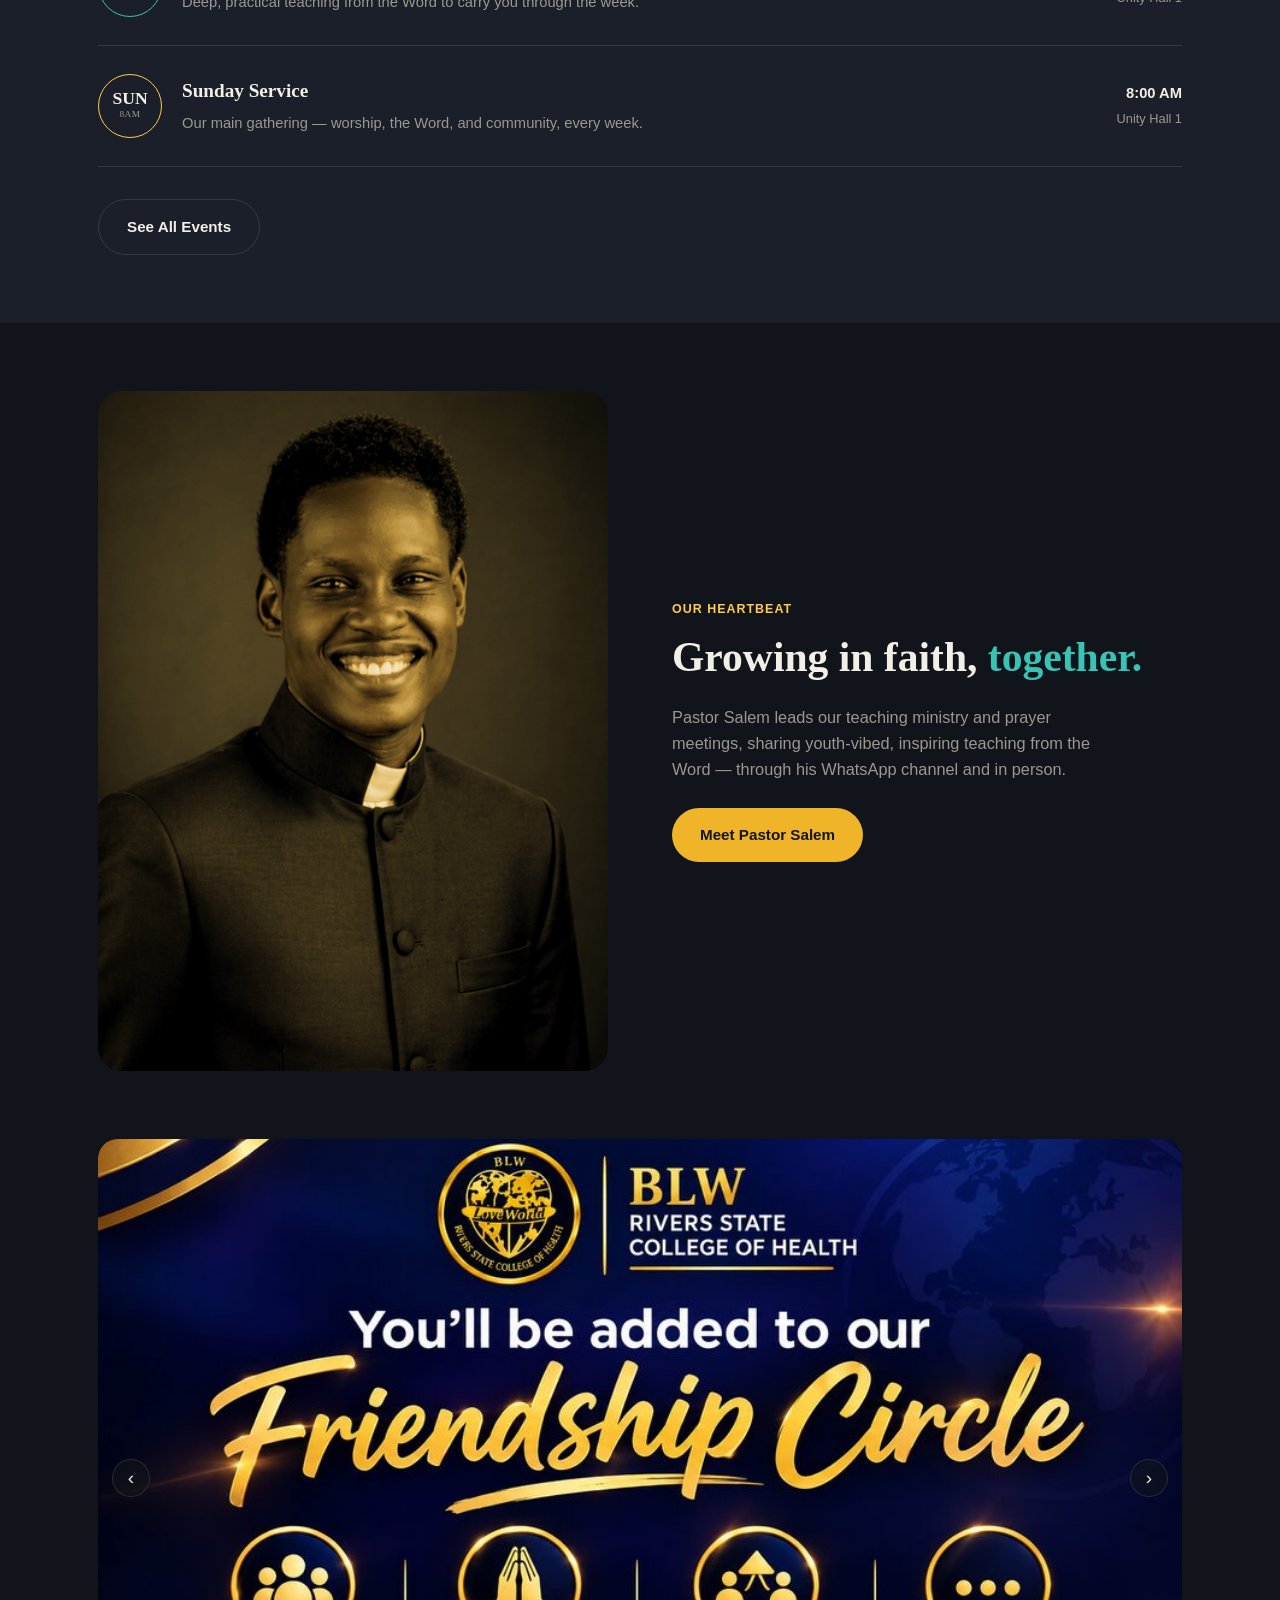
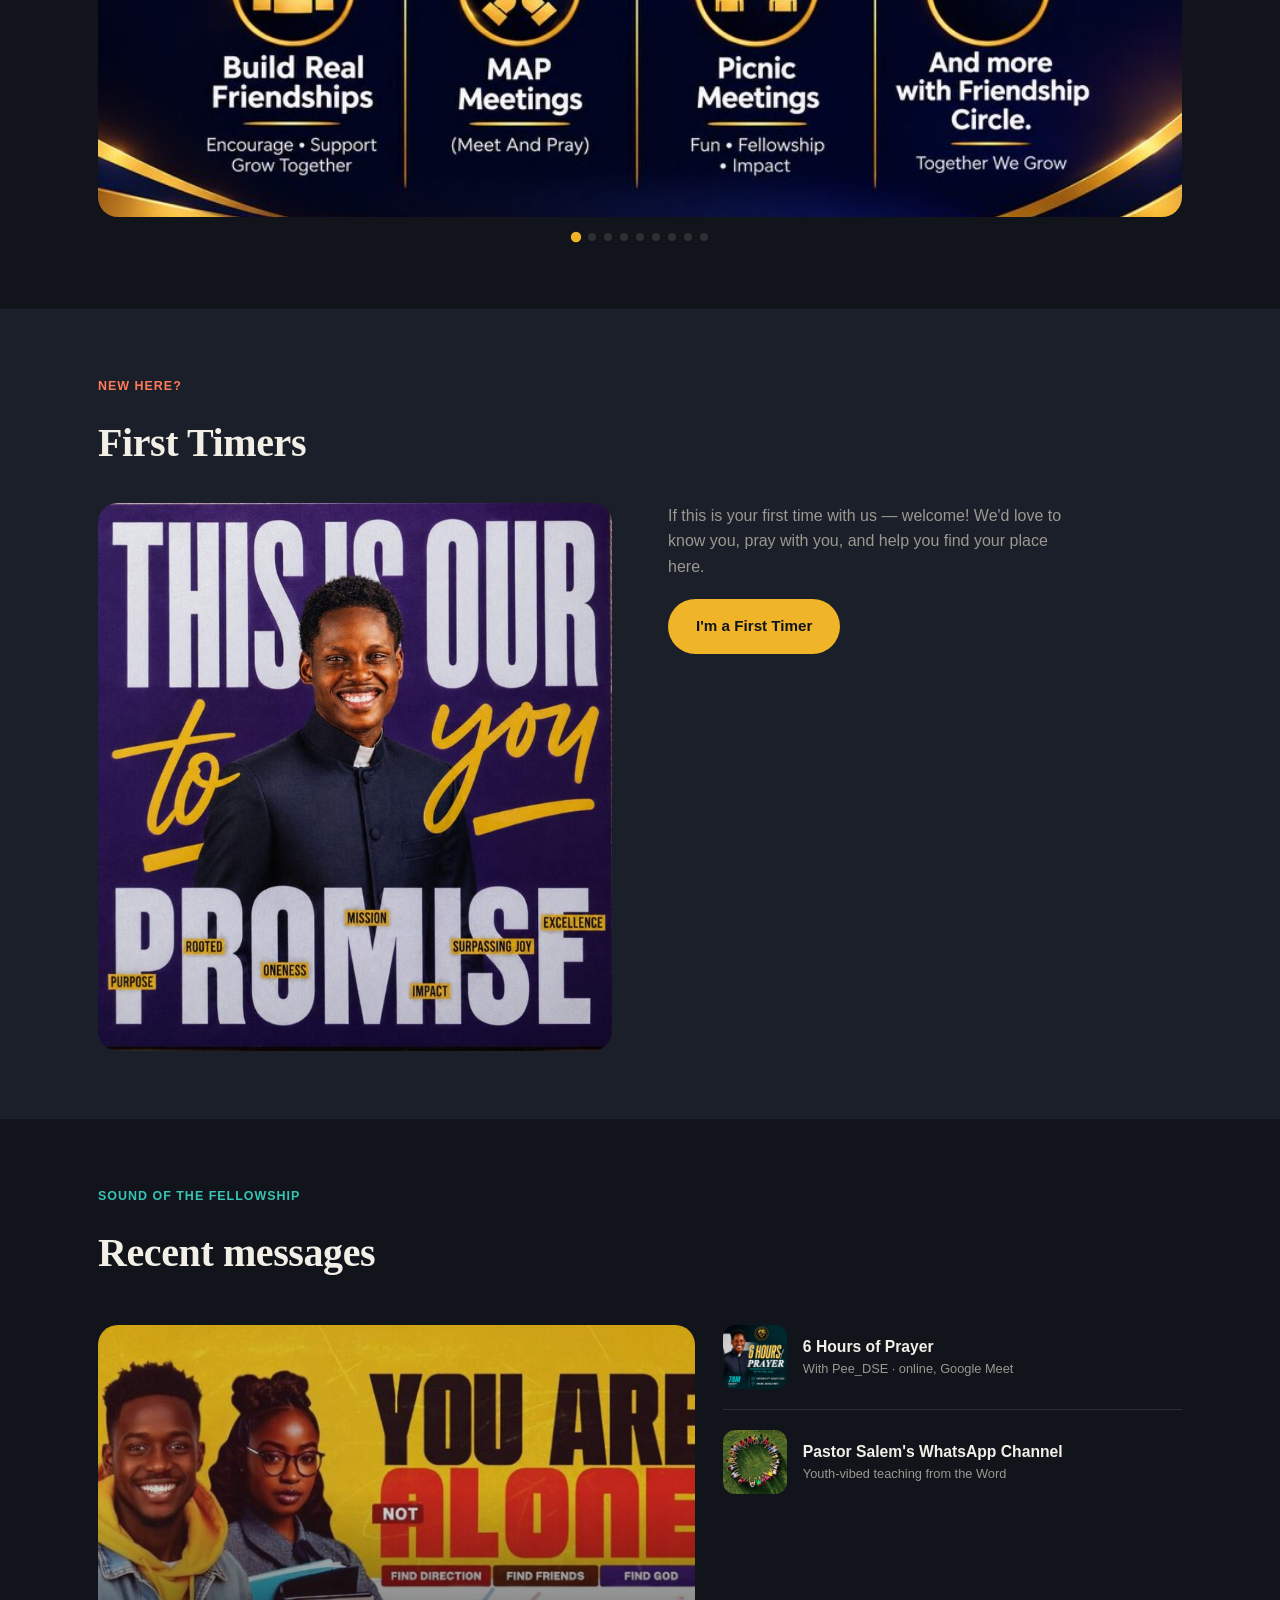
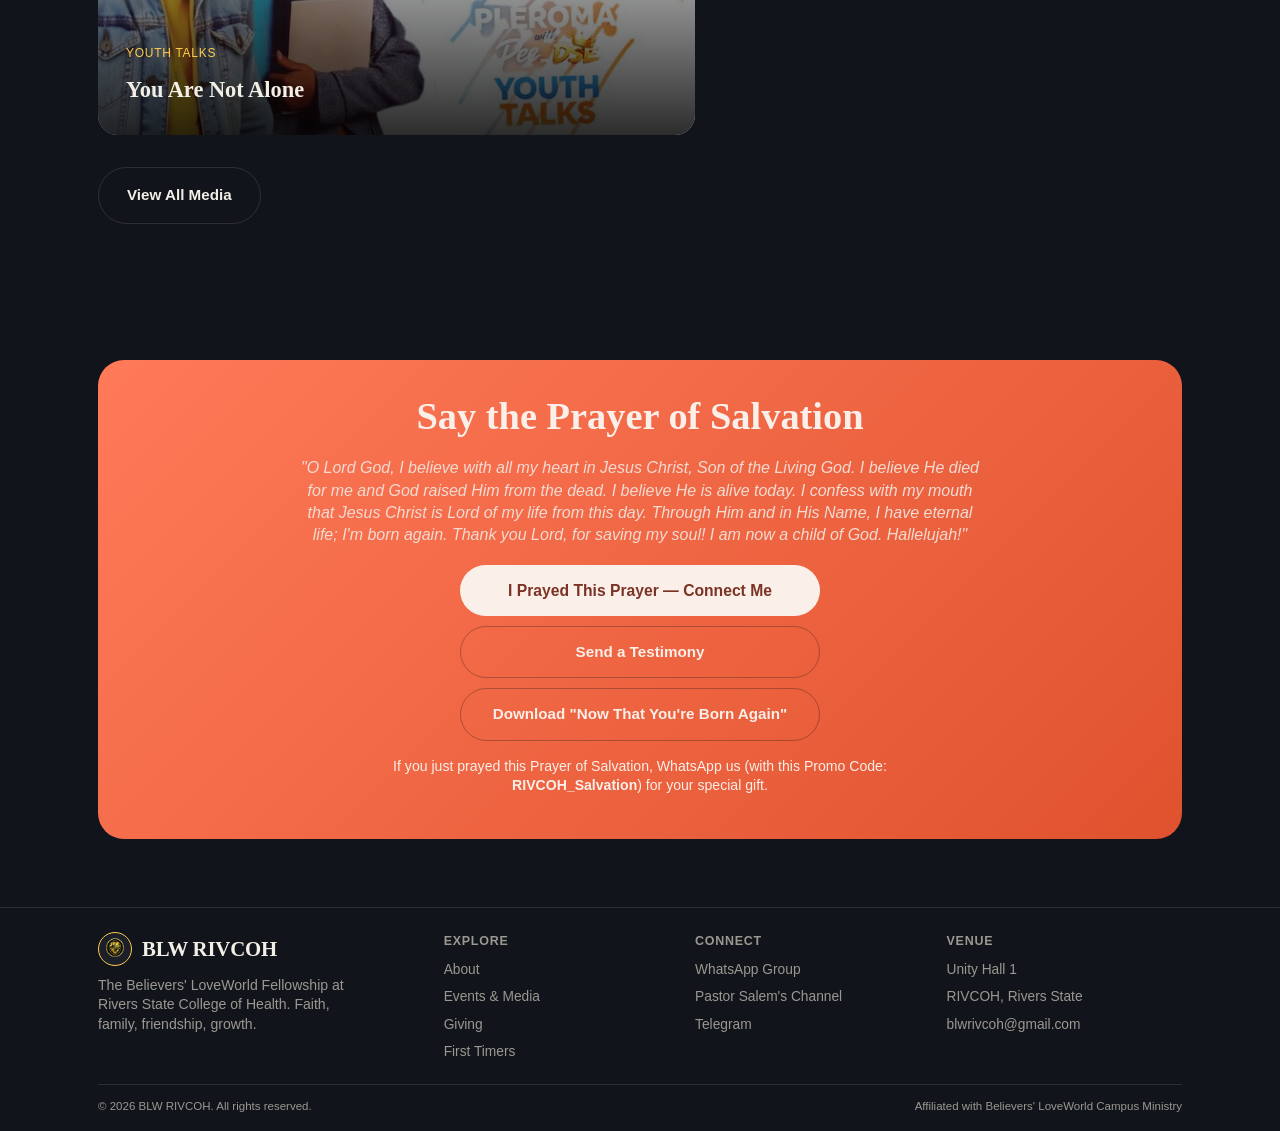
==== commit abe755af: "Add files via upload" ====
--- a/index.html
+++ b/index.html
@@ -182,14 +182,15 @@
   </div>
 </section>
 
-<section id="salvation">
-  <div class="wrap">
-    <div class="salvation">
+<section>
+  <div class="wrap">
+    <div class="salvation" id="salvation">
       <h2>Say the Prayer of Salvation</h2>
       <p style="font-style:italic;">"O Lord God, I believe with all my heart in Jesus Christ, Son of the Living God. I believe He died for me and God raised Him from the dead. I believe He is alive today. I confess with my mouth that Jesus Christ is Lord of my life from this day. Through Him and in His Name, I have eternal life; I'm born again. Thank you Lord, for saving my soul! I am now a child of God. Hallelujah!"</p>
       <div class="salvation-btns">
         <a href="https://wa.me/2348143243065" target="_blank" rel="noopener" class="btn btn-primary">I Prayed This Prayer — Connect Me</a>
         <a href="connect.html" class="btn btn-outline" style="border-color:rgba(21,20,15,0.3);">Send a Testimony</a>
+        <a href="now-born-again.pdf" download class="btn btn-outline" style="border-color:rgba(21,20,15,0.3);">Download "Now That You're Born Again"</a>
       </div>
       <p style="margin-top:16px;font-size:0.88rem;color:#FBEFE9;line-height:1.35;">If you just prayed this Prayer of Salvation, WhatsApp us (with this Promo Code: <strong>RIVCOH_Salvation</strong>) for your special gift.</p>
     </div>
--- a/style.css
+++ b/style.css
@@ -14,7 +14,7 @@
 }
 *{box-sizing:border-box;margin:0;padding:0;}
 html{scroll-behavior:smooth;}
-#salvation{scroll-margin-top:90px;}
+#salvation{scroll-margin-top:80px;}
 html,body{overflow-x:hidden;max-width:100%;}
 body{
   font-family:'Manrope',sans-serif;
@@ -190,7 +190,7 @@
 .salvation{background:linear-gradient(135deg,var(--coral),#E0522E);border-radius:26px;text-align:center;padding:26px 28px;}
 .salvation h2{font-size:1.9rem;margin-bottom:10px;color:#FBEFE9;}
 @media(min-width:760px){.salvation h2{font-size:2.4rem;}}
-.salvation p{max-width:46ch;margin:0 auto 18px;color:#F3DBD2;line-height:1.35;}
+.salvation p{max-width:78ch;margin:0 auto 18px;color:#F3DBD2;line-height:1.4;}
 .salvation-btns{display:flex;flex-direction:column;gap:10px;align-items:stretch;max-width:360px;margin:0 auto;}
 .salvation .btn-primary{background:#FBEFE9;color:#7A3324;padding:13px 28px;font-size:0.98rem;justify-content:center;}
 .salvation .btn-outline{border-color:rgba(251,239,233,0.4);color:#FBEFE9;padding:13px 28px;justify-content:center;}
